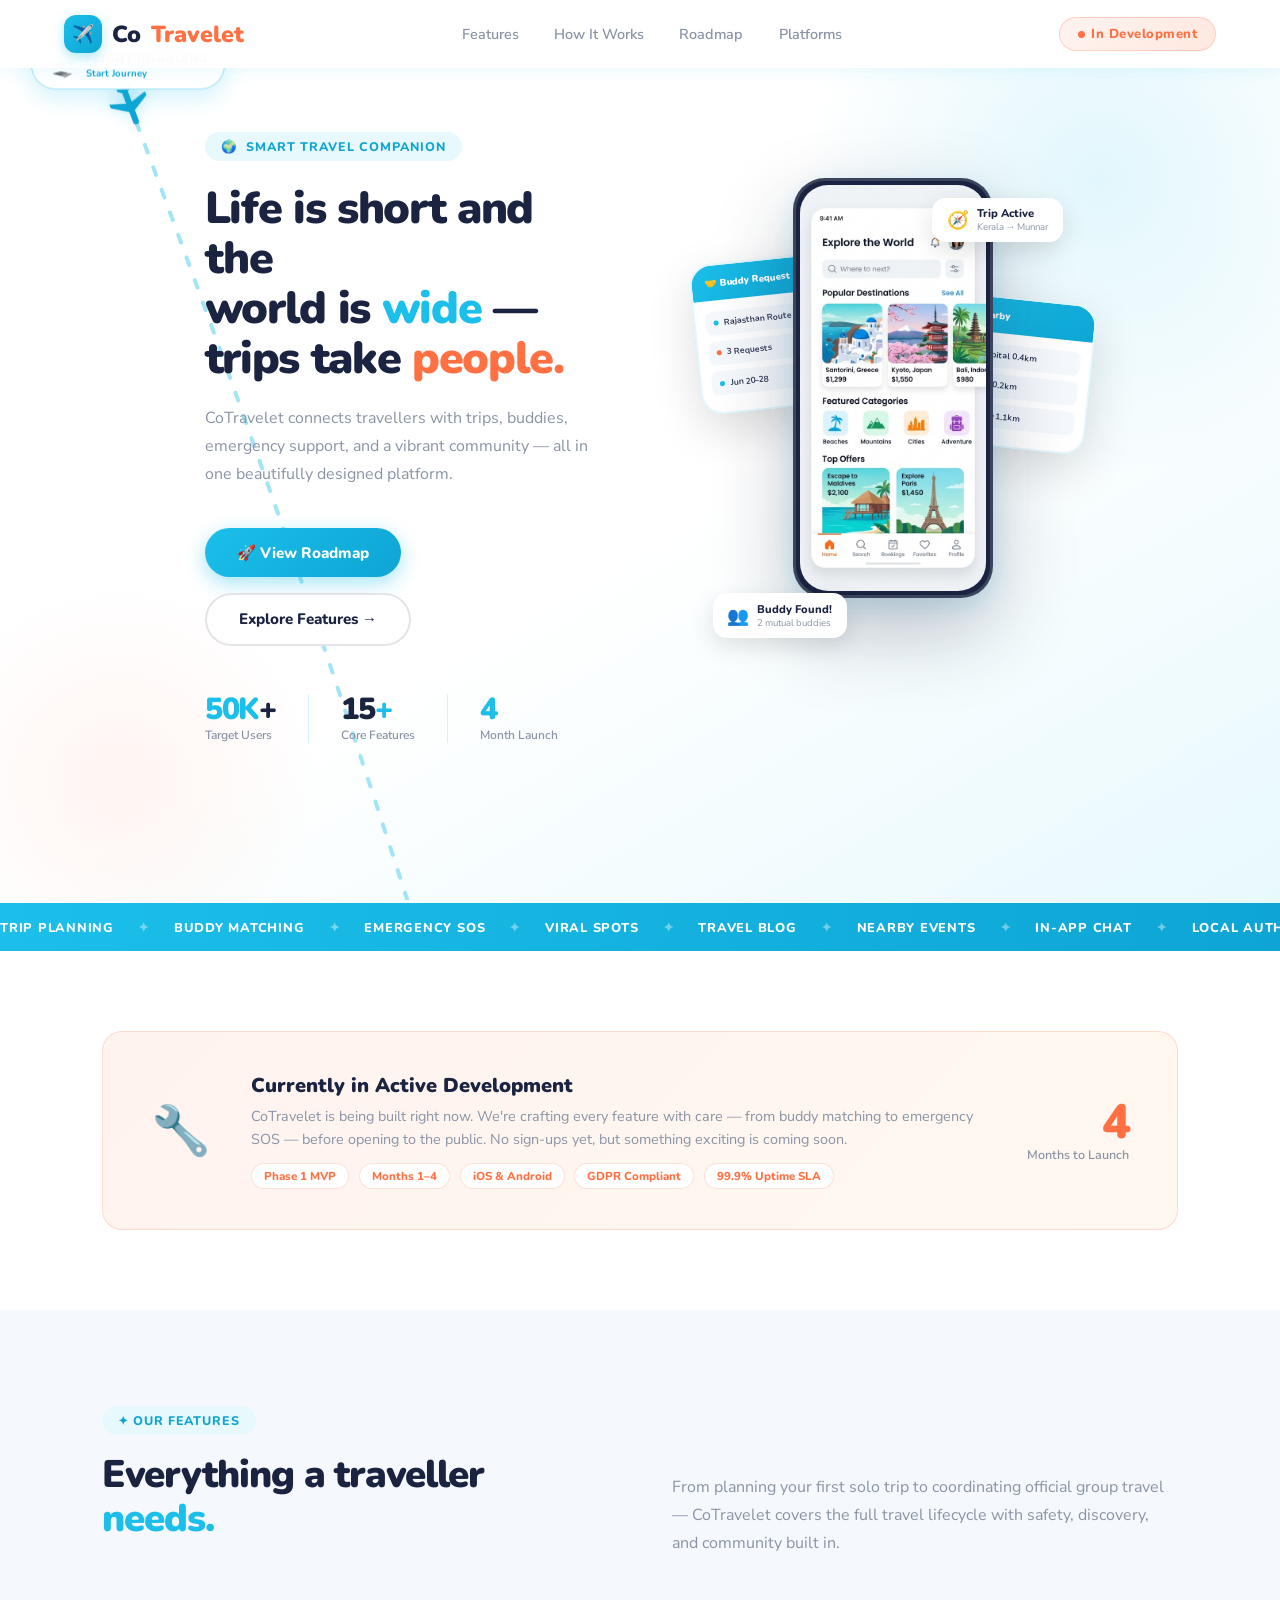
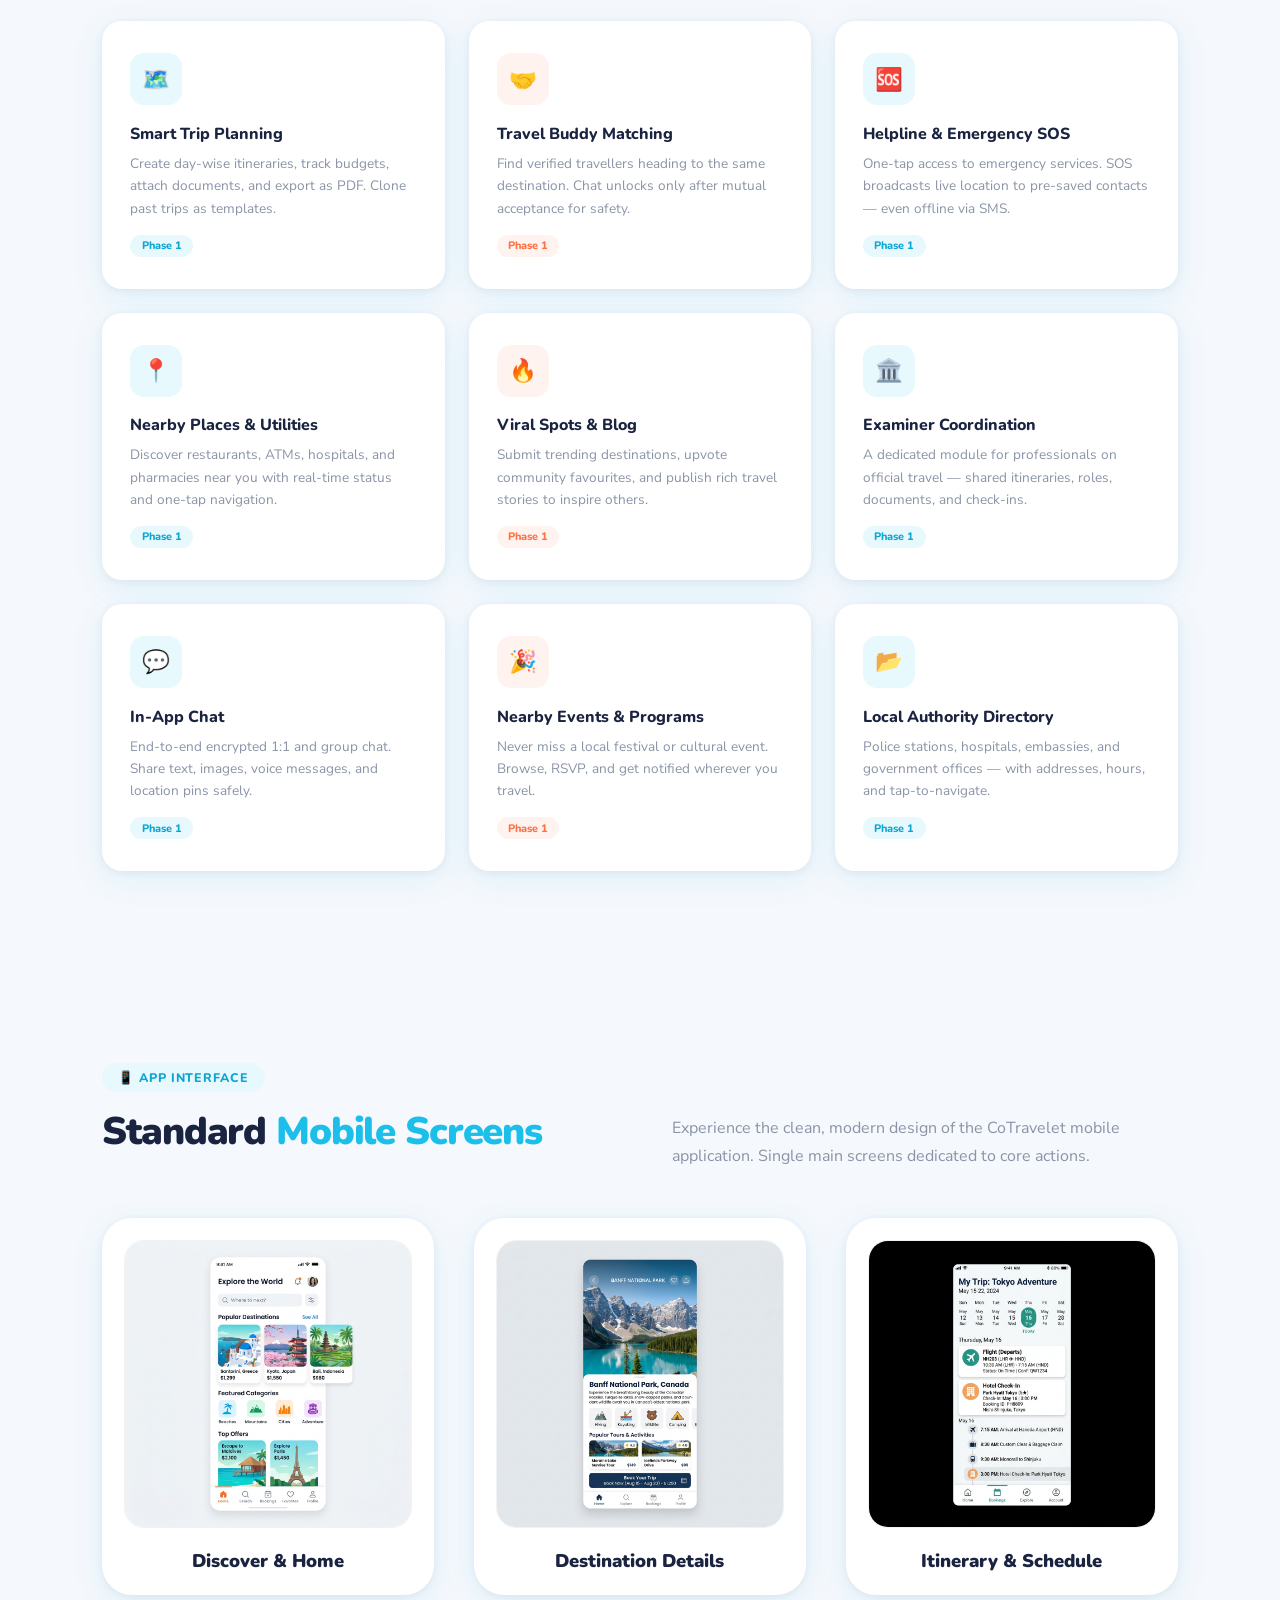
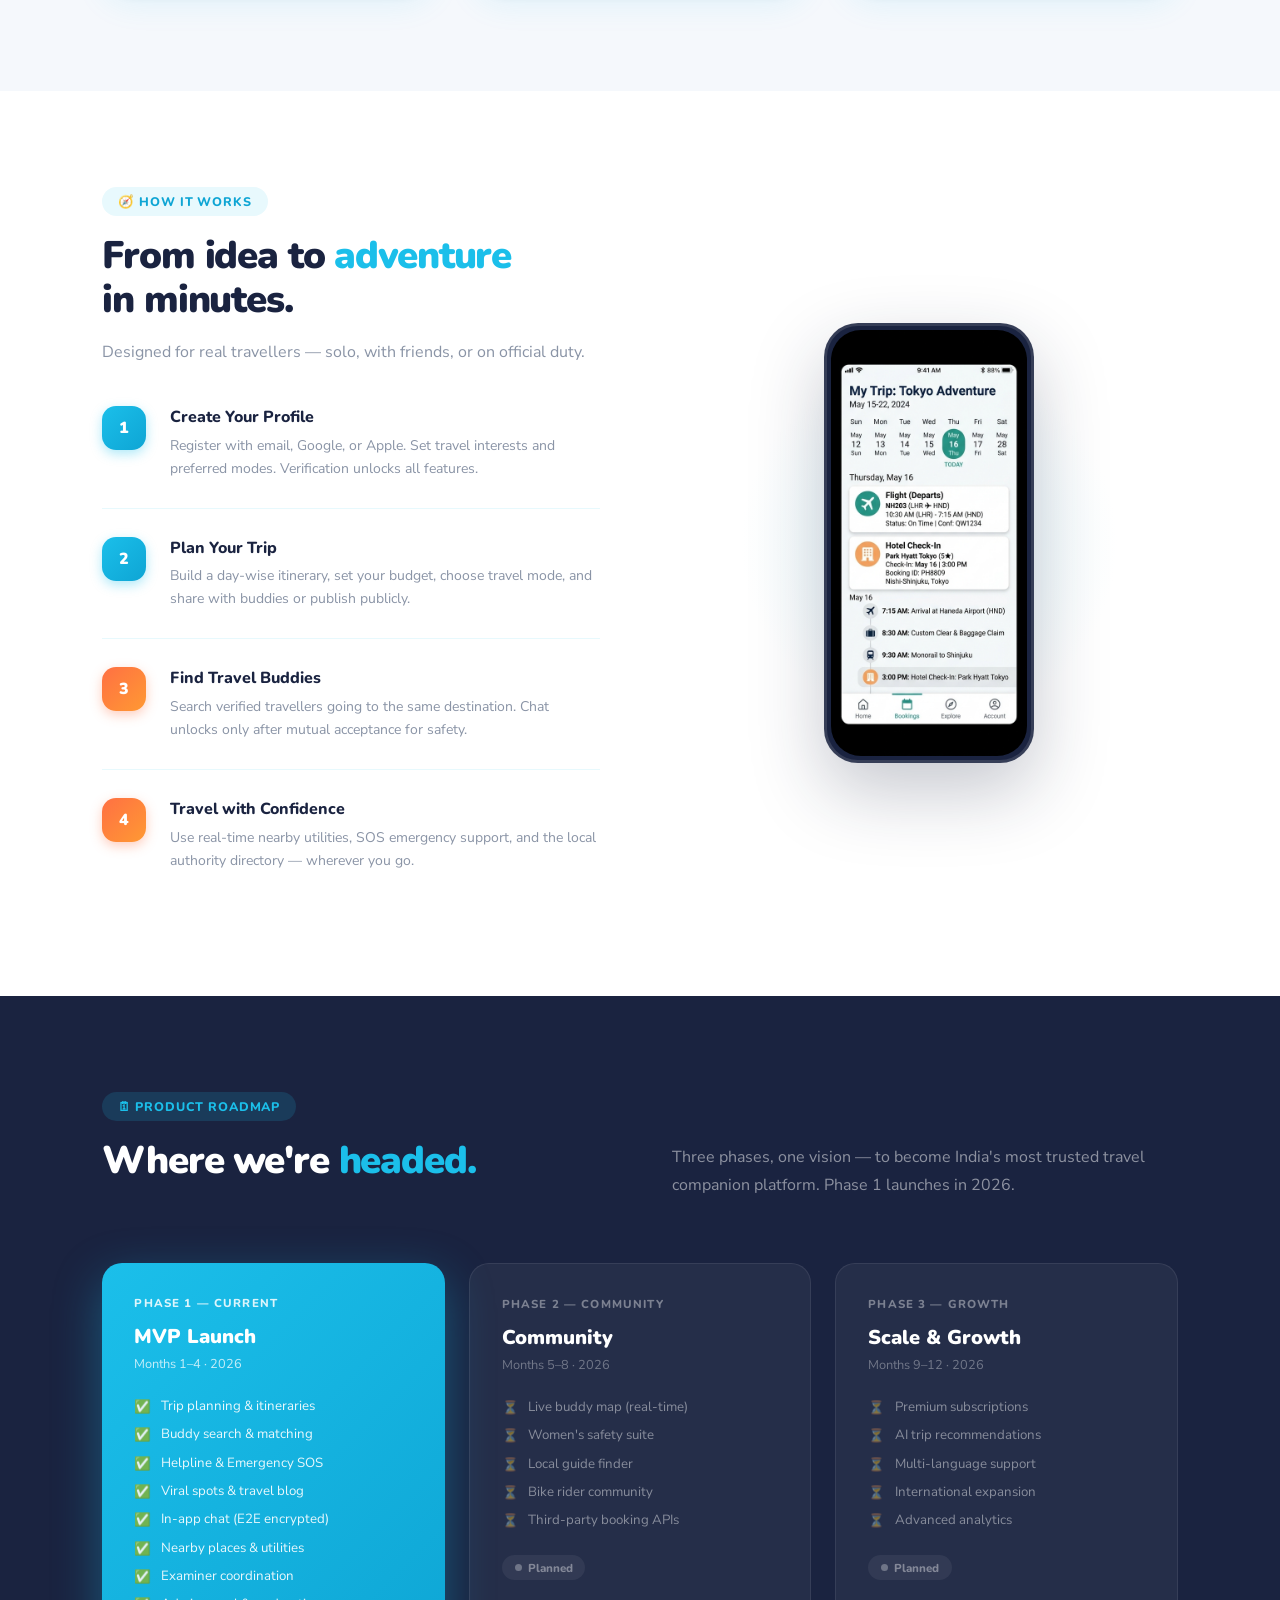
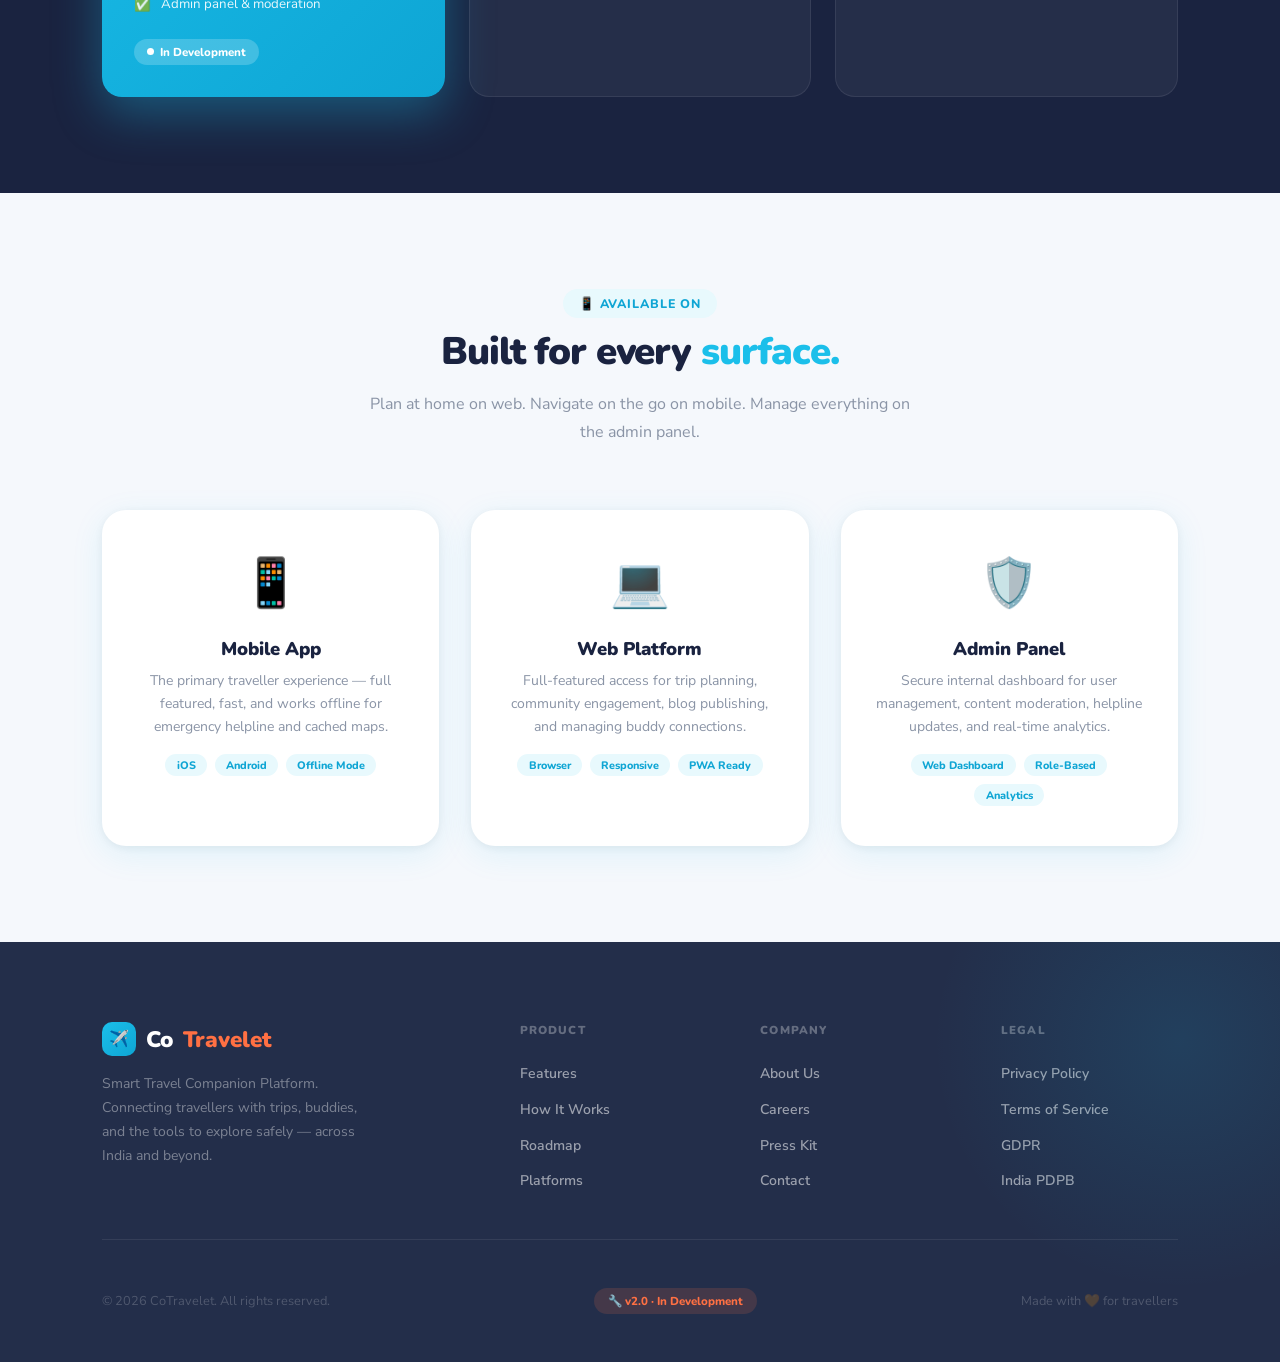
==== index.html @ 722bc33d "Enhance flight scroll animation with zigzag path, SVG plane, and destination markers" ====
<!DOCTYPE html>
<html lang="en">
<head>
<meta charset="UTF-8" />
<meta name="viewport" content="width=device-width, initial-scale=1.0" />
<title>CoTravelet — Smart Travel Companion</title>
<link href="https://fonts.googleapis.com/css2?family=Nunito:wght@400;600;700;800;900&family=Nunito+Sans:wght@300;400;600&display=swap" rel="stylesheet" />
<style>
:root {
  --sky: #1BBFEA;
  --sky-dark: #0EA5D4;
  --sky-light: #E8F9FD;
  --orange: #FF7043;
  --orange-light: #FFF3EF;
  --navy: #1A2340;
  --navy2: #232E4A;
  --white: #ffffff;
  --gray-bg: #F5F8FC;
  --gray-text: #8A94A6;
  --text: #1A2340;
  --card-shadow: 0 8px 32px rgba(27,191,234,0.10), 0 2px 8px rgba(0,0,0,0.06);
}
*, *::before, *::after { box-sizing: border-box; margin: 0; padding: 0; }
html { scroll-behavior: smooth; }
body { font-family: 'Nunito Sans', sans-serif; background: var(--white); color: var(--text); overflow-x: hidden; }

nav {
  position: fixed; top: 0; left: 0; right: 0; z-index: 200;
  display: flex; align-items: center; justify-content: space-between;
  padding: 0 5vw; height: 68px;
  background: rgba(255,255,255,0.95);
  backdrop-filter: blur(16px);
  box-shadow: 0 2px 16px rgba(27,191,234,0.10);
}
.nav-logo { display: flex; align-items: center; gap: 10px; font-family: 'Nunito', sans-serif; font-size: 1.45rem; font-weight: 900; color: var(--navy); text-decoration: none; }
.nav-logo .logo-icon { width: 38px; height: 38px; border-radius: 12px; background: linear-gradient(135deg, var(--sky) 0%, var(--sky-dark) 100%); display: flex; align-items: center; justify-content: center; font-size: 1.1rem; box-shadow: 0 4px 12px rgba(27,191,234,0.35); }
.nav-logo .accent { color: var(--orange); }
.nav-links { display: flex; align-items: center; gap: 2.2rem; list-style: none; }
.nav-links a { font-size: 0.9rem; font-weight: 600; color: var(--gray-text); text-decoration: none; transition: color 0.2s; }
.nav-links a:hover { color: var(--sky); }
.nav-badge { background: linear-gradient(135deg, #FFF3EF, #FFE8E0); color: var(--orange); border: 1.5px solid rgba(255,112,67,0.25); padding: 0.45rem 1.1rem; border-radius: 50px; font-family: 'Nunito', sans-serif; font-size: 0.82rem; font-weight: 800; letter-spacing: 0.04em; display: flex; align-items: center; gap: 6px; }
.nav-badge .dot { width: 7px; height: 7px; border-radius: 50%; background: var(--orange); animation: pulse 2s infinite; }
@keyframes pulse { 0%,100%{opacity:1;transform:scale(1);} 50%{opacity:0.5;transform:scale(0.7);} }

.hero { min-height: 100vh; padding-top: 68px; display: grid; grid-template-columns: 1fr 1fr; align-items: center; position: relative; overflow: hidden; background: linear-gradient(150deg, var(--white) 55%, var(--sky-light) 100%); }
.hero-blob { position: absolute; top: -120px; right: -120px; width: 600px; height: 600px; border-radius: 50%; background: radial-gradient(circle, rgba(27,191,234,0.13) 0%, transparent 70%); pointer-events: none; }
.hero-blob2 { position: absolute; bottom: -80px; left: -80px; width: 400px; height: 400px; border-radius: 50%; background: radial-gradient(circle, rgba(255,112,67,0.07) 0%, transparent 70%); pointer-events: none; }
.hero-left { padding: 4rem 3rem 4rem 8vw; position: relative; z-index: 2; }
.hero-tag { display: inline-flex; align-items: center; gap: 8px; background: var(--sky-light); color: var(--sky-dark); border-radius: 50px; padding: 0.38rem 1rem; font-family: 'Nunito', sans-serif; font-size: 0.78rem; font-weight: 800; letter-spacing: 0.08em; text-transform: uppercase; margin-bottom: 1.4rem; }
.hero-title { font-family: 'Nunito', sans-serif; font-size: clamp(2.2rem, 3.5vw, 3.8rem); font-weight: 900; line-height: 1.12; color: var(--navy); letter-spacing: -0.03em; margin-bottom: 1.25rem; }
.hero-title .sky { color: var(--sky); }
.hero-title .orange { color: var(--orange); }
.hero-sub { font-size: 1rem; line-height: 1.75; color: var(--gray-text); max-width: 440px; margin-bottom: 2.5rem; font-weight: 400; }
.hero-actions { display: flex; gap: 1rem; flex-wrap: wrap; margin-bottom: 3rem; }
.btn-sky { background: linear-gradient(135deg, var(--sky) 0%, var(--sky-dark) 100%); color: white; border: none; padding: 0.9rem 2rem; border-radius: 50px; font-family: 'Nunito', sans-serif; font-size: 0.95rem; font-weight: 800; cursor: pointer; box-shadow: 0 6px 20px rgba(27,191,234,0.4); text-decoration: none; display: inline-flex; align-items: center; gap: 8px; transition: transform 0.2s, box-shadow 0.2s; }
.btn-sky:hover { transform: translateY(-2px); box-shadow: 0 10px 28px rgba(27,191,234,0.5); }
.btn-ghost { background: white; color: var(--navy); border: 2px solid rgba(26,35,64,0.12); padding: 0.9rem 2rem; border-radius: 50px; font-family: 'Nunito', sans-serif; font-size: 0.95rem; font-weight: 800; cursor: pointer; text-decoration: none; display: inline-flex; align-items: center; gap: 8px; transition: border-color 0.2s, transform 0.2s; }
.btn-ghost:hover { border-color: var(--sky); color: var(--sky); transform: translateY(-2px); }
.hero-stats { display: flex; gap: 2rem; }
.stat { display: flex; flex-direction: column; padding-right: 2rem; border-right: 1px solid rgba(27,191,234,0.18); }
.stat:last-child { border-right: none; }
.stat-num { font-family: 'Nunito', sans-serif; font-size: 1.9rem; font-weight: 900; color: var(--navy); letter-spacing: -0.04em; line-height: 1; }
.stat-num .sky { color: var(--sky); }
.stat-label { font-size: 0.75rem; color: var(--gray-text); font-weight: 600; margin-top: 3px; }

.hero-right { position: relative; display: flex; align-items: center; justify-content: center; padding: 4rem 5vw 4rem 2rem; z-index: 2; }
.phones-wrap { position: relative; width: 320px; height: 520px; }
.phone-main { position: absolute; left: 50%; top: 0; transform: translateX(-50%); width: 200px; background: var(--navy); border-radius: 32px; overflow: hidden; box-shadow: 0 32px 80px rgba(26,35,64,0.28), 0 8px 24px rgba(27,191,234,0.15); border: 3px solid rgba(255,255,255,0.15); z-index: 2; }
.phone-screen-top { background: linear-gradient(160deg, var(--sky) 0%, #0EA5D4 100%); padding: 1.5rem 1rem 2rem; text-align: center; position: relative; }
.phone-app-name { font-family: 'Nunito', sans-serif; font-size: 0.65rem; font-weight: 900; color: rgba(255,255,255,0.9); letter-spacing: 0.12em; text-transform: uppercase; margin-bottom: 1rem; }
.phone-globe { width: 60px; height: 60px; margin: 0 auto 0.75rem; background: rgba(255,255,255,0.2); border-radius: 50%; display: flex; align-items: center; justify-content: center; font-size: 1.6rem; }
.phone-tagline { font-family: 'Nunito', sans-serif; font-size: 0.7rem; font-weight: 800; color: white; line-height: 1.4; }
.phone-screen-body { background: var(--gray-bg); padding: 1rem 0.75rem; }
.phone-dest-label { font-size: 0.55rem; text-transform: uppercase; letter-spacing: 0.1em; color: var(--gray-text); font-weight: 700; margin-bottom: 0.5rem; }
.phone-card { background: white; border-radius: 10px; padding: 0.6rem; margin-bottom: 0.5rem; display: flex; gap: 0.5rem; align-items: center; box-shadow: 0 2px 8px rgba(0,0,0,0.06); }
.phone-card-img { width: 36px; height: 36px; border-radius: 7px; flex-shrink: 0; display:flex;align-items:center;justify-content:center;font-size:1.1rem; }
.phone-card-sky { background: linear-gradient(135deg, #1BBFEA33, #0EA5D433); }
.phone-card-orange { background: linear-gradient(135deg, #FF704333, #FF993333); }
.phone-card-purple { background: linear-gradient(135deg, #A78BFA33, #7C3AED33); }
.phone-card-inner { flex: 1; }
.phone-card-title { font-family: 'Nunito', sans-serif; font-size: 0.6rem; font-weight: 800; color: var(--navy); }
.phone-card-sub { font-size: 0.52rem; color: var(--gray-text); margin-top: 1px; }
.phone-card-badge { background: var(--sky-light); color: var(--sky-dark); border-radius: 50px; padding: 2px 7px; font-size: 0.48rem; font-weight: 800; }
.phone-sos { background: linear-gradient(135deg, #FF7043, #FF9933); border-radius: 8px; padding: 0.5rem; text-align: center; margin-top: 0.5rem; font-family: 'Nunito', sans-serif; font-size: 0.6rem; font-weight: 900; color: white; letter-spacing: 0.08em; }
.phone-side { position: absolute; width: 148px; background: white; border-radius: 22px; overflow: hidden; box-shadow: 0 16px 48px rgba(0,0,0,0.14); border: 2px solid rgba(27,191,234,0.12); }
.phone-side-left { top: 80px; left: -38px; z-index: 1; transform: rotate(-6deg); }
.phone-side-right { top: 120px; right: -38px; z-index: 1; transform: rotate(6deg); }
.phone-side-head { background: linear-gradient(135deg, var(--sky) 0%, var(--sky-dark) 100%); padding: 0.7rem 0.8rem; }
.phone-side-head-text { font-family: 'Nunito', sans-serif; font-size: 0.6rem; font-weight: 900; color: white; }
.phone-side-inner { padding: 0.65rem; }
.phone-side-row { background: var(--gray-bg); border-radius: 7px; padding: 0.4rem 0.5rem; margin-bottom: 0.4rem; font-size: 0.52rem; color: var(--navy); font-weight: 600; display: flex; align-items: center; gap: 5px; }
.phone-side-dot { width: 5px; height: 5px; border-radius: 50%; background: var(--sky); flex-shrink: 0; }
.phone-side-dot.orange { background: var(--orange); }
.float-badge { position: absolute; background: white; border-radius: 14px; padding: 0.6rem 0.9rem; box-shadow: 0 8px 24px rgba(0,0,0,0.12); display: flex; align-items: center; gap: 8px; z-index: 3; animation: floatBadge 4s ease-in-out infinite; }
.float-badge-1 { top: 20px; right: -10px; animation-delay: 0s; }
.float-badge-2 { bottom: 60px; left: -20px; animation-delay: -2s; }
@keyframes floatBadge { 0%,100%{transform:translateY(0);} 50%{transform:translateY(-8px);} }
.fb-icon { font-size: 1.1rem; }
.fb-text { font-family: 'Nunito', sans-serif; font-size: 0.7rem; font-weight: 800; color: var(--navy); line-height: 1.2; }
.fb-sub { font-size: 0.6rem; color: var(--gray-text); font-weight: 400; }

.ticker-wrap { background: linear-gradient(90deg, var(--sky) 0%, var(--sky-dark) 100%); overflow: hidden; padding: 0.8rem 0; white-space: nowrap; }
.ticker-track { display: inline-flex; animation: ticker 28s linear infinite; }
.ticker-item { display: inline-flex; align-items: center; gap: 1.5rem; padding-right: 3rem; font-family: 'Nunito', sans-serif; font-size: 0.8rem; font-weight: 800; color: white; letter-spacing: 0.06em; text-transform: uppercase; }
.ticker-sep { opacity: 0.4; }
@keyframes ticker { from{transform:translateX(0);} to{transform:translateX(-50%);} }

section { padding: 6rem 8vw; }
.tag-pill { display: inline-flex; align-items: center; gap: 7px; background: var(--sky-light); color: var(--sky-dark); border-radius: 50px; padding: 0.38rem 1rem; font-family: 'Nunito', sans-serif; font-size: 0.78rem; font-weight: 800; letter-spacing: 0.07em; text-transform: uppercase; margin-bottom: 1.1rem; }
.tag-pill.orange-pill { background: var(--orange-light); color: var(--orange); }
.sec-title { font-family: 'Nunito', sans-serif; font-size: clamp(1.9rem, 3vw, 2.8rem); font-weight: 900; color: var(--navy); letter-spacing: -0.03em; line-height: 1.15; margin-bottom: 1rem; }
.sec-title .sky { color: var(--sky); }
.sec-title .orange { color: var(--orange); }
.sec-body { font-size: 1rem; line-height: 1.75; color: var(--gray-text); max-width: 540px; }

#services { background: var(--gray-bg); }
.services-header { display: grid; grid-template-columns: 1fr 1fr; gap: 4rem; align-items: end; margin-bottom: 4rem; }
.services-grid { display: grid; grid-template-columns: repeat(3, 1fr); gap: 1.5rem; }
.svc-card { background: white; border-radius: 20px; padding: 2rem 1.75rem; box-shadow: var(--card-shadow); transition: transform 0.25s, box-shadow 0.25s; position: relative; overflow: hidden; cursor: default; }
.svc-card::before { content: ''; position: absolute; top: 0; left: 0; right: 0; height: 4px; background: linear-gradient(90deg, var(--sky) 0%, var(--sky-dark) 100%); opacity: 0; transition: opacity 0.25s; }
.svc-card:hover { transform: translateY(-6px); box-shadow: 0 20px 50px rgba(27,191,234,0.15); }
.svc-card:hover::before { opacity: 1; }
.svc-card:nth-child(3n-1)::before { background: linear-gradient(90deg, var(--orange), #FF9933); }
.svc-icon-wrap { width: 52px; height: 52px; border-radius: 14px; background: var(--sky-light); display: flex; align-items: center; justify-content: center; font-size: 1.4rem; margin-bottom: 1.1rem; }
.svc-card:nth-child(3n-1) .svc-icon-wrap { background: var(--orange-light); }
.svc-title { font-family: 'Nunito', sans-serif; font-size: 1rem; font-weight: 800; color: var(--navy); margin-bottom: 0.5rem; }
.svc-desc { font-size: 0.85rem; line-height: 1.65; color: var(--gray-text); }
.svc-badge { display: inline-block; margin-top: 0.9rem; background: var(--sky-light); color: var(--sky-dark); border-radius: 50px; padding: 0.22rem 0.7rem; font-family: 'Nunito', sans-serif; font-size: 0.68rem; font-weight: 800; }
.svc-card:nth-child(3n-1) .svc-badge { background: var(--orange-light); color: var(--orange); }

#how { background: var(--white); }
.how-grid { display: grid; grid-template-columns: 1fr 1fr; gap: 5rem; align-items: center; }
.steps { display: flex; flex-direction: column; }
.step-item { display: flex; gap: 1.5rem; padding: 1.75rem 0; border-bottom: 1px solid rgba(27,191,234,0.1); transition: padding-left 0.25s; }
.step-item:first-child { padding-top: 0; }
.step-item:last-child { border-bottom: none; }
.step-item:hover { padding-left: 8px; }
.step-num-wrap { width: 44px; height: 44px; border-radius: 14px; flex-shrink: 0; background: linear-gradient(135deg, var(--sky) 0%, var(--sky-dark) 100%); display: flex; align-items: center; justify-content: center; font-family: 'Nunito', sans-serif; font-size: 1rem; font-weight: 900; color: white; box-shadow: 0 4px 12px rgba(27,191,234,0.35); }
.step-num-wrap.orange { background: linear-gradient(135deg, var(--orange), #FF9933); box-shadow: 0 4px 12px rgba(255,112,67,0.35); }
.step-title { font-family: 'Nunito', sans-serif; font-size: 1rem; font-weight: 800; color: var(--navy); margin-bottom: 0.35rem; }
.step-body { font-size: 0.875rem; line-height: 1.65; color: var(--gray-text); }
.how-visual { position: relative; display: flex; align-items: center; justify-content: center; }
.how-bg-circle { width: 380px; height: 380px; border-radius: 50%; background: radial-gradient(circle, var(--sky-light) 0%, transparent 70%); position: absolute; }
.how-phone { width: 210px; background: var(--navy); border-radius: 34px; overflow: hidden; box-shadow: 0 28px 72px rgba(26,35,64,0.25); border: 3px solid rgba(255,255,255,0.12); position: relative; z-index: 1; }
.how-phone-head { background: linear-gradient(160deg, var(--sky) 0%, var(--sky-dark) 100%); padding: 1.25rem 1rem 2rem; text-align: center; }
.how-scene-illus { font-size: 2.5rem; filter: drop-shadow(0 4px 12px rgba(0,0,0,0.15)); }
.how-phone-title { font-family: 'Nunito', sans-serif; font-size: 0.65rem; font-weight: 900; color: white; margin-top: 0.5rem; }
.how-phone-subtitle { font-size: 0.55rem; color: rgba(255,255,255,0.7); margin-top: 2px; }
.how-phone-body { background: var(--gray-bg); padding: 0.9rem; }
.how-row { background: white; border-radius: 10px; padding: 0.55rem 0.7rem; margin-bottom: 0.45rem; display: flex; align-items: center; gap: 0.55rem; box-shadow: 0 1px 4px rgba(0,0,0,0.04); }
.how-row-dot { width: 8px; height: 8px; border-radius: 50%; background: var(--sky); flex-shrink: 0; }
.how-row-dot.orange { background: var(--orange); }
.how-row-dot.green { background: #22C55E; }
.how-row-text { font-size: 0.58rem; font-weight: 700; color: var(--navy); flex: 1; }
.how-row-tag { background: var(--sky-light); color: var(--sky-dark); border-radius: 50px; padding: 1px 6px; font-size: 0.48rem; font-weight: 800; }
.how-sos-bar { background: linear-gradient(90deg, #FF7043, #FF9933); padding: 0.55rem; border-radius: 8px; margin-top: 0.35rem; text-align: center; font-family: 'Nunito', sans-serif; font-size: 0.58rem; font-weight: 900; color: white; letter-spacing: 0.08em; }

#roadmap { background: var(--navy); }
#roadmap .tag-pill { background: rgba(27,191,234,0.15); color: var(--sky); }
#roadmap .sec-title { color: white; }
#roadmap .sec-body { color: rgba(255,255,255,0.5); }
.roadmap-header { display: grid; grid-template-columns: 1fr 1fr; gap: 4rem; margin-bottom: 4rem; align-items: end; }
.roadmap-grid { display: grid; grid-template-columns: repeat(3, 1fr); gap: 1.5rem; }
.phase-card { border-radius: 20px; padding: 2rem; position: relative; overflow: hidden; transition: transform 0.3s ease, box-shadow 0.3s ease; }
.phase-card:hover { transform: translateY(-6px); }
.phase-card.active { background: linear-gradient(135deg, var(--sky) 0%, var(--sky-dark) 100%); box-shadow: 0 16px 48px rgba(27,191,234,0.35); }
.phase-card.upcoming { background: rgba(255,255,255,0.05); border: 1.5px solid rgba(255,255,255,0.08); }
.phase-label { font-family: 'Nunito', sans-serif; font-size: 0.72rem; font-weight: 800; letter-spacing: 0.1em; text-transform: uppercase; margin-bottom: 0.75rem; }
.phase-card.active .phase-label { color: rgba(255,255,255,0.85); }
.phase-card.upcoming .phase-label { color: rgba(255,255,255,0.4); }
.phase-name { font-family: 'Nunito', sans-serif; font-size: 1.25rem; font-weight: 900; margin-bottom: 0.3rem; color: white; }
.phase-period { font-size: 0.8rem; margin-bottom: 1.5rem; }
.phase-card.active .phase-period { color: rgba(255,255,255,0.75); }
.phase-card.upcoming .phase-period { color: rgba(255,255,255,0.35); }
.phase-features { display: flex; flex-direction: column; gap: 0.55rem; }
.phase-feat { display: flex; align-items: flex-start; gap: 0.6rem; font-size: 0.83rem; line-height: 1.4; }
.phase-card.active .phase-feat { color: rgba(255,255,255,0.9); }
.phase-card.upcoming .phase-feat { color: rgba(255,255,255,0.45); }
.phase-feat-icon { flex-shrink: 0; margin-top: 1px; }
.phase-status { margin-top: 1.5rem; display: inline-flex; align-items: center; gap: 6px; background: rgba(255,255,255,0.2); border-radius: 50px; padding: 0.3rem 0.8rem; font-family: 'Nunito', sans-serif; font-size: 0.72rem; font-weight: 800; color: white; }
.phase-status-dot { width: 7px; height: 7px; border-radius: 50%; background: white; animation: pulse 2s infinite; }
.phase-card.upcoming .phase-status { background: rgba(255,255,255,0.06); color: rgba(255,255,255,0.4); }
.phase-card.upcoming .phase-status-dot { background: rgba(255,255,255,0.3); animation: none; }

.dev-banner { background: linear-gradient(135deg, var(--orange-light) 0%, #FFF8F0 100%); border: 1.5px solid rgba(255,112,67,0.2); border-radius: 20px; padding: 2.5rem 3rem; display: flex; align-items: center; gap: 2.5rem; margin: 0 8vw 5rem; }
.dev-banner-icon { font-size: 3rem; flex-shrink: 0; }
.dev-banner-title { font-family: 'Nunito', sans-serif; font-size: 1.25rem; font-weight: 900; color: var(--navy); margin-bottom: 0.4rem; }
.dev-banner-text { font-size: 0.9rem; color: var(--gray-text); line-height: 1.6; }
.dev-banner-pills { display: flex; gap: 0.6rem; margin-top: 0.75rem; flex-wrap: wrap; }
.dev-pill { background: white; border: 1.5px solid rgba(255,112,67,0.2); color: var(--orange); border-radius: 50px; padding: 0.25rem 0.75rem; font-family: 'Nunito', sans-serif; font-size: 0.72rem; font-weight: 800; }
.dev-banner-right { margin-left: auto; text-align: right; flex-shrink: 0; }
.dev-big-num { font-family: 'Nunito', sans-serif; font-size: 3rem; font-weight: 900; color: var(--orange); line-height: 1; letter-spacing: -0.05em; }
.dev-big-label { font-size: 0.78rem; color: var(--gray-text); font-weight: 600; }

#platforms { background: var(--gray-bg); }
.platforms-header { text-align: center; margin-bottom: 4rem; }
.platforms-header .sec-body { margin: 0 auto; }
.plat-grid { display: grid; grid-template-columns: repeat(3, 1fr); gap: 2rem; }
.plat-card { background: white; border-radius: 24px; padding: 2.5rem 2rem; text-align: center; box-shadow: var(--card-shadow); transition: transform 0.25s; }
.plat-card:hover { transform: translateY(-5px); }
.plat-icon { font-size: 3rem; margin-bottom: 1.25rem; }
.plat-title { font-family: 'Nunito', sans-serif; font-size: 1.15rem; font-weight: 900; color: var(--navy); margin-bottom: 0.5rem; }
.plat-desc { font-size: 0.875rem; color: var(--gray-text); line-height: 1.65; }
.plat-tags { display: flex; gap: 0.5rem; justify-content: center; flex-wrap: wrap; margin-top: 1rem; }
.plat-tag { background: var(--sky-light); color: var(--sky-dark); border-radius: 50px; padding: 0.22rem 0.7rem; font-family: 'Nunito', sans-serif; font-size: 0.68rem; font-weight: 800; }

footer { background: var(--navy2); color: white; padding: 5rem 8vw 3rem; position: relative; overflow: hidden; }
footer::before { content: ''; position: absolute; top: -150px; right: -150px; width: 500px; height: 500px; background: radial-gradient(circle, rgba(27,191,234,0.12) 0%, transparent 70%); border-radius: 50%; pointer-events: none; }
.footer-top { display: grid; grid-template-columns: 2fr 1fr 1fr 1fr; gap: 4rem; margin-bottom: 3rem; padding-bottom: 3rem; border-bottom: 1px solid rgba(255,255,255,0.08); }
.footer-logo { font-family: 'Nunito', sans-serif; font-size: 1.4rem; font-weight: 900; color: white; margin-bottom: 0.9rem; display: flex; align-items: center; gap: 10px; transition: transform 0.3s; }
.footer-logo:hover { transform: scale(1.02); }
.footer-logo .logo-icon { width: 34px; height: 34px; border-radius: 10px; background: linear-gradient(135deg, var(--sky), var(--sky-dark)); display: flex; align-items: center; justify-content: center; font-size: 1rem; }
.footer-logo .accent { color: var(--orange); }
.footer-desc { font-size: 0.875rem; color: rgba(255,255,255,0.4); line-height: 1.7; max-width: 280px; margin-top: 1rem; }
.footer-col-title { font-family: 'Nunito', sans-serif; font-size: 0.72rem; font-weight: 900; text-transform: uppercase; letter-spacing: 0.1em; color: rgba(255,255,255,0.3); margin-bottom: 1.5rem; }
.footer-links { list-style: none; display: flex; flex-direction: column; gap: 0.85rem; }
.footer-links a { font-size: 0.875rem; color: rgba(255,255,255,0.55); text-decoration: none; transition: all 0.25s ease; font-weight: 600; display: inline-block; }
.footer-links a:hover { color: var(--sky); transform: translateX(6px); }
.footer-bottom { display: flex; justify-content: space-between; align-items: center; font-size: 0.8rem; color: rgba(255,255,255,0.2); }
.footer-dev-badge { display: inline-flex; align-items: center; gap: 6px; background: rgba(255,112,67,0.15); color: var(--orange); border-radius: 50px; padding: 0.3rem 0.9rem; font-family: 'Nunito', sans-serif; font-size: 0.72rem; font-weight: 800; }

.reveal { opacity: 0; transform: translateY(22px); transition: opacity 0.65s ease, transform 0.65s ease; }
.reveal.visible { opacity: 1; transform: none; }
.reveal-d1 { transition-delay: 0.1s; }
.reveal-d2 { transition-delay: 0.2s; }
.reveal-d3 { transition-delay: 0.3s; }

@media (max-width: 900px) {
  nav { padding: 0 1.25rem; }
  .nav-links { display: none; }
  section { padding: 4rem 1.25rem; }
  .hero { grid-template-columns: 1fr; }
  .hero-left { padding: 5rem 1.25rem 2rem; }
  .hero-right { padding: 2rem 1.25rem 3rem; }
  .phones-wrap { width: 240px; height: 400px; }
  .phone-main { width: 160px; }
  .phone-side { width: 115px; }
  .services-header, .how-grid, .roadmap-header { grid-template-columns: 1fr; gap: 2rem; }
  .services-grid, .roadmap-grid, .plat-grid { grid-template-columns: 1fr; }
  .footer-top { grid-template-columns: 1fr 1fr; gap: 2rem; }
  .dev-banner { flex-direction: column; margin: 0 1.25rem 3rem; padding: 1.5rem; }
  .dev-banner-right { margin-left: 0; text-align: left; }
}

/* Traveling Animations added */
.bg-animations {
  position: absolute;
  top: 0;
  left: 0;
  width: 100%;
  height: 100vh;
  overflow: hidden;
  z-index: 1;
  pointer-events: none;
}

/* Elevate content above flight route */
.hero-left, .hero-right, 
.services-header, .services-grid, 
.how-grid, .how-visual, .showcase-grid, 
.roadmap-header, .roadmap-grid, .dev-banner,
.platforms-header, .plat-grid, .ticker-wrap, footer {
  position: relative;
  z-index: 10;
}

/* Scroll-linked Flight Route */
.flight-route-svg {
  position: absolute;
  top: 0;
  left: 0;
  width: 100%;
  height: 100%;
  z-index: 1;
  pointer-events: none;
}
.scroll-airplane {
  position: absolute;
  top: -24px;
  left: -24px;
  z-index: 5;
  pointer-events: none;
  will-change: transform;
}
.path-label {
  position: absolute;
  z-index: 5;
  display: flex;
  align-items: center;
  gap: 10px;
  background: rgba(255,255,255,0.95);
  backdrop-filter: blur(8px);
  padding: 8px 16px;
  border-radius: 50px;
  box-shadow: 0 8px 24px rgba(27,191,234,0.2);
  border: 1px solid rgba(27,191,234,0.4);
  pointer-events: none;
  transform: translate(-50%, -50%);
  opacity: 0;
  transition: opacity 0.5s;
}
.path-label.visible { opacity: 1; }
.path-label-icon { font-size: 1.4rem; }
.path-label-text { font-family: 'Nunito', sans-serif; font-size: 0.75rem; font-weight: 800; color: var(--navy); line-height: 1.2; text-transform: uppercase; letter-spacing: 0.05em; }
.path-label-text span { font-size: 0.6rem; color: var(--sky-dark); font-weight: 700; display: block; margin-top: 2px; letter-spacing: 0; text-transform: none; }



/* Screens Showcase Section */
#showcase { background: var(--gray-bg); }
.showcase-grid { display: grid; grid-template-columns: repeat(3, 1fr); gap: 2.5rem; margin-top: 3rem; }
.screen-wrapper { background: white; padding: 1.25rem; border-radius: 30px; box-shadow: var(--card-shadow); transition: all 0.4s cubic-bezier(0.175, 0.885, 0.32, 1.275); cursor: pointer; border: 2px solid transparent; }
.screen-wrapper:hover { transform: translateY(-12px) scale(1.02); box-shadow: 0 24px 60px rgba(27,191,234,0.25); border-color: rgba(27,191,234,0.15); }
.screen-wrapper img { width: 100%; border-radius: 20px; display: block; border: 1px solid rgba(0,0,0,0.05); }
.screen-title { text-align: center; font-family: 'Nunito', sans-serif; font-size: 1.15rem; font-weight: 900; color: var(--navy); margin-top: 1.25rem; transition: color 0.3s; }
.screen-wrapper:hover .screen-title { color: var(--sky); }
</style>
</head>
<body>
<div class="bg-animations">
</div>

<!-- Scroll Flight Route -->
<svg id="flight-route-svg" class="flight-route-svg">
  <path id="flight-path" fill="none" stroke="rgba(27,191,234,0.4)" stroke-width="4" stroke-dasharray="8, 16" stroke-linecap="round" />
</svg>
<div id="scroll-airplane" class="scroll-airplane">
  <svg width="48" height="48" viewBox="0 0 24 24" fill="var(--sky-dark)" style="filter: drop-shadow(0 4px 8px rgba(27,191,234,0.4));">
    <path d="M21,16V14L13,9V3.5A1.5,1.5 0 0,0 11.5,2A1.5,1.5 0 0,0 10,3.5V9L2,14V16L10,13.5V19L8,20.5V22L11.5,21L15,22V20.5L13,19V13.5L21,16Z" />
  </svg>
</div>

<div id="label-start" class="path-label">
  <div class="path-label-icon">🛫</div>
  <div class="path-label-text">Flight Boarding<br/><span>Start Journey</span></div>
</div>
<div id="label-mid1" class="path-label">
  <div class="path-label-icon">📍</div>
  <div class="path-label-text">Transit Point 1<br/><span>Discover Features</span></div>
</div>
<div id="label-mid2" class="path-label">
  <div class="path-label-icon">📍</div>
  <div class="path-label-text">Transit Point 2<br/><span>View Roadmap</span></div>
</div>
<div id="label-end" class="path-label">
  <div class="path-label-icon">🛬</div>
  <div class="path-label-text">Destination Reached<br/><span>Ready to Launch</span></div>
</div>

<nav>
  <a href="#" class="nav-logo">
    <div class="logo-icon">✈️</div>
    Co<span class="accent">Travelet</span>
  </a>
  <ul class="nav-links">
    <li><a href="#services">Features</a></li>
    <li><a href="#how">How It Works</a></li>
    <li><a href="#roadmap">Roadmap</a></li>
    <li><a href="#platforms">Platforms</a></li>
  </ul>
  <div class="nav-badge">
    <span class="dot"></span> In Development
  </div>
</nav>

<section class="hero" id="home">
  <div class="hero-blob"></div>
  <div class="hero-blob2"></div>
  <div class="hero-left">
    <div class="hero-tag"><span>🌍</span> Smart Travel Companion</div>
    <h1 class="hero-title">
      Life is short and the<br/>
      world is <span class="sky">wide</span> —<br/>
      trips take <span class="orange">people.</span>
    </h1>
    <p class="hero-sub">CoTravelet connects travellers with trips, buddies, emergency support, and a vibrant community — all in one beautifully designed platform.</p>
    <div class="hero-actions">
      <a href="#roadmap" class="btn-sky">🚀 View Roadmap</a>
      <a href="#services" class="btn-ghost">Explore Features →</a>
    </div>
    <div class="hero-stats">
      <div class="stat">
        <div class="stat-num"><span class="sky">50K</span>+</div>
        <div class="stat-label">Target Users</div>
      </div>
      <div class="stat">
        <div class="stat-num">15<span class="sky">+</span></div>
        <div class="stat-label">Core Features</div>
      </div>
      <div class="stat">
        <div class="stat-num"><span class="sky">4</span></div>
        <div class="stat-label">Month Launch</div>
      </div>
    </div>
  </div>
  <div class="hero-right">
    <div class="phones-wrap">
      <div class="phone-side phone-side-left">
        <div class="phone-side-head"><div class="phone-side-head-text">🤝 Buddy Request</div></div>
        <div class="phone-side-inner">
          <div class="phone-side-row"><span class="phone-side-dot"></span>Rajasthan Route</div>
          <div class="phone-side-row"><span class="phone-side-dot orange"></span>3 Requests</div>
          <div class="phone-side-row"><span class="phone-side-dot"></span>Jun 20–28</div>
        </div>
      </div>
      <div class="phone-main" style="height: 420px; padding: 4px;">
        <img src="assets/app_home.png" alt="App Home Screen" style="width: 100%; height: 100%; border-radius: 28px; object-fit: cover;" />
      </div>
      <div class="phone-side phone-side-right">
        <div class="phone-side-head"><div class="phone-side-head-text">📍 Nearby</div></div>
        <div class="phone-side-inner">
          <div class="phone-side-row"><span class="phone-side-dot"></span>Hospital 0.4km</div>
          <div class="phone-side-row"><span class="phone-side-dot orange"></span>ATM 0.2km</div>
          <div class="phone-side-row"><span class="phone-side-dot"></span>Police 1.1km</div>
        </div>
      </div>
      <div class="float-badge float-badge-1">
        <div class="fb-icon">🧭</div>
        <div class="fb-text">Trip Active<div class="fb-sub">Kerala → Munnar</div></div>
      </div>
      <div class="float-badge float-badge-2">
        <div class="fb-icon">👥</div>
        <div class="fb-text">Buddy Found!<div class="fb-sub">2 mutual buddies</div></div>
      </div>
    </div>
  </div>
</section>

<div class="ticker-wrap">
  <div class="ticker-track">
    <span class="ticker-item">Trip Planning <span class="ticker-sep">✦</span> Buddy Matching <span class="ticker-sep">✦</span> Emergency SOS <span class="ticker-sep">✦</span> Viral Spots <span class="ticker-sep">✦</span> Travel Blog <span class="ticker-sep">✦</span> Nearby Events <span class="ticker-sep">✦</span> In-App Chat <span class="ticker-sep">✦</span> Local Authority <span class="ticker-sep">✦</span></span>
    <span class="ticker-item">Trip Planning <span class="ticker-sep">✦</span> Buddy Matching <span class="ticker-sep">✦</span> Emergency SOS <span class="ticker-sep">✦</span> Viral Spots <span class="ticker-sep">✦</span> Travel Blog <span class="ticker-sep">✦</span> Nearby Events <span class="ticker-sep">✦</span> In-App Chat <span class="ticker-sep">✦</span> Local Authority <span class="ticker-sep">✦</span></span>
  </div>
</div>

<div class="dev-banner reveal" style="margin-top:5rem;">
  <div class="dev-banner-icon">🔧</div>
  <div>
    <div class="dev-banner-title">Currently in Active Development</div>
    <div class="dev-banner-text">CoTravelet is being built right now. We're crafting every feature with care — from buddy matching to emergency SOS — before opening to the public. No sign-ups yet, but something exciting is coming soon.</div>
    <div class="dev-banner-pills">
      <span class="dev-pill">Phase 1 MVP</span>
      <span class="dev-pill">Months 1–4</span>
      <span class="dev-pill">iOS & Android</span>
      <span class="dev-pill">GDPR Compliant</span>
      <span class="dev-pill">99.9% Uptime SLA</span>
    </div>
  </div>
  <div class="dev-banner-right">
    <div class="dev-big-num">4</div>
    <div class="dev-big-label">Months to Launch</div>
  </div>
</div>

<section id="services">
  <div class="services-header">
    <div>
      <div class="tag-pill reveal">✦ Our Features</div>
      <h2 class="sec-title reveal reveal-d1">Everything a traveller<br/><span class="sky">needs.</span></h2>
    </div>
    <p class="sec-body reveal reveal-d2">From planning your first solo trip to coordinating official group travel — CoTravelet covers the full travel lifecycle with safety, discovery, and community built in.</p>
  </div>
  <div class="services-grid">
    <div class="svc-card reveal"><div class="svc-icon-wrap">🗺️</div><div class="svc-title">Smart Trip Planning</div><p class="svc-desc">Create day-wise itineraries, track budgets, attach documents, and export as PDF. Clone past trips as templates.</p><span class="svc-badge">Phase 1</span></div>
    <div class="svc-card reveal reveal-d1"><div class="svc-icon-wrap">🤝</div><div class="svc-title">Travel Buddy Matching</div><p class="svc-desc">Find verified travellers heading to the same destination. Chat unlocks only after mutual acceptance for safety.</p><span class="svc-badge">Phase 1</span></div>
    <div class="svc-card reveal reveal-d2"><div class="svc-icon-wrap">🆘</div><div class="svc-title">Helpline & Emergency SOS</div><p class="svc-desc">One-tap access to emergency services. SOS broadcasts live location to pre-saved contacts — even offline via SMS.</p><span class="svc-badge">Phase 1</span></div>
    <div class="svc-card reveal"><div class="svc-icon-wrap">📍</div><div class="svc-title">Nearby Places & Utilities</div><p class="svc-desc">Discover restaurants, ATMs, hospitals, and pharmacies near you with real-time status and one-tap navigation.</p><span class="svc-badge">Phase 1</span></div>
    <div class="svc-card reveal reveal-d1"><div class="svc-icon-wrap">🔥</div><div class="svc-title">Viral Spots & Blog</div><p class="svc-desc">Submit trending destinations, upvote community favourites, and publish rich travel stories to inspire others.</p><span class="svc-badge">Phase 1</span></div>
    <div class="svc-card reveal reveal-d2"><div class="svc-icon-wrap">🏛️</div><div class="svc-title">Examiner Coordination</div><p class="svc-desc">A dedicated module for professionals on official travel — shared itineraries, roles, documents, and check-ins.</p><span class="svc-badge">Phase 1</span></div>
    <div class="svc-card reveal"><div class="svc-icon-wrap">💬</div><div class="svc-title">In-App Chat</div><p class="svc-desc">End-to-end encrypted 1:1 and group chat. Share text, images, voice messages, and location pins safely.</p><span class="svc-badge">Phase 1</span></div>
    <div class="svc-card reveal reveal-d1"><div class="svc-icon-wrap">🎉</div><div class="svc-title">Nearby Events & Programs</div><p class="svc-desc">Never miss a local festival or cultural event. Browse, RSVP, and get notified wherever you travel.</p><span class="svc-badge">Phase 1</span></div>
    <div class="svc-card reveal reveal-d2"><div class="svc-icon-wrap">📂</div><div class="svc-title">Local Authority Directory</div><p class="svc-desc">Police stations, hospitals, embassies, and government offices — with addresses, hours, and tap-to-navigate.</p><span class="svc-badge">Phase 1</span></div>
  </div>
</section>

<section id="showcase">
  <div class="services-header" style="margin-bottom: 2rem;">
    <div>
      <div class="tag-pill reveal">📱 App Interface</div>
      <h2 class="sec-title reveal reveal-d1">Standard <span class="sky">Mobile Screens</span></h2>
    </div>
    <p class="sec-body reveal reveal-d2">Experience the clean, modern design of the CoTravelet mobile application. Single main screens dedicated to core actions.</p>
  </div>
  <div class="showcase-grid">
    <div class="screen-wrapper reveal">
      <img src="assets/app_home.png" alt="Home Screen" />
      <div class="screen-title">Discover & Home</div>
    </div>
    <div class="screen-wrapper reveal reveal-d1">
      <img src="assets/app_details.png" alt="Details Screen" />
      <div class="screen-title">Destination Details</div>
    </div>
    <div class="screen-wrapper reveal reveal-d2">
      <img src="assets/app_schedule.png" alt="Schedule Screen" />
      <div class="screen-title">Itinerary & Schedule</div>
    </div>
  </div>
</section>

<section id="how">
  <div class="how-grid">
    <div>
      <div class="tag-pill reveal">🧭 How It Works</div>
      <h2 class="sec-title reveal reveal-d1">From idea to <span class="sky">adventure</span><br/>in minutes.</h2>
      <p class="sec-body reveal reveal-d2" style="margin-bottom:2.5rem;">Designed for real travellers — solo, with friends, or on official duty.</p>
      <div class="steps">
        <div class="step-item reveal">
          <div class="step-num-wrap">1</div>
          <div><div class="step-title">Create Your Profile</div><p class="step-body">Register with email, Google, or Apple. Set travel interests and preferred modes. Verification unlocks all features.</p></div>
        </div>
        <div class="step-item reveal reveal-d1">
          <div class="step-num-wrap">2</div>
          <div><div class="step-title">Plan Your Trip</div><p class="step-body">Build a day-wise itinerary, set your budget, choose travel mode, and share with buddies or publish publicly.</p></div>
        </div>
        <div class="step-item reveal reveal-d2">
          <div class="step-num-wrap orange">3</div>
          <div><div class="step-title">Find Travel Buddies</div><p class="step-body">Search verified travellers going to the same destination. Chat unlocks only after mutual acceptance for safety.</p></div>
        </div>
        <div class="step-item reveal reveal-d3">
          <div class="step-num-wrap orange">4</div>
          <div><div class="step-title">Travel with Confidence</div><p class="step-body">Use real-time nearby utilities, SOS emergency support, and the local authority directory — wherever you go.</p></div>
        </div>
      </div>
    </div>
    <div class="how-visual reveal reveal-d1">
      <div class="how-bg-circle"></div>
      <div class="how-phone" style="height: 440px; padding: 4px;">
        <img src="assets/app_schedule.png" alt="App Schedule Screen" style="width: 100%; height: 100%; border-radius: 30px; object-fit: cover;" />
      </div>
    </div>
  </div>
</section>

<section id="roadmap">
  <div class="roadmap-header">
    <div>
      <div class="tag-pill reveal">🗓 Product Roadmap</div>
      <h2 class="sec-title reveal reveal-d1">Where we're <span class="sky">headed.</span></h2>
    </div>
    <p class="sec-body reveal reveal-d2">Three phases, one vision — to become India's most trusted travel companion platform. Phase 1 launches in 2026.</p>
  </div>
  <div class="roadmap-grid">
    <div class="phase-card active reveal">
      <div class="phase-label">Phase 1 — Current</div>
      <div class="phase-name">MVP Launch</div>
      <div class="phase-period">Months 1–4 · 2026</div>
      <div class="phase-features">
        <div class="phase-feat"><span class="phase-feat-icon">✅</span>Trip planning & itineraries</div>
        <div class="phase-feat"><span class="phase-feat-icon">✅</span>Buddy search & matching</div>
        <div class="phase-feat"><span class="phase-feat-icon">✅</span>Helpline & Emergency SOS</div>
        <div class="phase-feat"><span class="phase-feat-icon">✅</span>Viral spots & travel blog</div>
        <div class="phase-feat"><span class="phase-feat-icon">✅</span>In-app chat (E2E encrypted)</div>
        <div class="phase-feat"><span class="phase-feat-icon">✅</span>Nearby places & utilities</div>
        <div class="phase-feat"><span class="phase-feat-icon">✅</span>Examiner coordination</div>
        <div class="phase-feat"><span class="phase-feat-icon">✅</span>Admin panel & moderation</div>
      </div>
      <div class="phase-status"><span class="phase-status-dot"></span> In Development</div>
    </div>
    <div class="phase-card upcoming reveal reveal-d1">
      <div class="phase-label">Phase 2 — Community</div>
      <div class="phase-name">Community</div>
      <div class="phase-period">Months 5–8 · 2026</div>
      <div class="phase-features">
        <div class="phase-feat"><span class="phase-feat-icon">⏳</span>Live buddy map (real-time)</div>
        <div class="phase-feat"><span class="phase-feat-icon">⏳</span>Women's safety suite</div>
        <div class="phase-feat"><span class="phase-feat-icon">⏳</span>Local guide finder</div>
        <div class="phase-feat"><span class="phase-feat-icon">⏳</span>Bike rider community</div>
        <div class="phase-feat"><span class="phase-feat-icon">⏳</span>Third-party booking APIs</div>
      </div>
      <div class="phase-status"><span class="phase-status-dot"></span> Planned</div>
    </div>
    <div class="phase-card upcoming reveal reveal-d2">
      <div class="phase-label">Phase 3 — Growth</div>
      <div class="phase-name">Scale & Growth</div>
      <div class="phase-period">Months 9–12 · 2026</div>
      <div class="phase-features">
        <div class="phase-feat"><span class="phase-feat-icon">⏳</span>Premium subscriptions</div>
        <div class="phase-feat"><span class="phase-feat-icon">⏳</span>AI trip recommendations</div>
        <div class="phase-feat"><span class="phase-feat-icon">⏳</span>Multi-language support</div>
        <div class="phase-feat"><span class="phase-feat-icon">⏳</span>International expansion</div>
        <div class="phase-feat"><span class="phase-feat-icon">⏳</span>Advanced analytics</div>
      </div>
      <div class="phase-status"><span class="phase-status-dot"></span> Planned</div>
    </div>
  </div>
</section>

<section id="platforms">
  <div class="platforms-header">
    <div class="tag-pill reveal" style="margin:0 auto 0.75rem;">📱 Available On</div>
    <h2 class="sec-title reveal reveal-d1">Built for every <span class="sky">surface.</span></h2>
    <p class="sec-body reveal reveal-d2" style="margin:0.75rem auto 0;">Plan at home on web. Navigate on the go on mobile. Manage everything on the admin panel.</p>
  </div>
  <div class="plat-grid">
    <div class="plat-card reveal">
      <div class="plat-icon">📱</div>
      <div class="plat-title">Mobile App</div>
      <p class="plat-desc">The primary traveller experience — full featured, fast, and works offline for emergency helpline and cached maps.</p>
      <div class="plat-tags"><span class="plat-tag">iOS</span><span class="plat-tag">Android</span><span class="plat-tag">Offline Mode</span></div>
    </div>
    <div class="plat-card reveal reveal-d1">
      <div class="plat-icon">💻</div>
      <div class="plat-title">Web Platform</div>
      <p class="plat-desc">Full-featured access for trip planning, community engagement, blog publishing, and managing buddy connections.</p>
      <div class="plat-tags"><span class="plat-tag">Browser</span><span class="plat-tag">Responsive</span><span class="plat-tag">PWA Ready</span></div>
    </div>
    <div class="plat-card reveal reveal-d2">
      <div class="plat-icon">🛡️</div>
      <div class="plat-title">Admin Panel</div>
      <p class="plat-desc">Secure internal dashboard for user management, content moderation, helpline updates, and real-time analytics.</p>
      <div class="plat-tags"><span class="plat-tag">Web Dashboard</span><span class="plat-tag">Role-Based</span><span class="plat-tag">Analytics</span></div>
    </div>
  </div>
</section>

<footer>
  <div class="footer-top">
    <div>
      <div class="footer-logo"><div class="logo-icon">✈️</div>Co<span class="accent">Travelet</span></div>
      <p class="footer-desc">Smart Travel Companion Platform. Connecting travellers with trips, buddies, and the tools to explore safely — across India and beyond.</p>
    </div>
    <div>
      <div class="footer-col-title">Product</div>
      <ul class="footer-links">
        <li><a href="#services">Features</a></li>
        <li><a href="#how">How It Works</a></li>
        <li><a href="#roadmap">Roadmap</a></li>
        <li><a href="#platforms">Platforms</a></li>
      </ul>
    </div>
    <div>
      <div class="footer-col-title">Company</div>
      <ul class="footer-links">
        <li><a href="#">About Us</a></li>
        <li><a href="#">Careers</a></li>
        <li><a href="#">Press Kit</a></li>
        <li><a href="#">Contact</a></li>
      </ul>
    </div>
    <div>
      <div class="footer-col-title">Legal</div>
      <ul class="footer-links">
        <li><a href="#">Privacy Policy</a></li>
        <li><a href="#">Terms of Service</a></li>
        <li><a href="#">GDPR</a></li>
        <li><a href="#">India PDPB</a></li>
      </ul>
    </div>
  </div>
  <div class="footer-bottom">
    <span>© 2026 CoTravelet. All rights reserved.</span>
    <div class="footer-dev-badge">🔧 v2.0 · In Development</div>
    <span>Made with 🧡 for travellers</span>
  </div>
</footer>

<script>
  const reveals = document.querySelectorAll('.reveal');
  const obs = new IntersectionObserver((entries) => {
    entries.forEach(e => { if (e.isIntersecting) e.target.classList.add('visible'); });
  }, { threshold: 0.08 });
  reveals.forEach(el => obs.observe(el));

  // Scroll Flight Animation Logic
  const svgRoute = document.getElementById('flight-route-svg');
  const flightPath = document.getElementById('flight-path');
  const scrollAirplane = document.getElementById('scroll-airplane');

  function drawFlightPath() {
    const w = document.documentElement.scrollWidth;
    const h = document.documentElement.scrollHeight;
    
    // Zigzag bezier curve
    const d = `M ${w * 0.1}, 100 
               C ${w * 0.6}, ${h * 0.1}   ${w * 0.9}, ${h * 0.2}   ${w * 0.8}, ${h * 0.3}
               C ${w * 0.7}, ${h * 0.4}   ${w * 0.1}, ${h * 0.5}   ${w * 0.2}, ${h * 0.6}
               C ${w * 0.3}, ${h * 0.7}   ${w * 0.9}, ${h * 0.8}   ${w * 0.8}, ${h * 0.9}
               C ${w * 0.7}, ${h * 0.95}  ${w * 0.5}, ${h * 0.98}  ${w * 0.5}, ${h - 100}`;
    flightPath.setAttribute('d', d);

    const pathLength = flightPath.getTotalLength();
    if(pathLength > 0) {
      positionLabel('label-start', flightPath.getPointAtLength(0), -35);
      positionLabel('label-mid1', flightPath.getPointAtLength(pathLength * 0.33), -35);
      positionLabel('label-mid2', flightPath.getPointAtLength(pathLength * 0.66), -35);
      positionLabel('label-end', flightPath.getPointAtLength(pathLength), 40);
      document.querySelectorAll('.path-label').forEach(el => el.classList.add('visible'));
    }
  }

  function positionLabel(id, pt, offsetY) {
    const el = document.getElementById(id);
    if(el) {
      el.style.left = pt.x + 'px';
      el.style.top = (pt.y + offsetY) + 'px';
    }
  }

  function updateAirplanePosition() {
    const scrollY = window.scrollY;
    const maxScroll = Math.max(1, document.documentElement.scrollHeight - window.innerHeight);
    const scrollProgress = Math.min(Math.max(scrollY / maxScroll, 0), 1);
    
    const pathLength = flightPath.getTotalLength();
    if (pathLength === 0) return;
    
    const pt = flightPath.getPointAtLength(scrollProgress * pathLength);
    
    const lookAheadDist = 5; 
    const nextLength = Math.min((scrollProgress * pathLength) + lookAheadDist, pathLength);
    const ptNext = flightPath.getPointAtLength(nextLength);
    
    let angle = Math.atan2(ptNext.y - pt.y, ptNext.x - pt.x) * (180 / Math.PI);
    angle += 90; // Adjust for SVG airplane pointing UP
    
    scrollAirplane.style.transform = `translate(${pt.x}px, ${pt.y}px) rotate(${angle}deg)`;
  }

  // Init and Events
  window.addEventListener('resize', () => {
    drawFlightPath();
    updateAirplanePosition();
  });
  window.addEventListener('scroll', updateAirplanePosition, { passive: true });
  
  // Initial setup after fonts/layout load
  setTimeout(() => {
    drawFlightPath();
    updateAirplanePosition();
  }, 100);
</script>
</body>
</html>
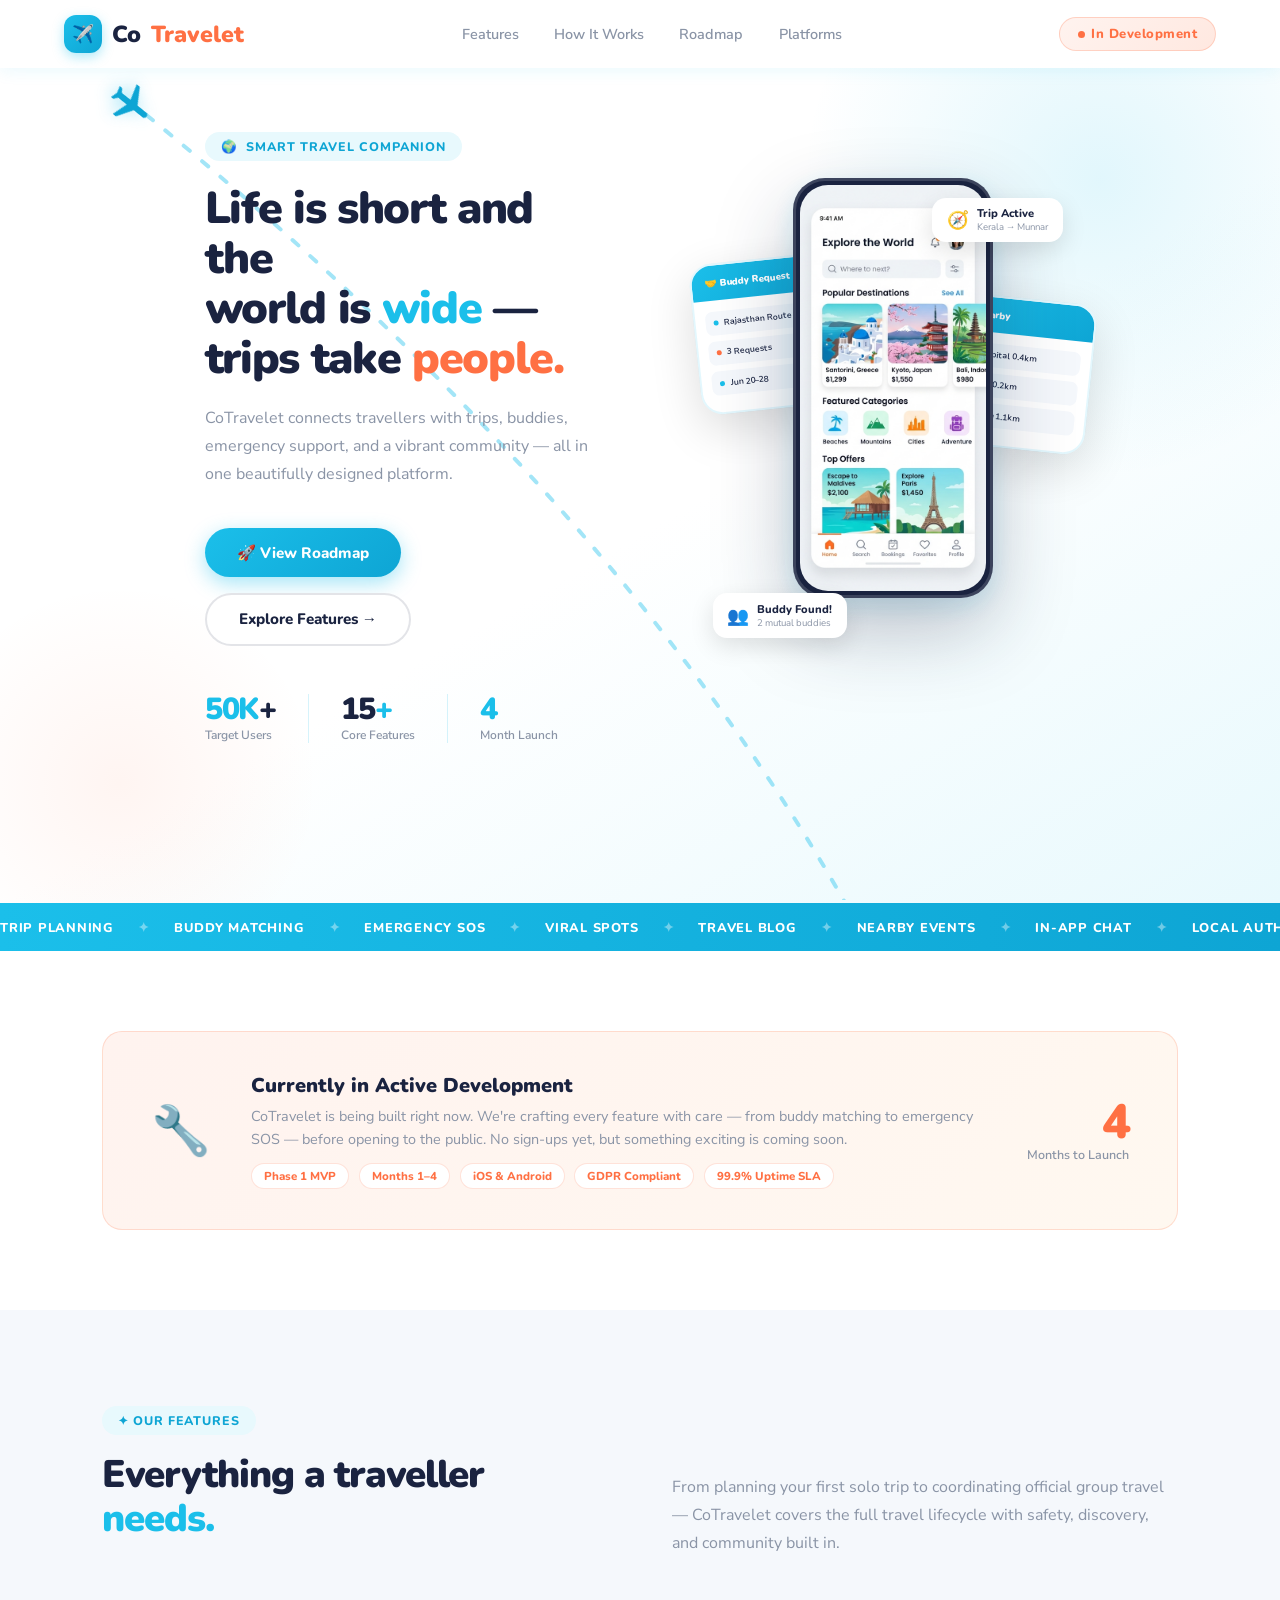
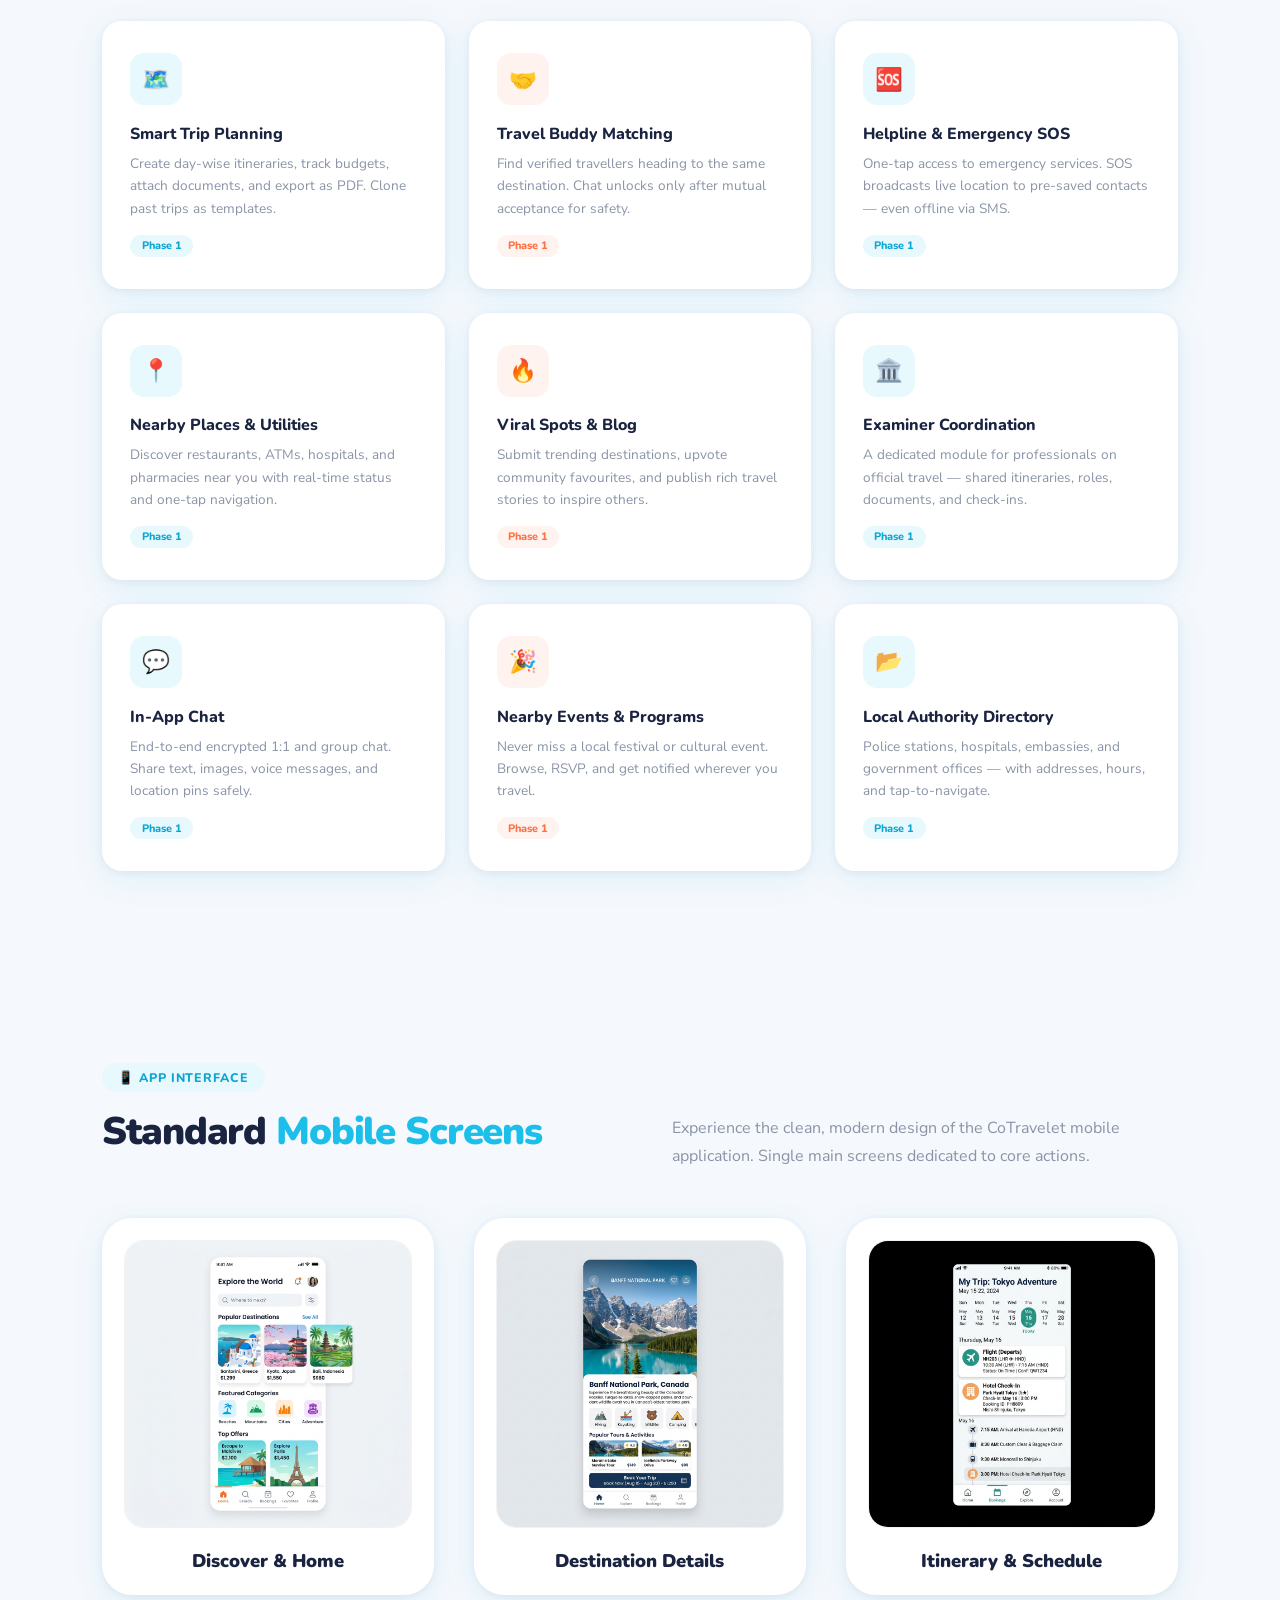
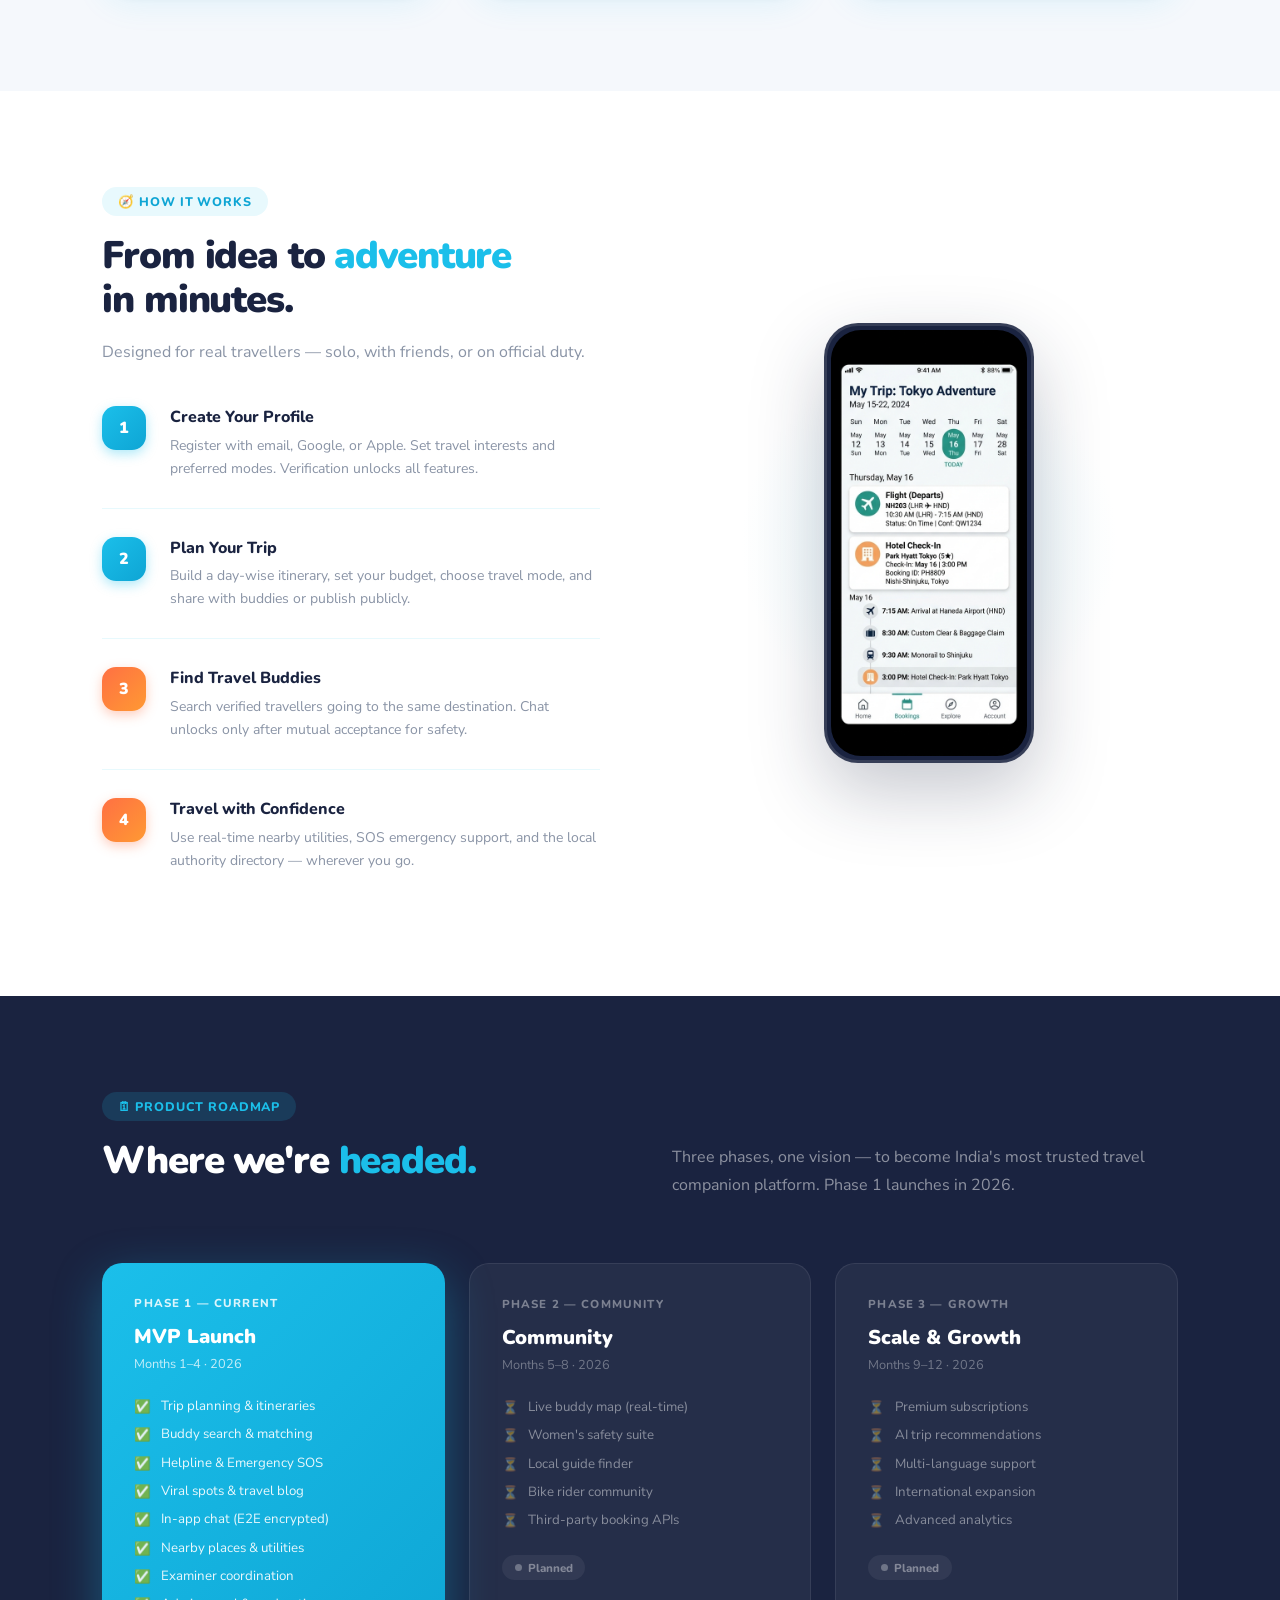
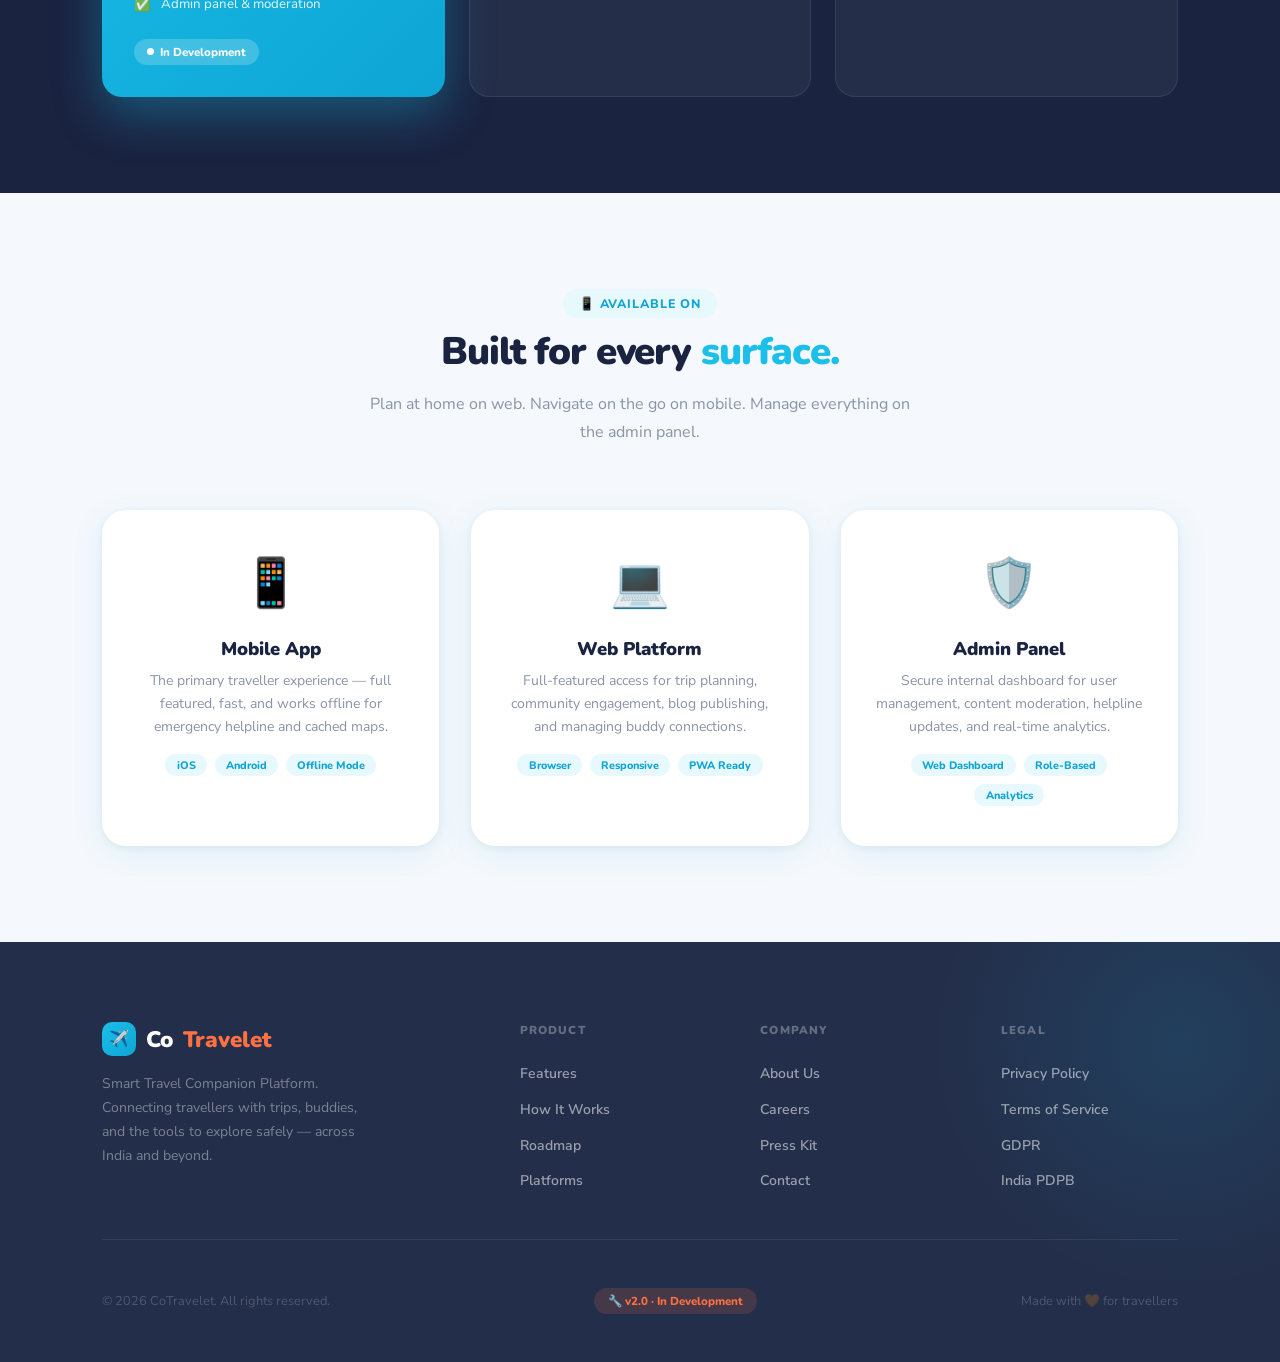
==== commit 70275c51: "Remove flight destination markers and fix footer layering" ====
--- a/index.html
+++ b/index.html
@@ -259,7 +259,7 @@
 .services-header, .services-grid, 
 .how-grid, .how-visual, .showcase-grid, 
 .roadmap-header, .roadmap-grid, .dev-banner,
-.platforms-header, .plat-grid, .ticker-wrap, footer {
+.platforms-header, .plat-grid, .ticker-wrap, .footer-top, .footer-bottom {
   position: relative;
   z-index: 10;
 }
@@ -282,27 +282,7 @@
   pointer-events: none;
   will-change: transform;
 }
-.path-label {
-  position: absolute;
-  z-index: 5;
-  display: flex;
-  align-items: center;
-  gap: 10px;
-  background: rgba(255,255,255,0.95);
-  backdrop-filter: blur(8px);
-  padding: 8px 16px;
-  border-radius: 50px;
-  box-shadow: 0 8px 24px rgba(27,191,234,0.2);
-  border: 1px solid rgba(27,191,234,0.4);
-  pointer-events: none;
-  transform: translate(-50%, -50%);
-  opacity: 0;
-  transition: opacity 0.5s;
-}
-.path-label.visible { opacity: 1; }
-.path-label-icon { font-size: 1.4rem; }
-.path-label-text { font-family: 'Nunito', sans-serif; font-size: 0.75rem; font-weight: 800; color: var(--navy); line-height: 1.2; text-transform: uppercase; letter-spacing: 0.05em; }
-.path-label-text span { font-size: 0.6rem; color: var(--sky-dark); font-weight: 700; display: block; margin-top: 2px; letter-spacing: 0; text-transform: none; }
+
 
 
 
@@ -328,23 +308,6 @@
   <svg width="48" height="48" viewBox="0 0 24 24" fill="var(--sky-dark)" style="filter: drop-shadow(0 4px 8px rgba(27,191,234,0.4));">
     <path d="M21,16V14L13,9V3.5A1.5,1.5 0 0,0 11.5,2A1.5,1.5 0 0,0 10,3.5V9L2,14V16L10,13.5V19L8,20.5V22L11.5,21L15,22V20.5L13,19V13.5L21,16Z" />
   </svg>
-</div>
-
-<div id="label-start" class="path-label">
-  <div class="path-label-icon">🛫</div>
-  <div class="path-label-text">Flight Boarding<br/><span>Start Journey</span></div>
-</div>
-<div id="label-mid1" class="path-label">
-  <div class="path-label-icon">📍</div>
-  <div class="path-label-text">Transit Point 1<br/><span>Discover Features</span></div>
-</div>
-<div id="label-mid2" class="path-label">
-  <div class="path-label-icon">📍</div>
-  <div class="path-label-text">Transit Point 2<br/><span>View Roadmap</span></div>
-</div>
-<div id="label-end" class="path-label">
-  <div class="path-label-icon">🛬</div>
-  <div class="path-label-text">Destination Reached<br/><span>Ready to Launch</span></div>
 </div>
 
 <nav>
@@ -670,30 +633,13 @@
     const w = document.documentElement.scrollWidth;
     const h = document.documentElement.scrollHeight;
     
-    // Zigzag bezier curve
+    // Zigzag bezier curve extending past the bottom
     const d = `M ${w * 0.1}, 100 
                C ${w * 0.6}, ${h * 0.1}   ${w * 0.9}, ${h * 0.2}   ${w * 0.8}, ${h * 0.3}
                C ${w * 0.7}, ${h * 0.4}   ${w * 0.1}, ${h * 0.5}   ${w * 0.2}, ${h * 0.6}
                C ${w * 0.3}, ${h * 0.7}   ${w * 0.9}, ${h * 0.8}   ${w * 0.8}, ${h * 0.9}
-               C ${w * 0.7}, ${h * 0.95}  ${w * 0.5}, ${h * 0.98}  ${w * 0.5}, ${h - 100}`;
+               C ${w * 0.7}, ${h * 0.95}  ${w * 0.5}, ${h * 0.98}  ${w * 0.5}, ${h + 100}`;
     flightPath.setAttribute('d', d);
-
-    const pathLength = flightPath.getTotalLength();
-    if(pathLength > 0) {
-      positionLabel('label-start', flightPath.getPointAtLength(0), -35);
-      positionLabel('label-mid1', flightPath.getPointAtLength(pathLength * 0.33), -35);
-      positionLabel('label-mid2', flightPath.getPointAtLength(pathLength * 0.66), -35);
-      positionLabel('label-end', flightPath.getPointAtLength(pathLength), 40);
-      document.querySelectorAll('.path-label').forEach(el => el.classList.add('visible'));
-    }
-  }
-
-  function positionLabel(id, pt, offsetY) {
-    const el = document.getElementById(id);
-    if(el) {
-      el.style.left = pt.x + 'px';
-      el.style.top = (pt.y + offsetY) + 'px';
-    }
   }
 
   function updateAirplanePosition() {
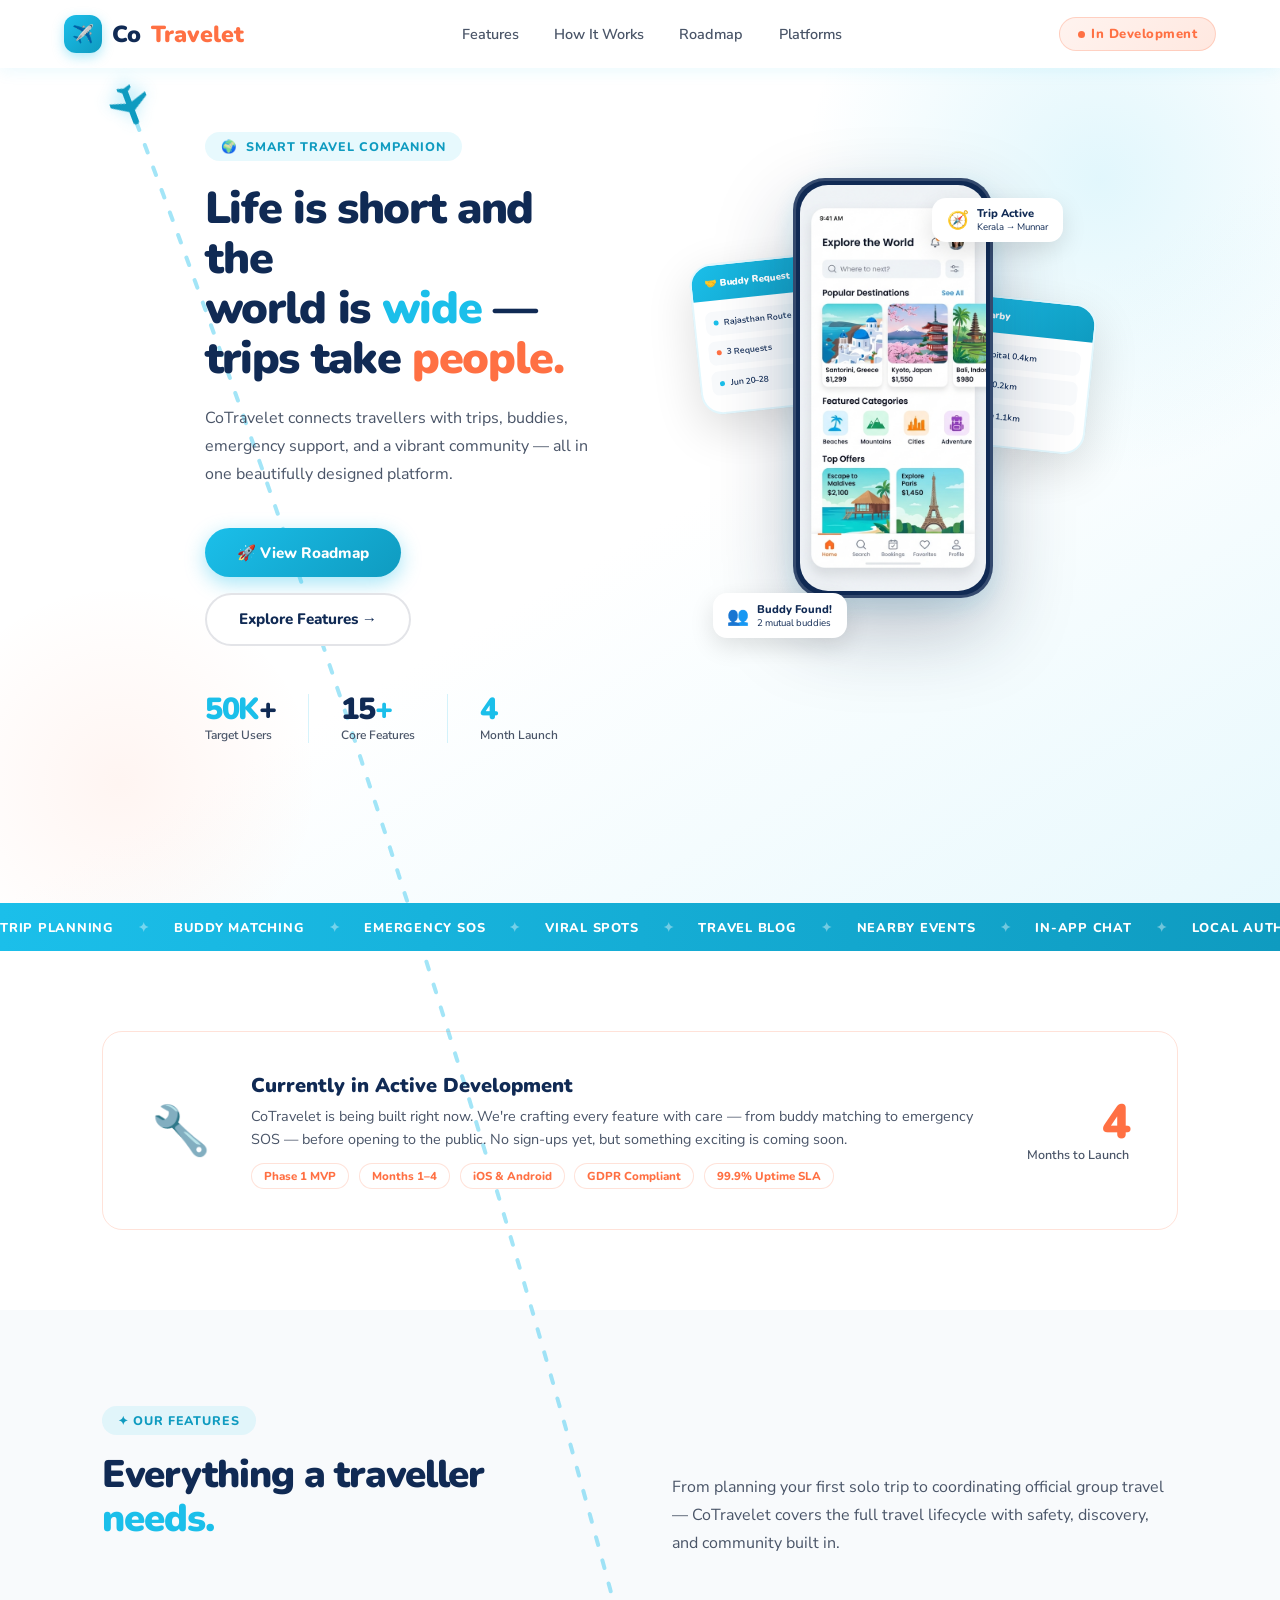
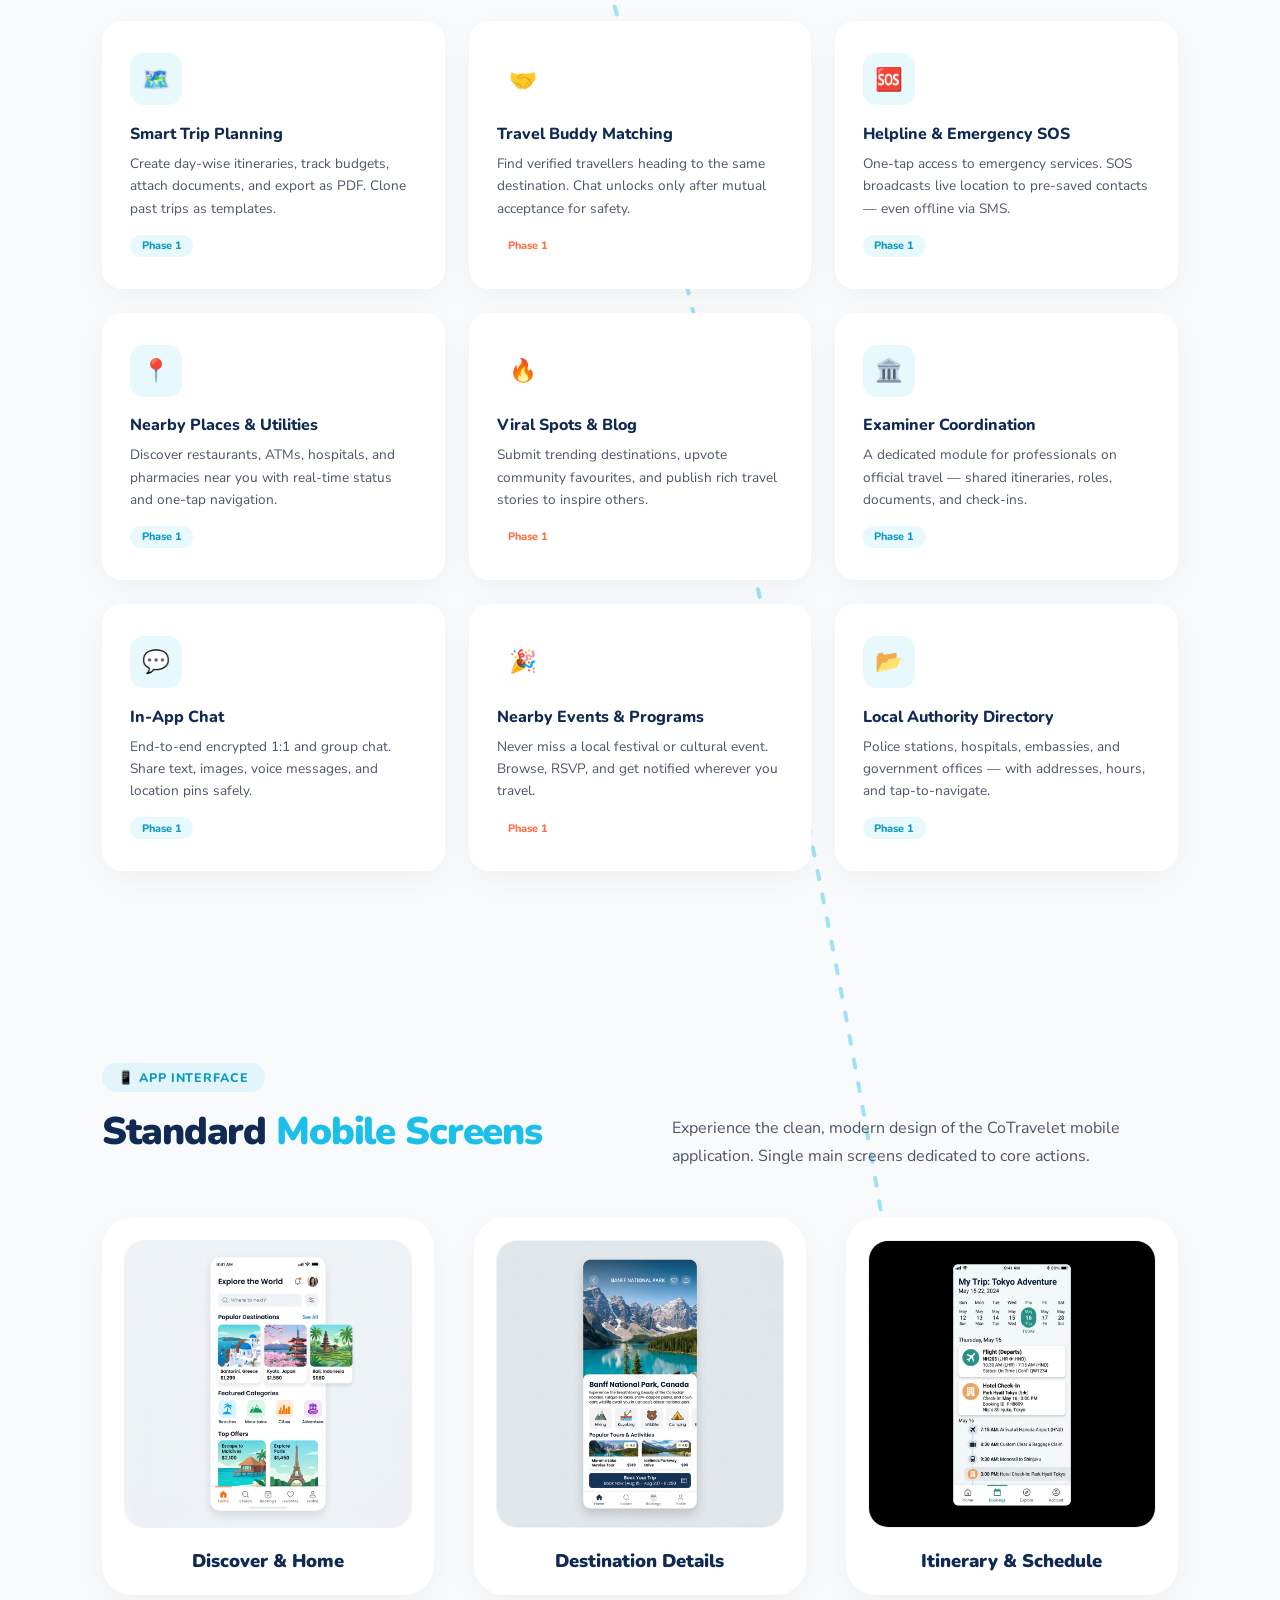
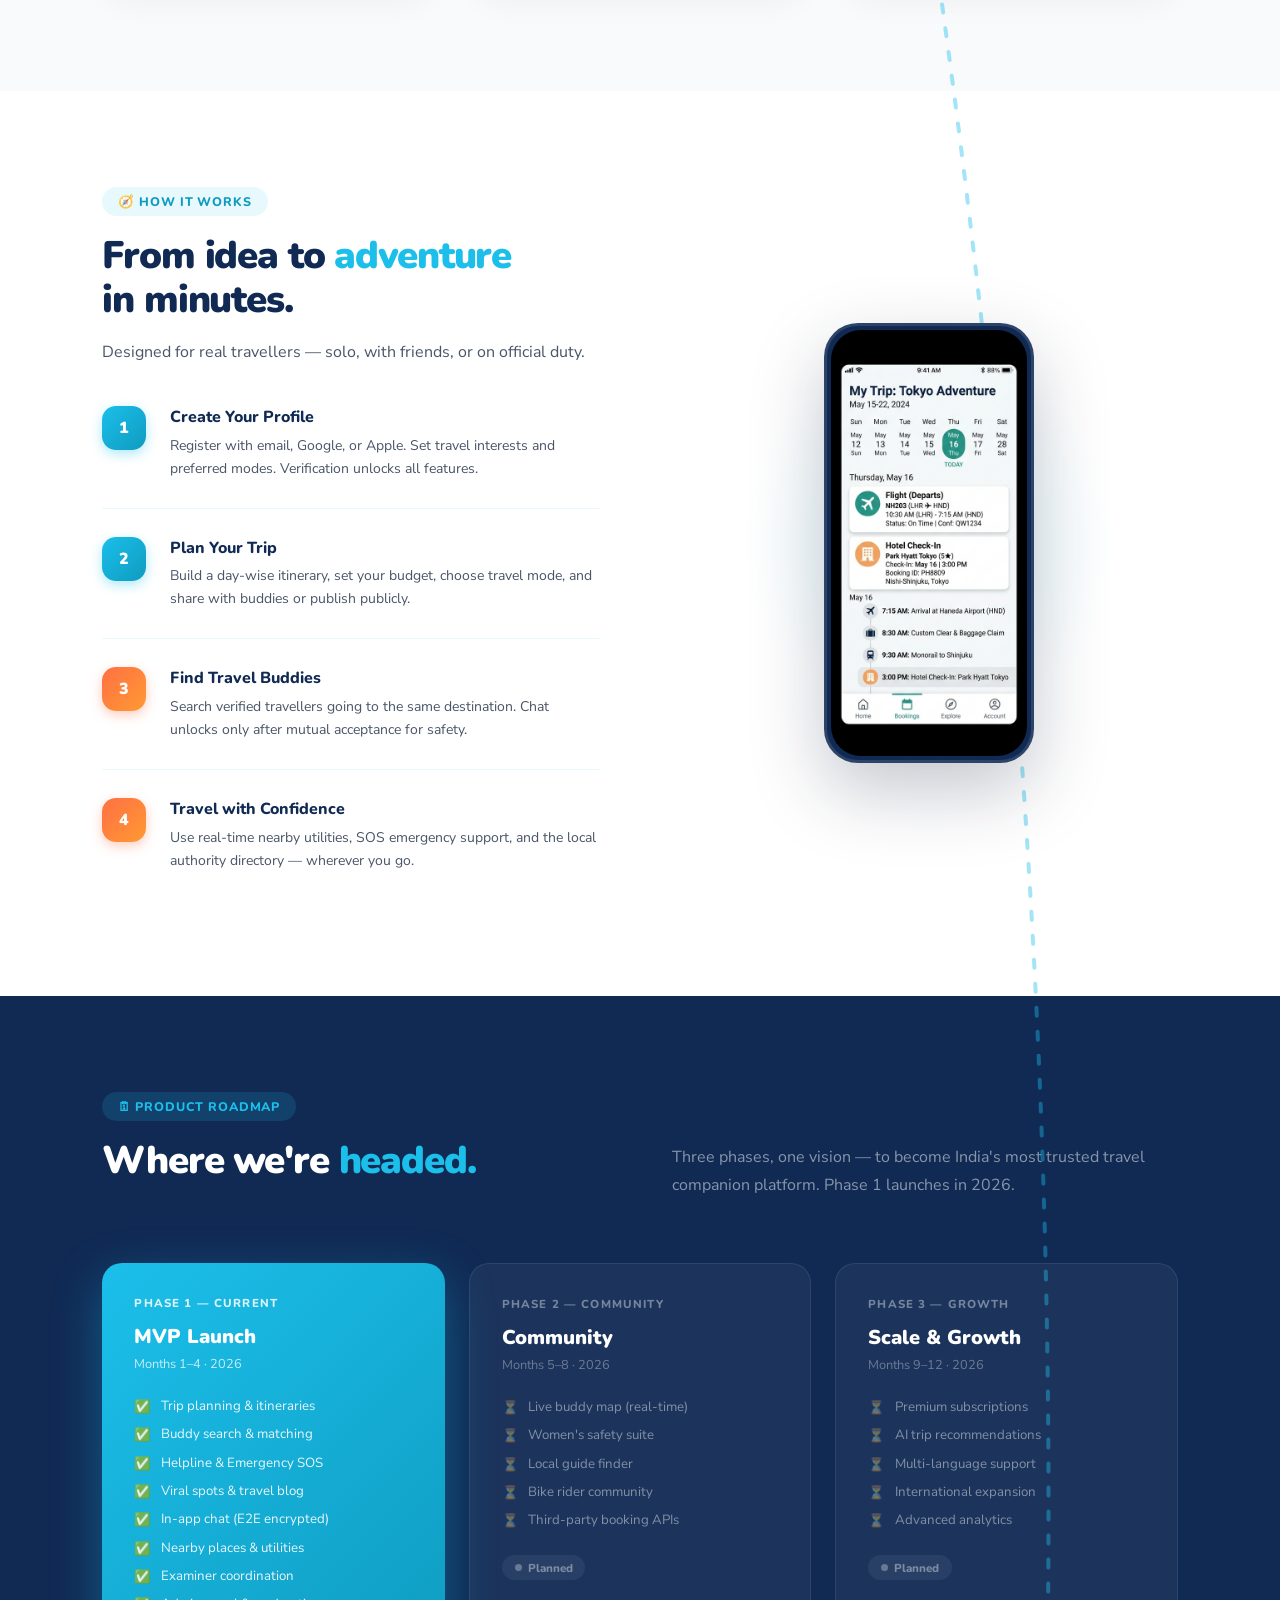
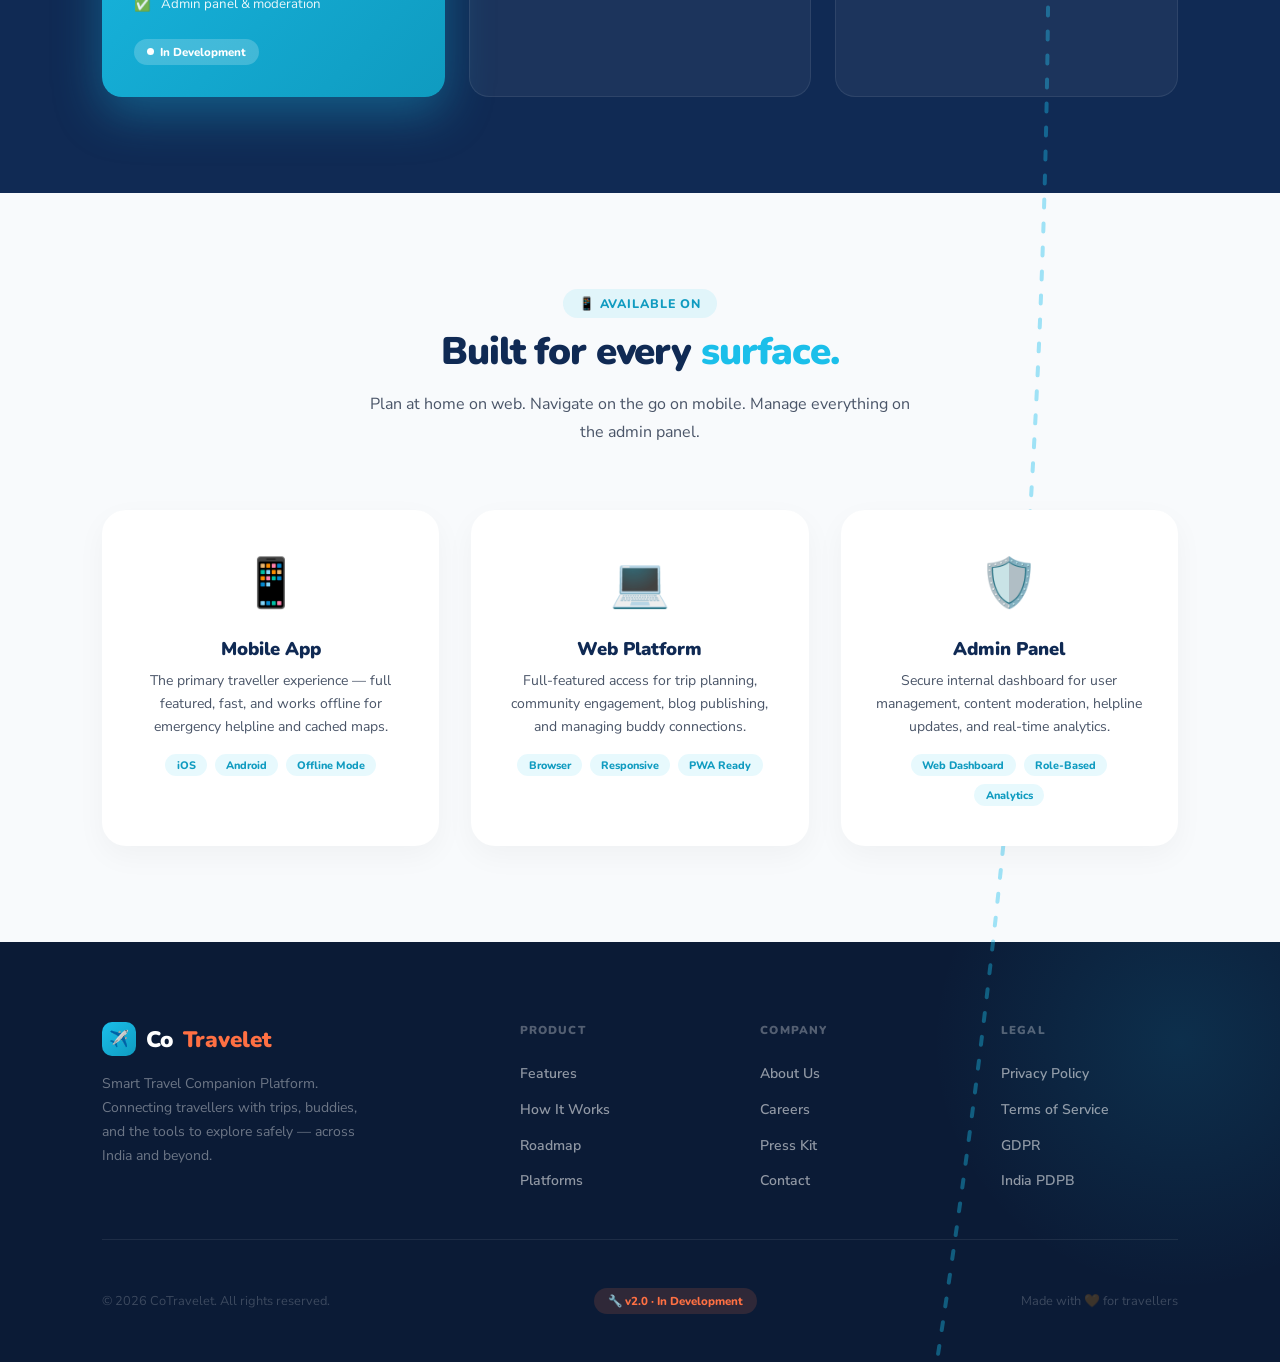
==== commit 43b67dec: "Fix SVG clipping, full height path visibility, and footer scroll overflow" ====
--- a/index.html
+++ b/index.html
@@ -7,22 +7,20 @@
 <link href="https://fonts.googleapis.com/css2?family=Nunito:wght@400;600;700;800;900&family=Nunito+Sans:wght@300;400;600&display=swap" rel="stylesheet" />
 <style>
 :root {
+  --navy: #102A54;
+  --navy2: #0B1B36;
   --sky: #1BBFEA;
-  --sky-dark: #0EA5D4;
-  --sky-light: #E8F9FD;
+  --sky-light: rgba(27, 191, 234, 0.1);
+  --sky-dark: #0F9BC0;
   --orange: #FF7043;
-  --orange-light: #FFF3EF;
-  --navy: #1A2340;
-  --navy2: #232E4A;
-  --white: #ffffff;
-  --gray-bg: #F5F8FC;
-  --gray-text: #8A94A6;
-  --text: #1A2340;
-  --card-shadow: 0 8px 32px rgba(27,191,234,0.10), 0 2px 8px rgba(0,0,0,0.06);
+  --white: #FFFFFF;
+  --gray-bg: #F8FAFC;
+  --text: #4A5568;
+  --card-shadow: 0 10px 30px rgba(0,0,0,0.04);
 }
 *, *::before, *::after { box-sizing: border-box; margin: 0; padding: 0; }
 html { scroll-behavior: smooth; }
-body { font-family: 'Nunito Sans', sans-serif; background: var(--white); color: var(--text); overflow-x: hidden; }
+body { font-family: 'Nunito Sans', sans-serif; background: var(--white); color: var(--text); overflow-x: hidden; position: relative; }
 
 nav {
   position: fixed; top: 0; left: 0; right: 0; z-index: 200;
@@ -273,6 +271,7 @@
   height: 100%;
   z-index: 1;
   pointer-events: none;
+  overflow: visible;
 }
 .scroll-airplane {
   position: absolute;
@@ -633,12 +632,19 @@
     const w = document.documentElement.scrollWidth;
     const h = document.documentElement.scrollHeight;
     
-    // Zigzag bezier curve extending past the bottom
+    // Explicitly set SVG dimensions to prevent clipping
+    const svg = document.getElementById('flight-route-svg');
+    if (svg) {
+      svg.style.width = w + 'px';
+      svg.style.height = h + 'px';
+    }
+    
+    // Zigzag bezier curve extending to the bottom (minus 50px to prevent overflow space)
     const d = `M ${w * 0.1}, 100 
                C ${w * 0.6}, ${h * 0.1}   ${w * 0.9}, ${h * 0.2}   ${w * 0.8}, ${h * 0.3}
                C ${w * 0.7}, ${h * 0.4}   ${w * 0.1}, ${h * 0.5}   ${w * 0.2}, ${h * 0.6}
                C ${w * 0.3}, ${h * 0.7}   ${w * 0.9}, ${h * 0.8}   ${w * 0.8}, ${h * 0.9}
-               C ${w * 0.7}, ${h * 0.95}  ${w * 0.5}, ${h * 0.98}  ${w * 0.5}, ${h + 100}`;
+               C ${w * 0.7}, ${h * 0.95}  ${w * 0.5}, ${h * 0.98}  ${w * 0.5}, ${h - 50}`;
     flightPath.setAttribute('d', d);
   }
 
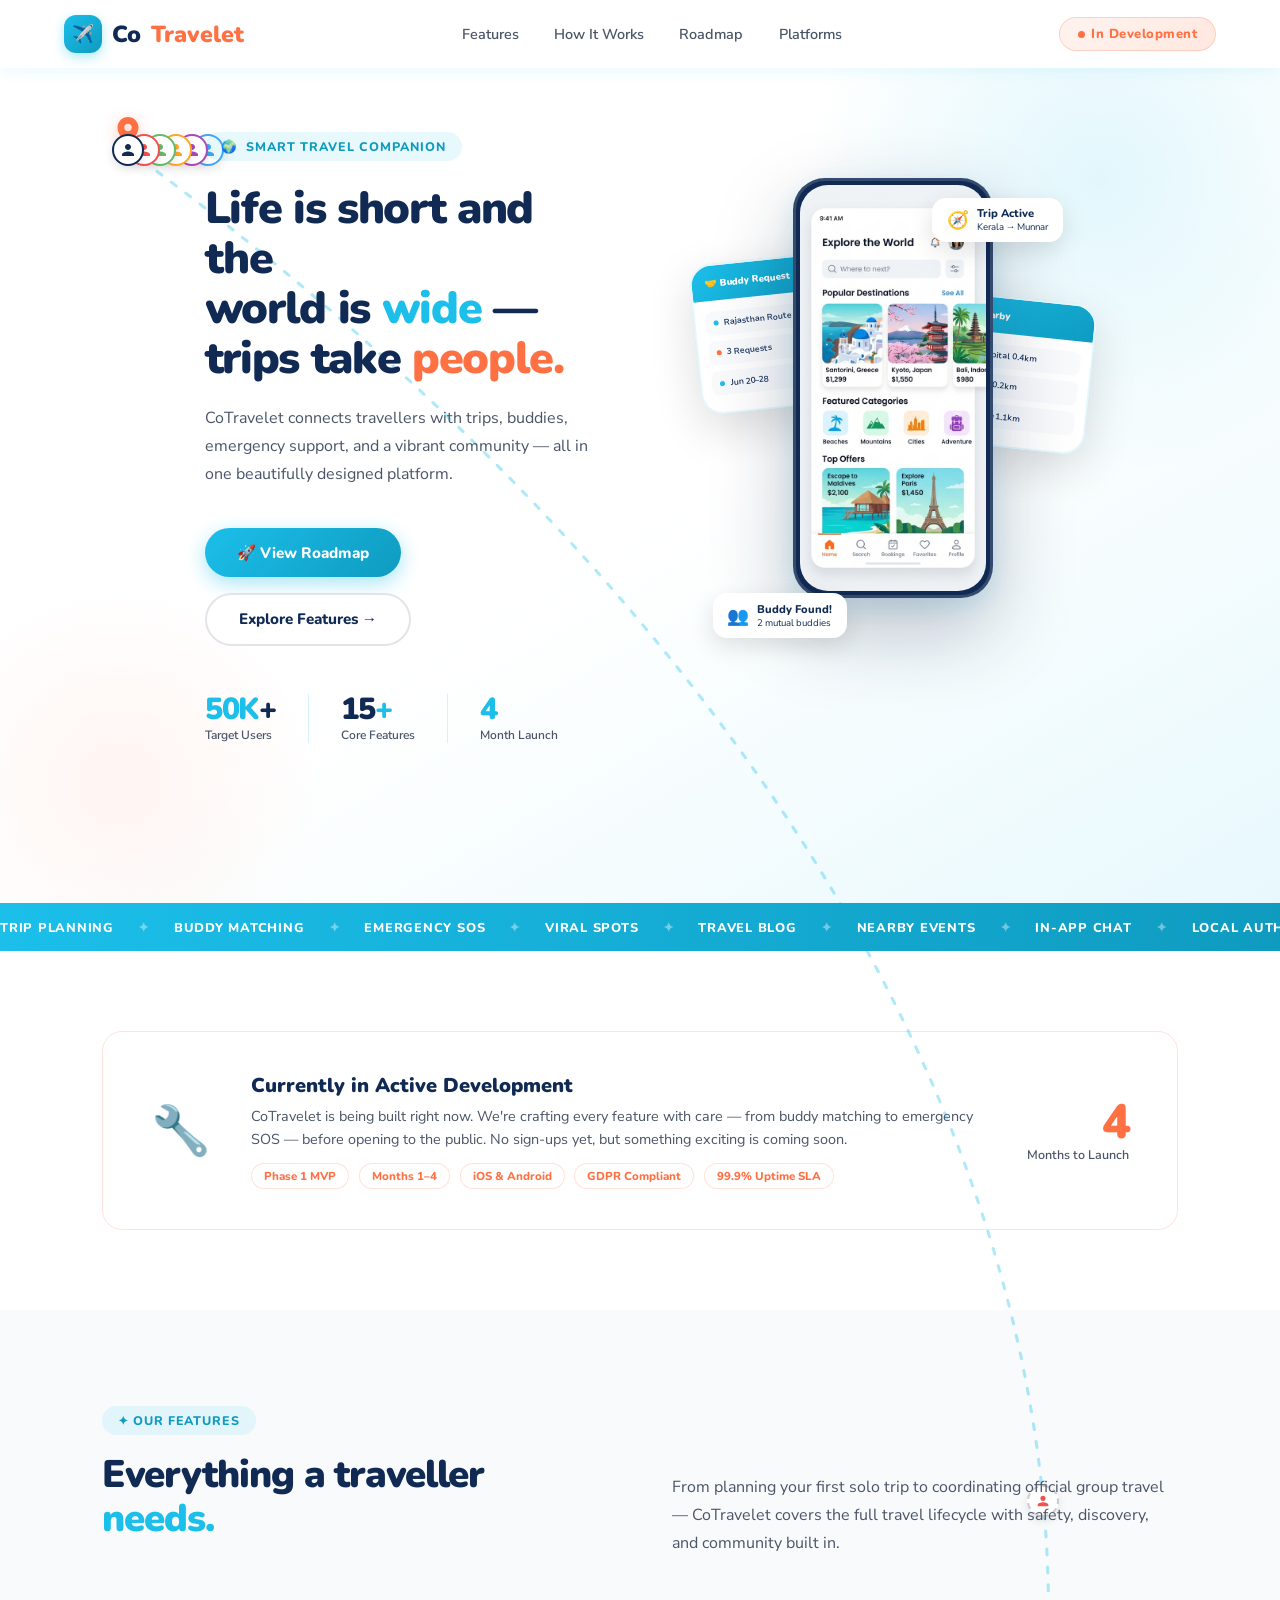
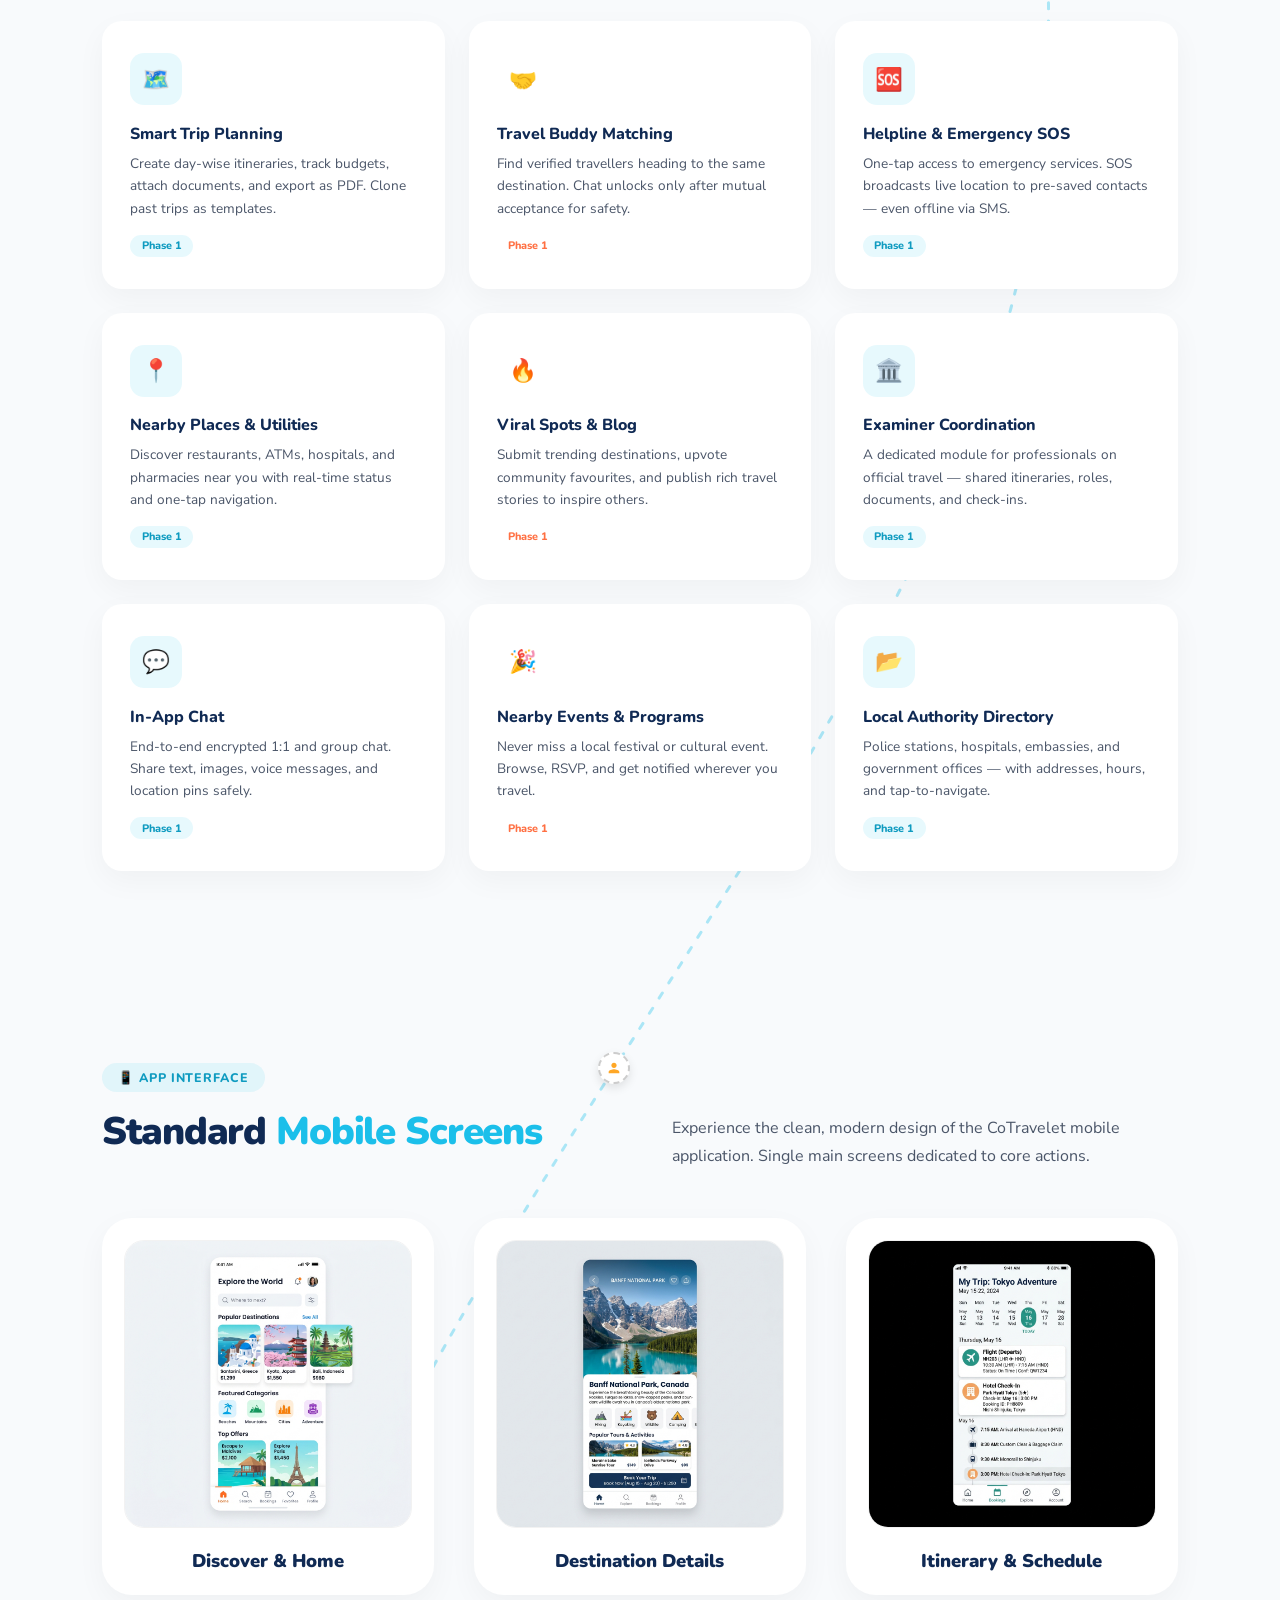
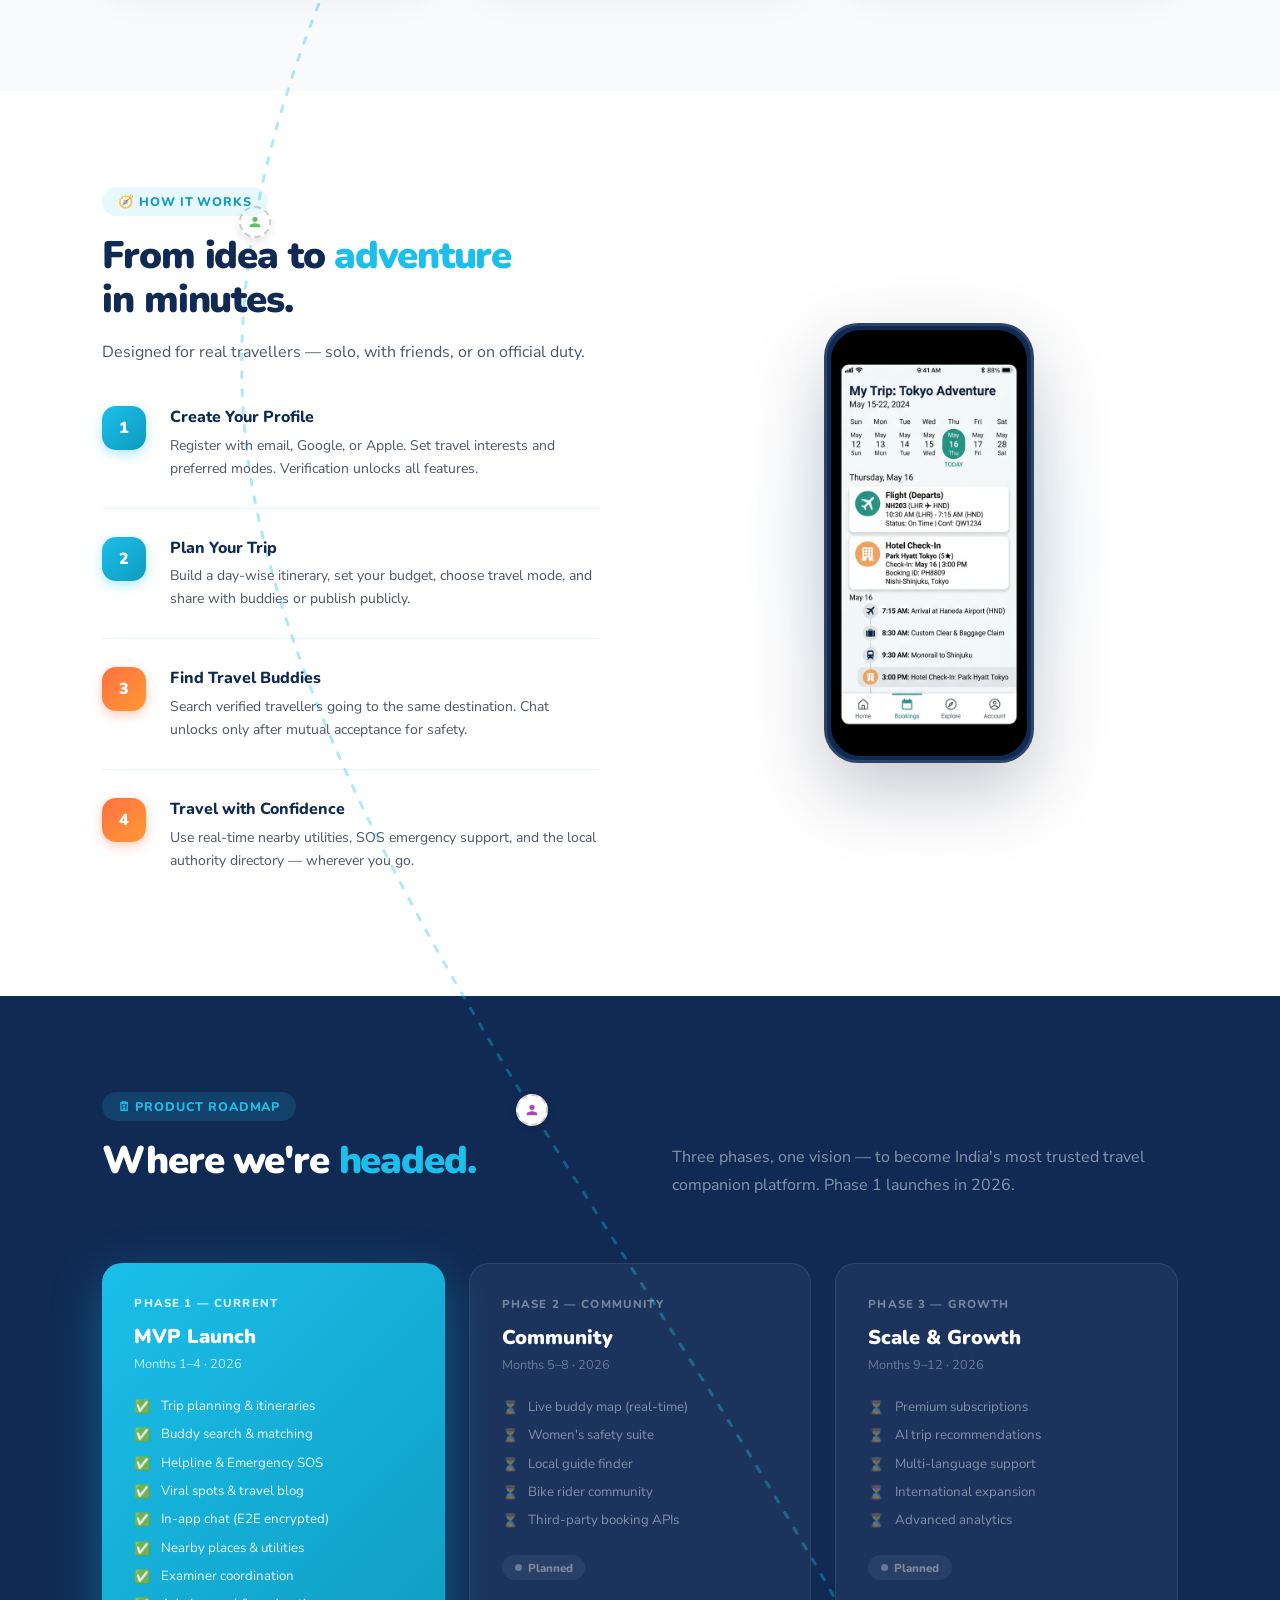
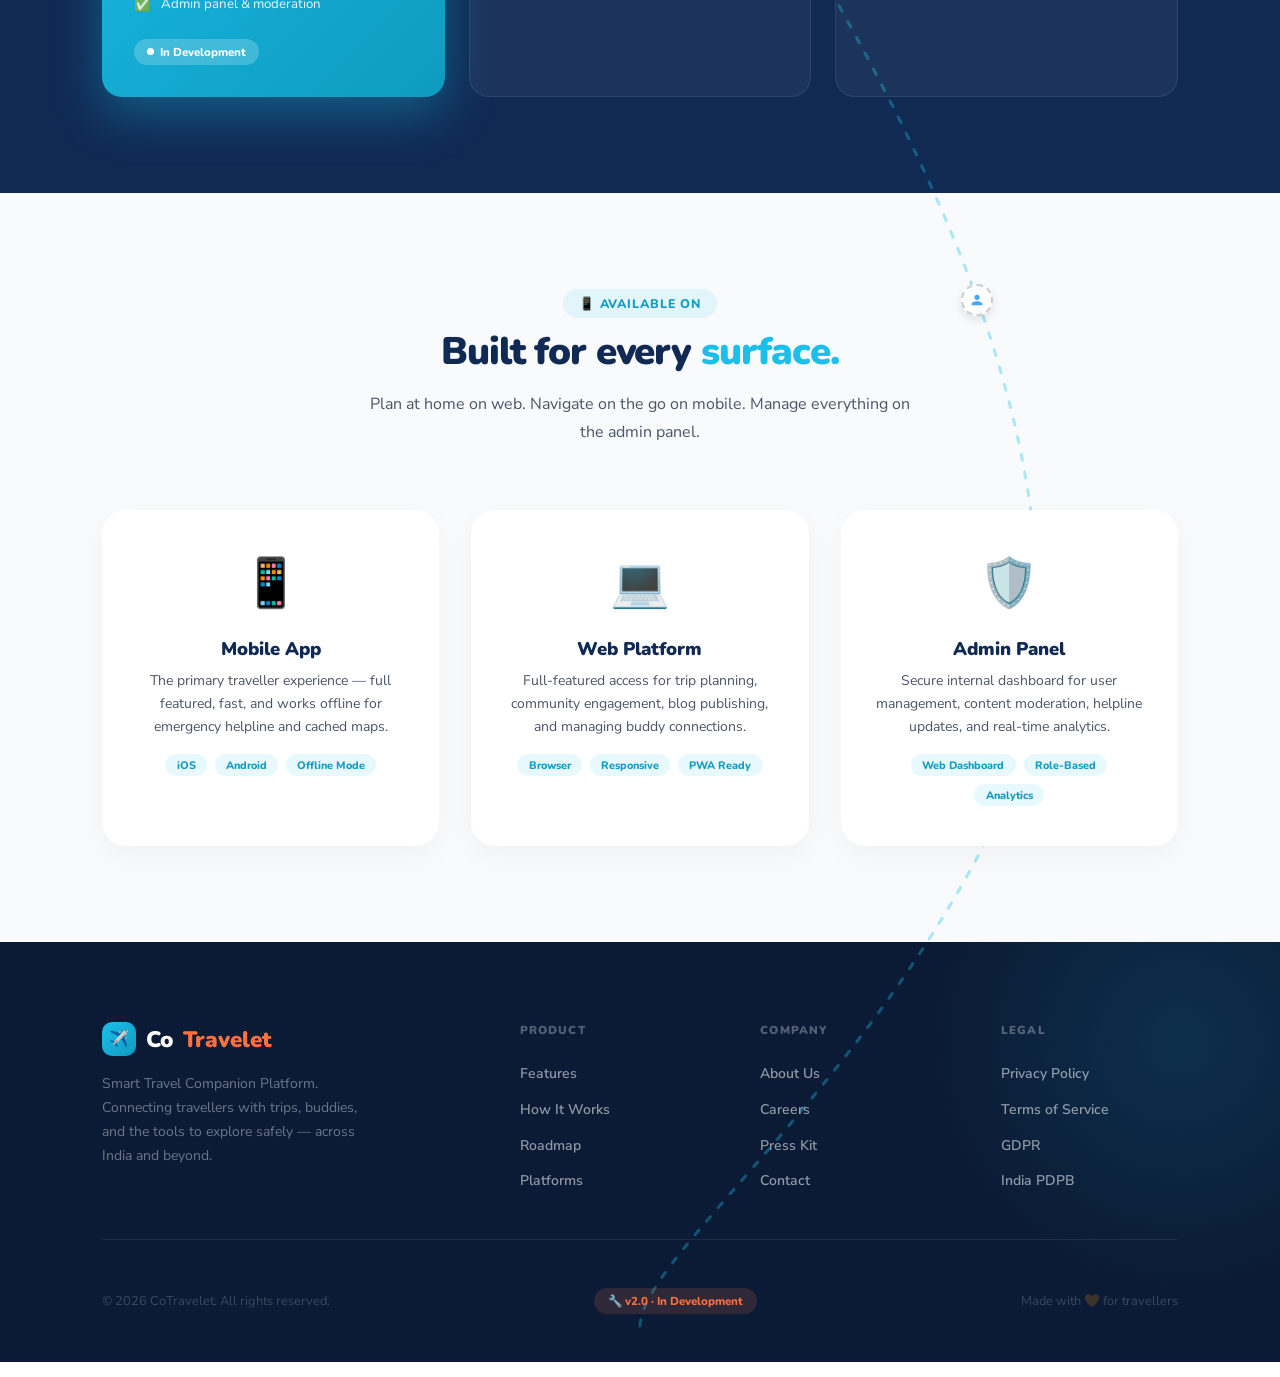
==== commit a6aaf205: "Change flight animation to traveler picking up buddies along the route" ====
--- a/index.html
+++ b/index.html
@@ -273,14 +273,61 @@
   pointer-events: none;
   overflow: visible;
 }
-.scroll-airplane {
-  position: absolute;
-  top: -24px;
-  left: -24px;
-  z-index: 5;
-  pointer-events: none;
-  will-change: transform;
-}
+/* Traveler Animation Styles */
+.route-pin {
+  position: absolute; z-index: 3; width: 36px; height: 36px;
+  transform: translate(-50%, -100%); filter: drop-shadow(0 4px 8px rgba(255,112,67,0.4));
+}
+.route-pin svg { width: 100%; height: 100%; fill: var(--orange); }
+
+.scroll-travelers {
+  position: absolute; top: -16px; left: -16px; z-index: 6; pointer-events: none;
+  display: flex; align-items: center; 
+  will-change: transform; transition: transform 0.15s ease-out;
+  transform-origin: 16px 50%;
+}
+.traveler-icon {
+  width: 32px; height: 32px; background: white; border-radius: 50%;
+  box-shadow: 0 4px 10px rgba(0,0,0,0.1); border: 2px solid var(--sky);
+  display: flex; align-items: center; justify-content: center;
+  opacity: 0; transform: scale(0); margin-left: -16px;
+  transition: all 0.4s cubic-bezier(0.175, 0.885, 0.32, 1.275);
+}
+.traveler-icon:first-child { opacity: 1; transform: scale(1); margin-left: 0; border-color: var(--navy); z-index: 10; }
+.traveler-icon.visible { opacity: 1; transform: scale(1); margin-left: -12px; }
+
+#t0 { z-index: 6; }
+#t1 { z-index: 5; border-color: #EF5350; }
+#t2 { z-index: 4; border-color: #66BB6A; }
+#t3 { z-index: 3; border-color: #FFA726; }
+#t4 { z-index: 2; border-color: #AB47BC; }
+#t5 { z-index: 1; border-color: #42A5F5; }
+.traveler-icon svg { width: 18px; height: 18px; }
+
+.waiting-person {
+  position: absolute; z-index: 4; width: 32px; height: 32px; background: white; border-radius: 50%;
+  box-shadow: 0 4px 10px rgba(0,0,0,0.1); border: 2px dashed rgba(0,0,0,0.2);
+  display: flex; align-items: center; justify-content: center;
+  transform: translate(-50%, -50%); transition: all 0.4s ease;
+}
+.waiting-person.picked-up { opacity: 0; transform: translate(-50%, -50%) scale(0); }
+.waiting-person svg { width: 16px; height: 16px; fill: var(--text); }
+#waiting-0 svg { fill: #EF5350; }
+#waiting-1 svg { fill: #66BB6A; }
+#waiting-2 svg { fill: #FFA726; }
+#waiting-3 svg { fill: #AB47BC; }
+#waiting-4 svg { fill: #42A5F5; }
+
+.end-destination {
+  position: absolute; z-index: 5; display: flex; align-items: center; gap: 8px;
+  background: white; padding: 8px 16px; border-radius: 50px;
+  box-shadow: 0 8px 24px rgba(27,191,234,0.2); border: 1px solid rgba(27,191,234,0.4);
+  transform: translate(-50%, -50%); opacity: 0; transition: opacity 0.5s;
+}
+.end-destination.visible { opacity: 1; }
+.end-icon { font-size: 1.4rem; }
+.end-text { font-family: 'Nunito', sans-serif; font-size: 0.75rem; font-weight: 800; color: var(--navy); line-height: 1.2; text-transform: uppercase; letter-spacing: 0.05em; }
+.end-text span { font-size: 0.6rem; color: var(--sky-dark); display: block; text-transform: none; margin-top: 2px; }
 
 
 
@@ -299,14 +346,37 @@
 <div class="bg-animations">
 </div>
 
-<!-- Scroll Flight Route -->
+<!-- Scroll Route SVG -->
 <svg id="flight-route-svg" class="flight-route-svg">
-  <path id="flight-path" fill="none" stroke="rgba(27,191,234,0.4)" stroke-width="4" stroke-dasharray="8, 16" stroke-linecap="round" />
+  <path id="flight-path" fill="none" stroke="rgba(27,191,234,0.35)" stroke-width="3" stroke-dasharray="6, 12" stroke-linecap="round" />
 </svg>
-<div id="scroll-airplane" class="scroll-airplane">
-  <svg width="48" height="48" viewBox="0 0 24 24" fill="var(--sky-dark)" style="filter: drop-shadow(0 4px 8px rgba(27,191,234,0.4));">
-    <path d="M21,16V14L13,9V3.5A1.5,1.5 0 0,0 11.5,2A1.5,1.5 0 0,0 10,3.5V9L2,14V16L10,13.5V19L8,20.5V22L11.5,21L15,22V20.5L13,19V13.5L21,16Z" />
-  </svg>
+
+<!-- Start Pin -->
+<div id="start-pin" class="route-pin">
+  <svg viewBox="0 0 24 24"><path d="M12 2C8.13 2 5 5.13 5 9c0 5.25 7 13 7 13s7-7.75 7-13c0-3.87-3.13-7-7-7zm0 9.5c-1.38 0-2.5-1.12-2.5-2.5s1.12-2.5 2.5-2.5 2.5 1.12 2.5 2.5-1.12 2.5-2.5 2.5z"/></svg>
+</div>
+
+<!-- Waiting Buddies at sections -->
+<div id="waiting-0" class="waiting-person"><svg viewBox="0 0 24 24"><path d="M12 12c2.21 0 4-1.79 4-4s-1.79-4-4-4-4 1.79-4 4 1.79 4 4 4zm0 2c-2.67 0-8 1.34-8 4v2h16v-2c0-2.66-5.33-4-8-4z"/></svg></div>
+<div id="waiting-1" class="waiting-person"><svg viewBox="0 0 24 24"><path d="M12 12c2.21 0 4-1.79 4-4s-1.79-4-4-4-4 1.79-4 4 1.79 4 4 4zm0 2c-2.67 0-8 1.34-8 4v2h16v-2c0-2.66-5.33-4-8-4z"/></svg></div>
+<div id="waiting-2" class="waiting-person"><svg viewBox="0 0 24 24"><path d="M12 12c2.21 0 4-1.79 4-4s-1.79-4-4-4-4 1.79-4 4 1.79 4 4 4zm0 2c-2.67 0-8 1.34-8 4v2h16v-2c0-2.66-5.33-4-8-4z"/></svg></div>
+<div id="waiting-3" class="waiting-person"><svg viewBox="0 0 24 24"><path d="M12 12c2.21 0 4-1.79 4-4s-1.79-4-4-4-4 1.79-4 4 1.79 4 4 4zm0 2c-2.67 0-8 1.34-8 4v2h16v-2c0-2.66-5.33-4-8-4z"/></svg></div>
+<div id="waiting-4" class="waiting-person"><svg viewBox="0 0 24 24"><path d="M12 12c2.21 0 4-1.79 4-4s-1.79-4-4-4-4 1.79-4 4 1.79 4 4 4zm0 2c-2.67 0-8 1.34-8 4v2h16v-2c0-2.66-5.33-4-8-4z"/></svg></div>
+
+<!-- The Moving Travelers Group -->
+<div id="scroll-travelers" class="scroll-travelers">
+  <div class="traveler-icon" id="t0"><svg viewBox="0 0 24 24" fill="var(--navy)"><path d="M12 12c2.21 0 4-1.79 4-4s-1.79-4-4-4-4 1.79-4 4 1.79 4 4 4zm0 2c-2.67 0-8 1.34-8 4v2h16v-2c0-2.66-5.33-4-8-4z"/></svg></div>
+  <div class="traveler-icon hidden" id="t1"><svg viewBox="0 0 24 24" fill="#EF5350"><path d="M12 12c2.21 0 4-1.79 4-4s-1.79-4-4-4-4 1.79-4 4 1.79 4 4 4zm0 2c-2.67 0-8 1.34-8 4v2h16v-2c0-2.66-5.33-4-8-4z"/></svg></div>
+  <div class="traveler-icon hidden" id="t2"><svg viewBox="0 0 24 24" fill="#66BB6A"><path d="M12 12c2.21 0 4-1.79 4-4s-1.79-4-4-4-4 1.79-4 4 1.79 4 4 4zm0 2c-2.67 0-8 1.34-8 4v2h16v-2c0-2.66-5.33-4-8-4z"/></svg></div>
+  <div class="traveler-icon hidden" id="t3"><svg viewBox="0 0 24 24" fill="#FFA726"><path d="M12 12c2.21 0 4-1.79 4-4s-1.79-4-4-4-4 1.79-4 4 1.79 4 4 4zm0 2c-2.67 0-8 1.34-8 4v2h16v-2c0-2.66-5.33-4-8-4z"/></svg></div>
+  <div class="traveler-icon hidden" id="t4"><svg viewBox="0 0 24 24" fill="#AB47BC"><path d="M12 12c2.21 0 4-1.79 4-4s-1.79-4-4-4-4 1.79-4 4 1.79 4 4 4zm0 2c-2.67 0-8 1.34-8 4v2h16v-2c0-2.66-5.33-4-8-4z"/></svg></div>
+  <div class="traveler-icon hidden" id="t5"><svg viewBox="0 0 24 24" fill="#42A5F5"><path d="M12 12c2.21 0 4-1.79 4-4s-1.79-4-4-4-4 1.79-4 4 1.79 4 4 4zm0 2c-2.67 0-8 1.34-8 4v2h16v-2c0-2.66-5.33-4-8-4z"/></svg></div>
+</div>
+
+<!-- End Destination -->
+<div id="end-destination" class="end-destination">
+  <div class="end-icon">🎉</div>
+  <div class="end-text">Squad Assembled<br/><span>Ready to Explore!</span></div>
 </div>
 
 <nav>
@@ -623,29 +693,66 @@
   }, { threshold: 0.08 });
   reveals.forEach(el => obs.observe(el));
 
-  // Scroll Flight Animation Logic
-  const svgRoute = document.getElementById('flight-route-svg');
   const flightPath = document.getElementById('flight-path');
-  const scrollAirplane = document.getElementById('scroll-airplane');
+  const sectionsArr = ['services', 'how', 'showcase', 'roadmap', 'platforms'];
+  let waitingPoints = [];
 
   function drawFlightPath() {
     const w = document.documentElement.scrollWidth;
     const h = document.documentElement.scrollHeight;
     
-    // Explicitly set SVG dimensions to prevent clipping
     const svg = document.getElementById('flight-route-svg');
     if (svg) {
       svg.style.width = w + 'px';
       svg.style.height = h + 'px';
     }
     
-    // Zigzag bezier curve extending to the bottom (minus 50px to prevent overflow space)
-    const d = `M ${w * 0.1}, 100 
+    const d = `M ${w * 0.1}, 150 
                C ${w * 0.6}, ${h * 0.1}   ${w * 0.9}, ${h * 0.2}   ${w * 0.8}, ${h * 0.3}
                C ${w * 0.7}, ${h * 0.4}   ${w * 0.1}, ${h * 0.5}   ${w * 0.2}, ${h * 0.6}
                C ${w * 0.3}, ${h * 0.7}   ${w * 0.9}, ${h * 0.8}   ${w * 0.8}, ${h * 0.9}
                C ${w * 0.7}, ${h * 0.95}  ${w * 0.5}, ${h * 0.98}  ${w * 0.5}, ${h - 50}`;
     flightPath.setAttribute('d', d);
+
+    positionElement('start-pin', flightPath.getPointAtLength(0), 0);
+
+    waitingPoints = sectionsArr.map((secId, i) => {
+      const sec = document.getElementById(secId);
+      if(!sec) return null;
+      const targetY = sec.offsetTop + (sec.offsetHeight * 0.15);
+      const pt = findPathPointForY(targetY);
+      positionElement(`waiting-${i}`, pt, 0);
+      return { index: i, length: pt.length, pickedUp: false };
+    }).filter(Boolean);
+
+    const totalLen = flightPath.getTotalLength();
+    positionElement('end-destination', flightPath.getPointAtLength(totalLen), 40);
+  }
+
+  function findPathPointForY(targetY) {
+    const len = flightPath.getTotalLength();
+    let bestPt = flightPath.getPointAtLength(0);
+    bestPt.length = 0;
+    let minDiff = Infinity;
+    for (let i = 0; i <= 300; i++) {
+      const l = (i / 300) * len;
+      const pt = flightPath.getPointAtLength(l);
+      const diff = Math.abs(pt.y - targetY);
+      if (diff < minDiff) {
+        minDiff = diff;
+        bestPt = pt;
+        bestPt.length = l;
+      }
+    }
+    return bestPt;
+  }
+
+  function positionElement(id, pt, offsetY) {
+    const el = document.getElementById(id);
+    if(el && pt) {
+      el.style.left = pt.x + 'px';
+      el.style.top = (pt.y + offsetY) + 'px';
+    }
   }
 
   function updateAirplanePosition() {
@@ -656,19 +763,44 @@
     const pathLength = flightPath.getTotalLength();
     if (pathLength === 0) return;
     
-    const pt = flightPath.getPointAtLength(scrollProgress * pathLength);
+    const currentLength = scrollProgress * pathLength;
+    const pt = flightPath.getPointAtLength(currentLength);
     
     const lookAheadDist = 5; 
-    const nextLength = Math.min((scrollProgress * pathLength) + lookAheadDist, pathLength);
-    const ptNext = flightPath.getPointAtLength(nextLength);
+    const ptNext = flightPath.getPointAtLength(Math.min(currentLength + lookAheadDist, pathLength));
+    const isMovingLeft = ptNext.x < pt.x;
+    const scaleX = isMovingLeft ? -1 : 1;
     
-    let angle = Math.atan2(ptNext.y - pt.y, ptNext.x - pt.x) * (180 / Math.PI);
-    angle += 90; // Adjust for SVG airplane pointing UP
-    
-    scrollAirplane.style.transform = `translate(${pt.x}px, ${pt.y}px) rotate(${angle}deg)`;
+    const travelers = document.getElementById('scroll-travelers');
+    if(travelers) {
+      travelers.style.transform = `translate(${pt.x}px, ${pt.y}px) scaleX(${scaleX})`;
+    }
+
+    waitingPoints.forEach(wp => {
+      const waitingEl = document.getElementById(`waiting-${wp.index}`);
+      const travelerEl = document.getElementById(`t${wp.index + 1}`);
+      
+      if (!wp.pickedUp && currentLength >= wp.length) {
+        wp.pickedUp = true;
+        if(waitingEl) waitingEl.classList.add('picked-up');
+        if(travelerEl) travelerEl.classList.add('visible');
+      } else if (wp.pickedUp && currentLength < wp.length) {
+        wp.pickedUp = false;
+        if(waitingEl) waitingEl.classList.remove('picked-up');
+        if(travelerEl) travelerEl.classList.remove('visible');
+      }
+    });
+
+    const endDest = document.getElementById('end-destination');
+    if(endDest) {
+      if(scrollProgress > 0.98) {
+        endDest.classList.add('visible');
+      } else {
+        endDest.classList.remove('visible');
+      }
+    }
   }
 
-  // Init and Events
   window.addEventListener('resize', () => {
     drawFlightPath();
     updateAirplanePosition();
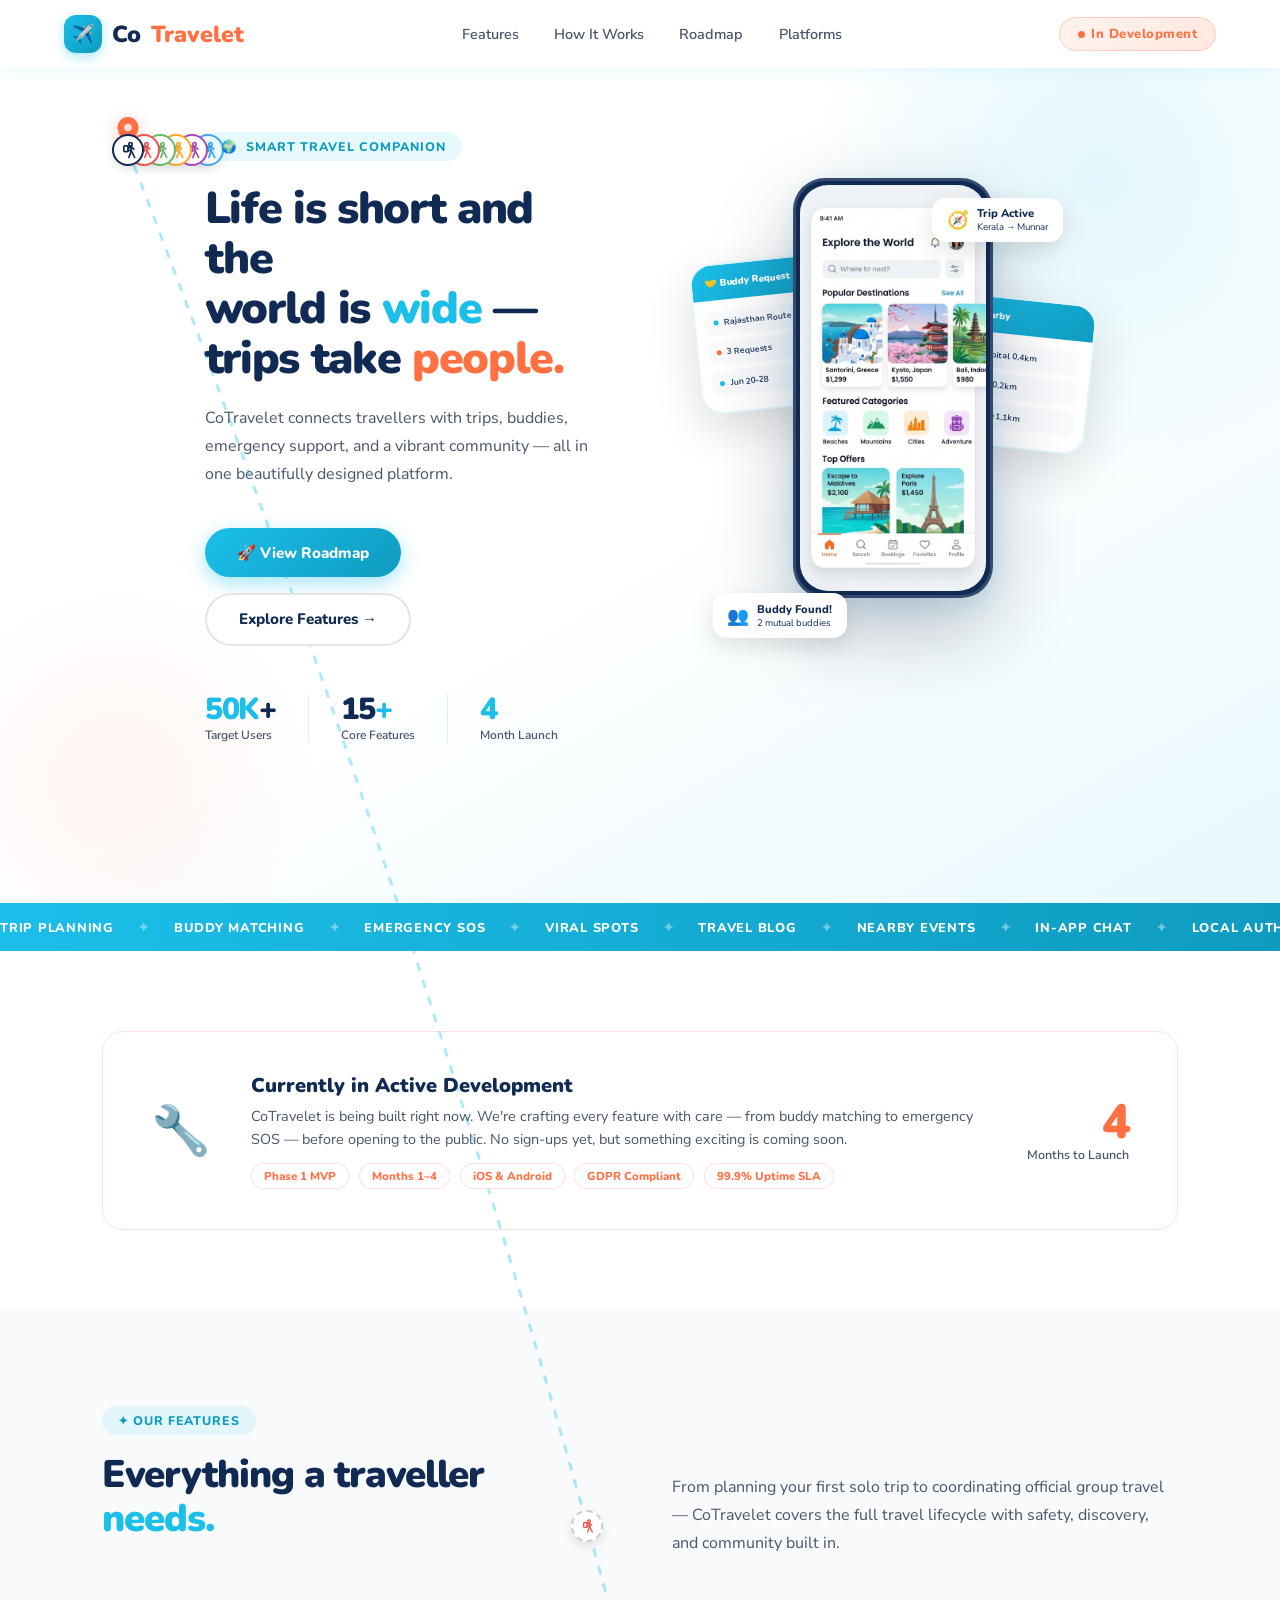
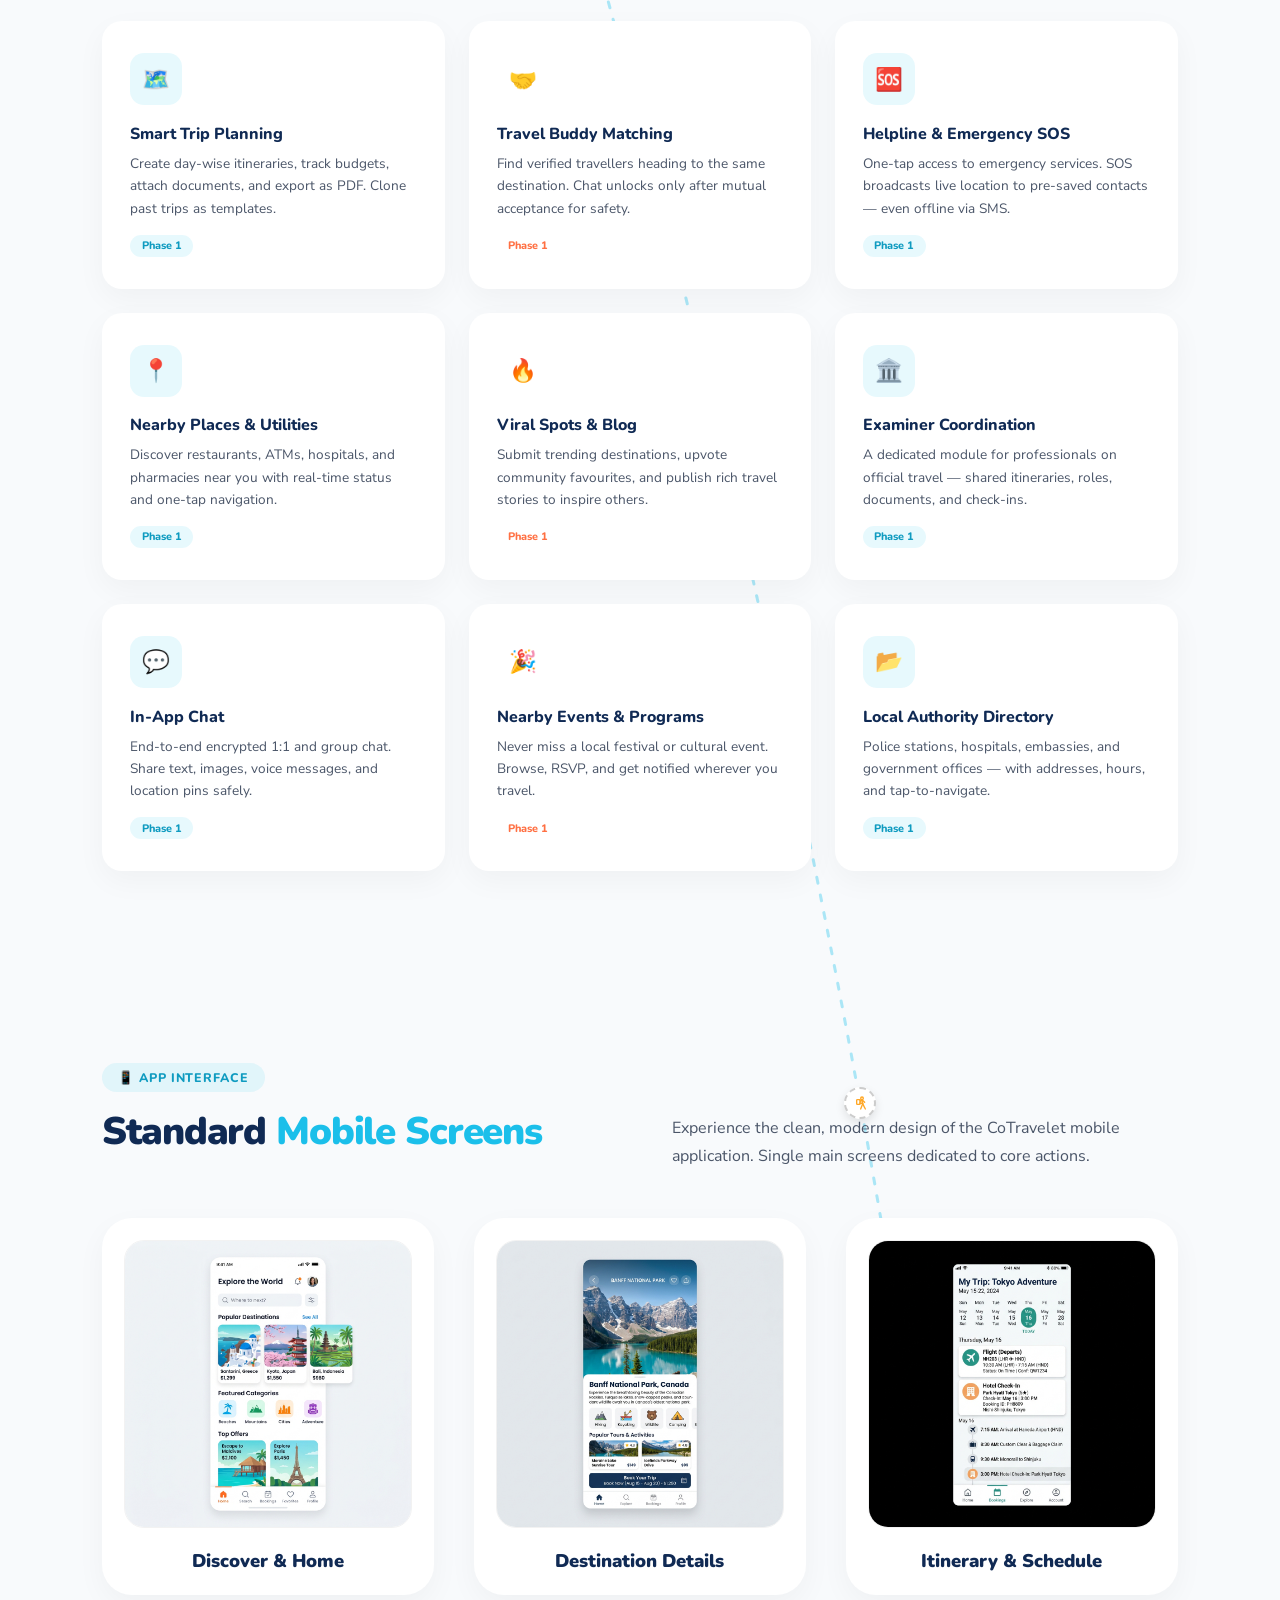
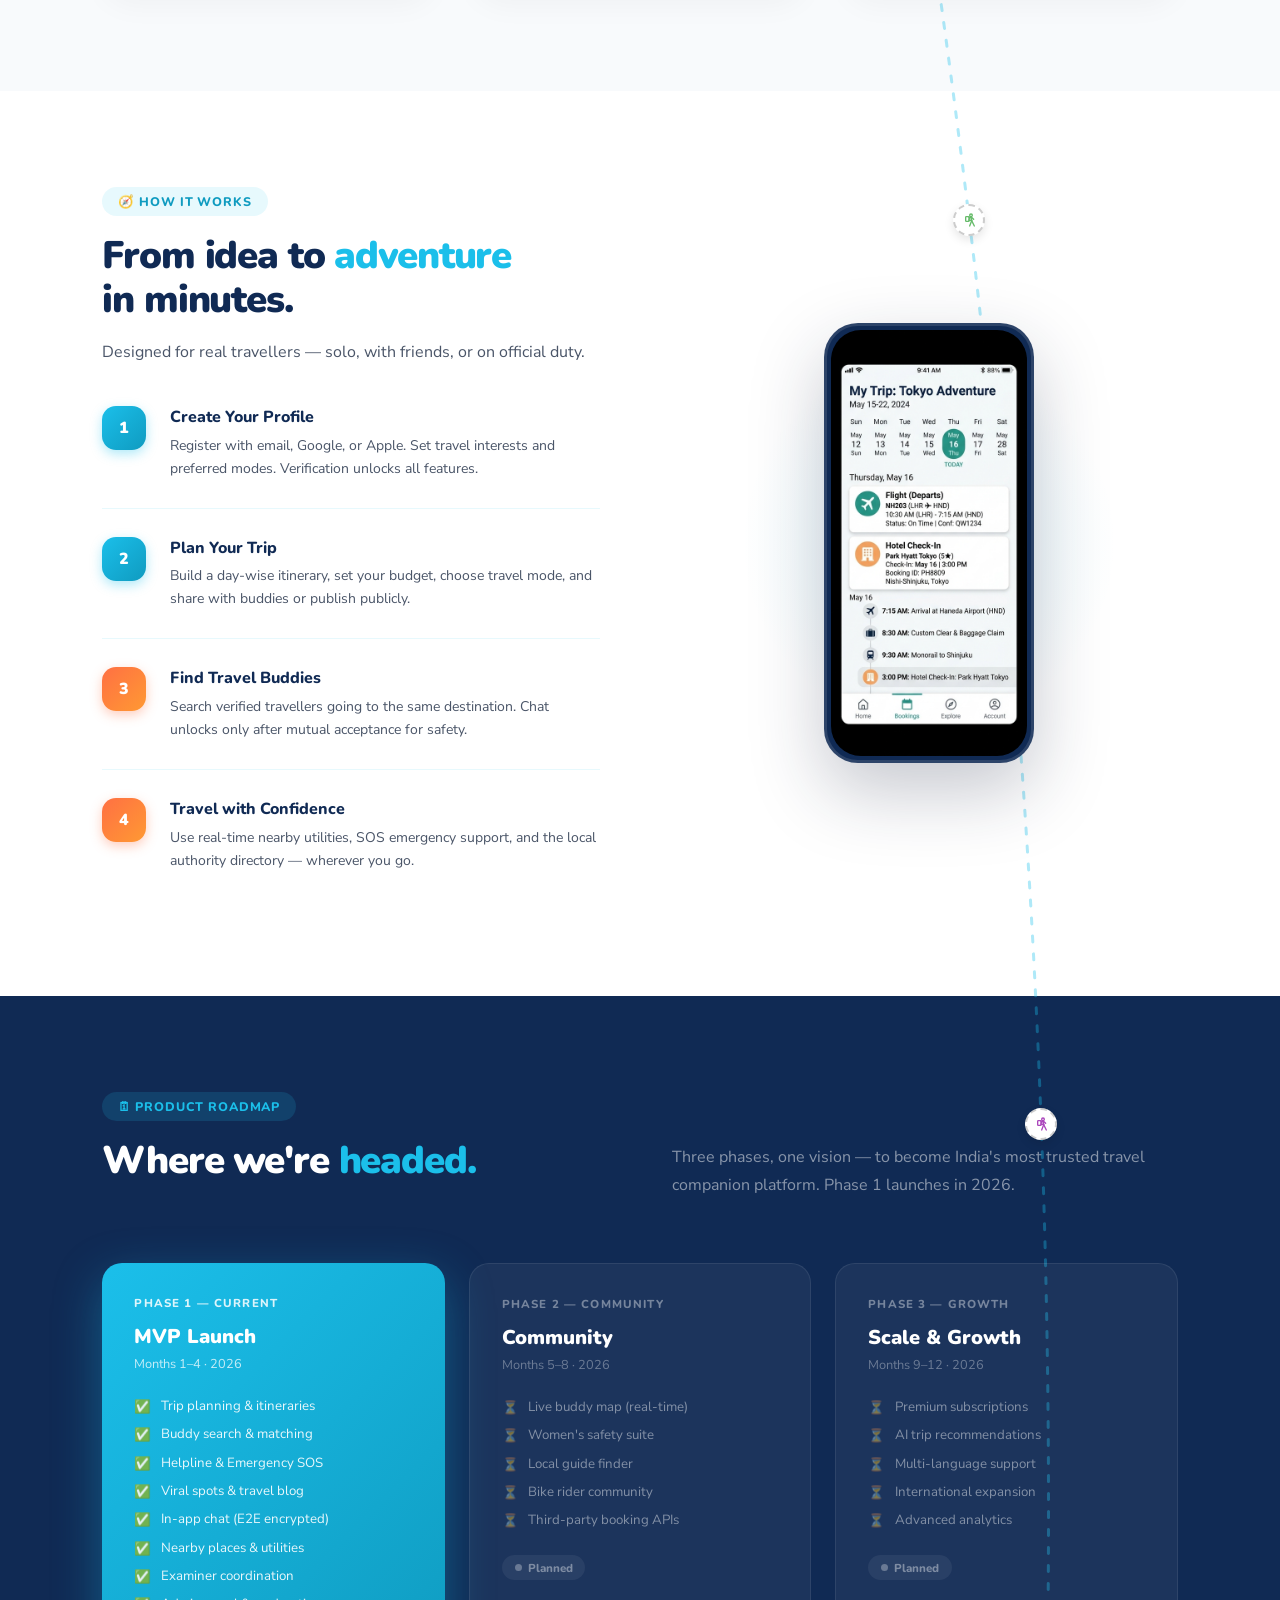
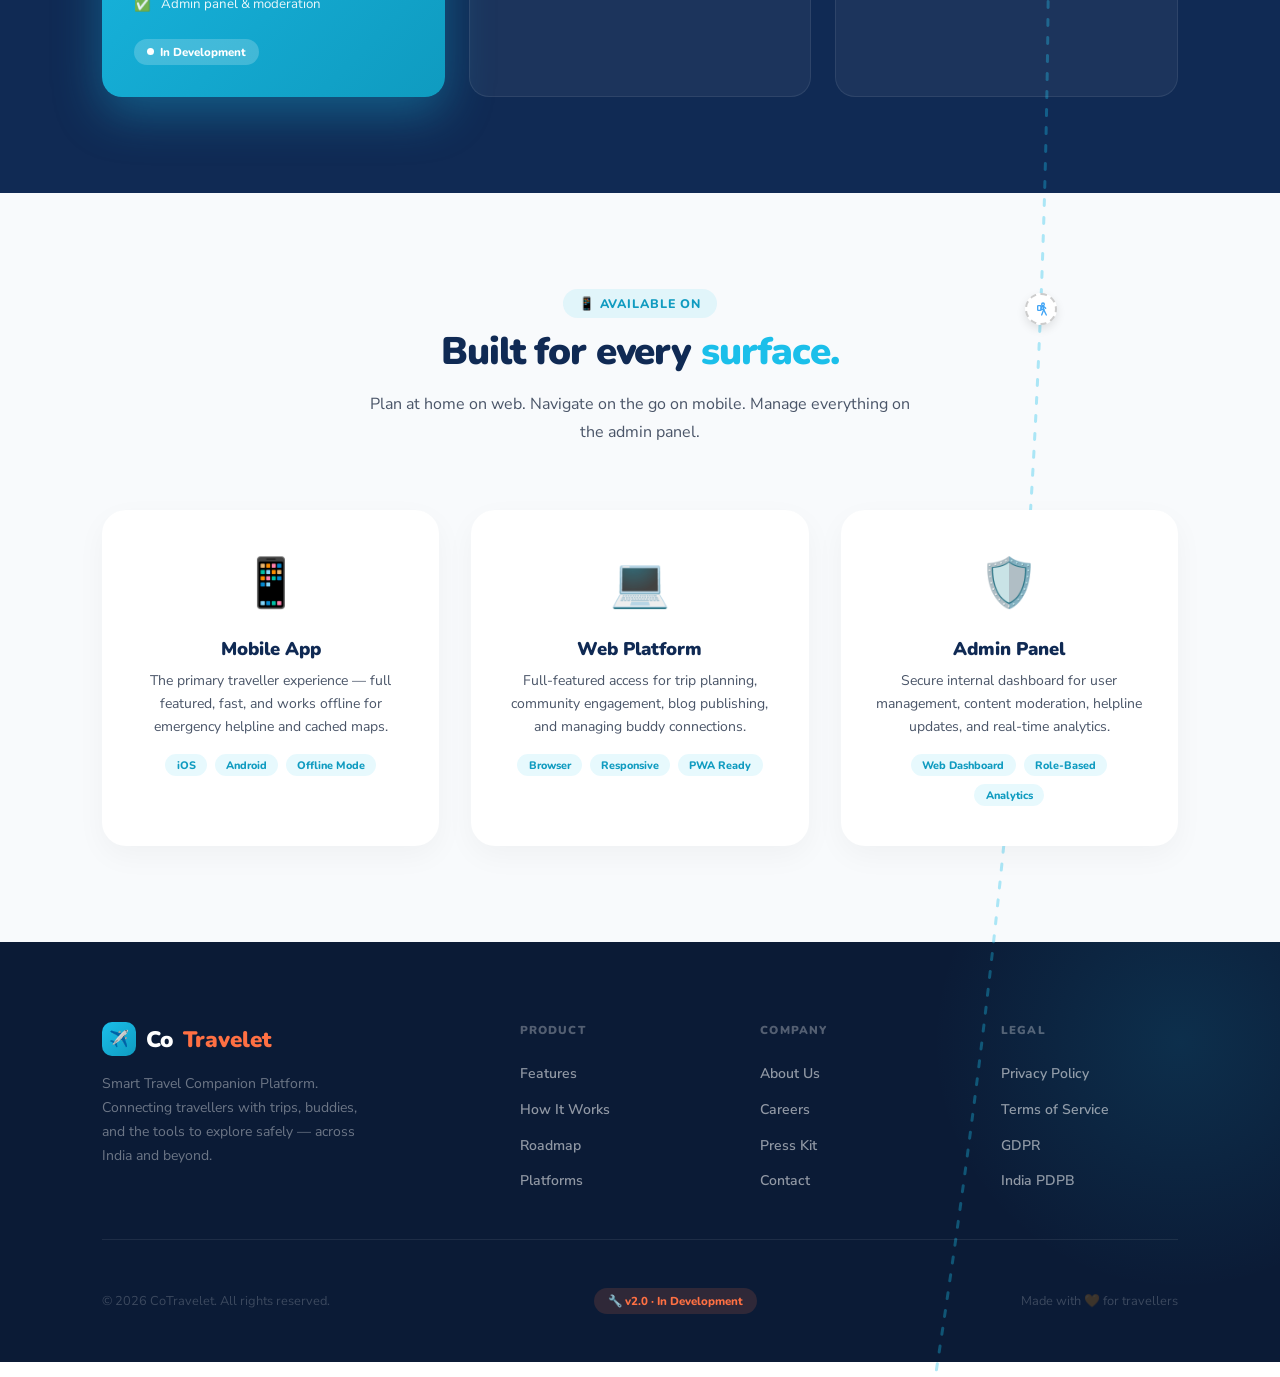
==== commit c04d1b5f: "Replace generic avatars with custom stickman hiking with backpack SVGs" ====
--- a/index.html
+++ b/index.html
@@ -302,7 +302,13 @@
 #t3 { z-index: 3; border-color: #FFA726; }
 #t4 { z-index: 2; border-color: #AB47BC; }
 #t5 { z-index: 1; border-color: #42A5F5; }
-.traveler-icon svg { width: 18px; height: 18px; }
+.traveler-icon svg { width: 20px; height: 20px; fill: none; stroke-width: 2; stroke-linecap: round; stroke-linejoin: round; }
+#t0 svg { stroke: var(--navy); }
+#t1 svg { stroke: #EF5350; }
+#t2 svg { stroke: #66BB6A; }
+#t3 svg { stroke: #FFA726; }
+#t4 svg { stroke: #AB47BC; }
+#t5 svg { stroke: #42A5F5; }
 
 .waiting-person {
   position: absolute; z-index: 4; width: 32px; height: 32px; background: white; border-radius: 50%;
@@ -311,12 +317,12 @@
   transform: translate(-50%, -50%); transition: all 0.4s ease;
 }
 .waiting-person.picked-up { opacity: 0; transform: translate(-50%, -50%) scale(0); }
-.waiting-person svg { width: 16px; height: 16px; fill: var(--text); }
-#waiting-0 svg { fill: #EF5350; }
-#waiting-1 svg { fill: #66BB6A; }
-#waiting-2 svg { fill: #FFA726; }
-#waiting-3 svg { fill: #AB47BC; }
-#waiting-4 svg { fill: #42A5F5; }
+.waiting-person svg { width: 16px; height: 16px; fill: none; stroke-width: 2; stroke-linecap: round; stroke-linejoin: round; }
+#waiting-0 svg { stroke: #EF5350; }
+#waiting-1 svg { stroke: #66BB6A; }
+#waiting-2 svg { stroke: #FFA726; }
+#waiting-3 svg { stroke: #AB47BC; }
+#waiting-4 svg { stroke: #42A5F5; }
 
 .end-destination {
   position: absolute; z-index: 5; display: flex; align-items: center; gap: 8px;
@@ -357,20 +363,20 @@
 </div>
 
 <!-- Waiting Buddies at sections -->
-<div id="waiting-0" class="waiting-person"><svg viewBox="0 0 24 24"><path d="M12 12c2.21 0 4-1.79 4-4s-1.79-4-4-4-4 1.79-4 4 1.79 4 4 4zm0 2c-2.67 0-8 1.34-8 4v2h16v-2c0-2.66-5.33-4-8-4z"/></svg></div>
-<div id="waiting-1" class="waiting-person"><svg viewBox="0 0 24 24"><path d="M12 12c2.21 0 4-1.79 4-4s-1.79-4-4-4-4 1.79-4 4 1.79 4 4 4zm0 2c-2.67 0-8 1.34-8 4v2h16v-2c0-2.66-5.33-4-8-4z"/></svg></div>
-<div id="waiting-2" class="waiting-person"><svg viewBox="0 0 24 24"><path d="M12 12c2.21 0 4-1.79 4-4s-1.79-4-4-4-4 1.79-4 4 1.79 4 4 4zm0 2c-2.67 0-8 1.34-8 4v2h16v-2c0-2.66-5.33-4-8-4z"/></svg></div>
-<div id="waiting-3" class="waiting-person"><svg viewBox="0 0 24 24"><path d="M12 12c2.21 0 4-1.79 4-4s-1.79-4-4-4-4 1.79-4 4 1.79 4 4 4zm0 2c-2.67 0-8 1.34-8 4v2h16v-2c0-2.66-5.33-4-8-4z"/></svg></div>
-<div id="waiting-4" class="waiting-person"><svg viewBox="0 0 24 24"><path d="M12 12c2.21 0 4-1.79 4-4s-1.79-4-4-4-4 1.79-4 4 1.79 4 4 4zm0 2c-2.67 0-8 1.34-8 4v2h16v-2c0-2.66-5.33-4-8-4z"/></svg></div>
+<div id="waiting-0" class="waiting-person"><svg viewBox="0 0 24 24"><circle cx="15" cy="5" r="2"/><path d="M15 7l1 6"/><path d="M16 13l-3 8"/><path d="M16 13l4 8"/><path d="M15 7l-3 4"/><path d="M15 7l4 4"/><rect x="7" y="7" width="5" height="7" rx="1"/><path d="M12 8l3-1"/><path d="M12 13l4-1"/></svg></div>
+<div id="waiting-1" class="waiting-person"><svg viewBox="0 0 24 24"><circle cx="15" cy="5" r="2"/><path d="M15 7l1 6"/><path d="M16 13l-3 8"/><path d="M16 13l4 8"/><path d="M15 7l-3 4"/><path d="M15 7l4 4"/><rect x="7" y="7" width="5" height="7" rx="1"/><path d="M12 8l3-1"/><path d="M12 13l4-1"/></svg></div>
+<div id="waiting-2" class="waiting-person"><svg viewBox="0 0 24 24"><circle cx="15" cy="5" r="2"/><path d="M15 7l1 6"/><path d="M16 13l-3 8"/><path d="M16 13l4 8"/><path d="M15 7l-3 4"/><path d="M15 7l4 4"/><rect x="7" y="7" width="5" height="7" rx="1"/><path d="M12 8l3-1"/><path d="M12 13l4-1"/></svg></div>
+<div id="waiting-3" class="waiting-person"><svg viewBox="0 0 24 24"><circle cx="15" cy="5" r="2"/><path d="M15 7l1 6"/><path d="M16 13l-3 8"/><path d="M16 13l4 8"/><path d="M15 7l-3 4"/><path d="M15 7l4 4"/><rect x="7" y="7" width="5" height="7" rx="1"/><path d="M12 8l3-1"/><path d="M12 13l4-1"/></svg></div>
+<div id="waiting-4" class="waiting-person"><svg viewBox="0 0 24 24"><circle cx="15" cy="5" r="2"/><path d="M15 7l1 6"/><path d="M16 13l-3 8"/><path d="M16 13l4 8"/><path d="M15 7l-3 4"/><path d="M15 7l4 4"/><rect x="7" y="7" width="5" height="7" rx="1"/><path d="M12 8l3-1"/><path d="M12 13l4-1"/></svg></div>
 
 <!-- The Moving Travelers Group -->
 <div id="scroll-travelers" class="scroll-travelers">
-  <div class="traveler-icon" id="t0"><svg viewBox="0 0 24 24" fill="var(--navy)"><path d="M12 12c2.21 0 4-1.79 4-4s-1.79-4-4-4-4 1.79-4 4 1.79 4 4 4zm0 2c-2.67 0-8 1.34-8 4v2h16v-2c0-2.66-5.33-4-8-4z"/></svg></div>
-  <div class="traveler-icon hidden" id="t1"><svg viewBox="0 0 24 24" fill="#EF5350"><path d="M12 12c2.21 0 4-1.79 4-4s-1.79-4-4-4-4 1.79-4 4 1.79 4 4 4zm0 2c-2.67 0-8 1.34-8 4v2h16v-2c0-2.66-5.33-4-8-4z"/></svg></div>
-  <div class="traveler-icon hidden" id="t2"><svg viewBox="0 0 24 24" fill="#66BB6A"><path d="M12 12c2.21 0 4-1.79 4-4s-1.79-4-4-4-4 1.79-4 4 1.79 4 4 4zm0 2c-2.67 0-8 1.34-8 4v2h16v-2c0-2.66-5.33-4-8-4z"/></svg></div>
-  <div class="traveler-icon hidden" id="t3"><svg viewBox="0 0 24 24" fill="#FFA726"><path d="M12 12c2.21 0 4-1.79 4-4s-1.79-4-4-4-4 1.79-4 4 1.79 4 4 4zm0 2c-2.67 0-8 1.34-8 4v2h16v-2c0-2.66-5.33-4-8-4z"/></svg></div>
-  <div class="traveler-icon hidden" id="t4"><svg viewBox="0 0 24 24" fill="#AB47BC"><path d="M12 12c2.21 0 4-1.79 4-4s-1.79-4-4-4-4 1.79-4 4 1.79 4 4 4zm0 2c-2.67 0-8 1.34-8 4v2h16v-2c0-2.66-5.33-4-8-4z"/></svg></div>
-  <div class="traveler-icon hidden" id="t5"><svg viewBox="0 0 24 24" fill="#42A5F5"><path d="M12 12c2.21 0 4-1.79 4-4s-1.79-4-4-4-4 1.79-4 4 1.79 4 4 4zm0 2c-2.67 0-8 1.34-8 4v2h16v-2c0-2.66-5.33-4-8-4z"/></svg></div>
+  <div class="traveler-icon" id="t0"><svg viewBox="0 0 24 24"><circle cx="15" cy="5" r="2"/><path d="M15 7l1 6"/><path d="M16 13l-3 8"/><path d="M16 13l4 8"/><path d="M15 7l-3 4"/><path d="M15 7l4 4"/><rect x="7" y="7" width="5" height="7" rx="1"/><path d="M12 8l3-1"/><path d="M12 13l4-1"/></svg></div>
+  <div class="traveler-icon hidden" id="t1"><svg viewBox="0 0 24 24"><circle cx="15" cy="5" r="2"/><path d="M15 7l1 6"/><path d="M16 13l-3 8"/><path d="M16 13l4 8"/><path d="M15 7l-3 4"/><path d="M15 7l4 4"/><rect x="7" y="7" width="5" height="7" rx="1"/><path d="M12 8l3-1"/><path d="M12 13l4-1"/></svg></div>
+  <div class="traveler-icon hidden" id="t2"><svg viewBox="0 0 24 24"><circle cx="15" cy="5" r="2"/><path d="M15 7l1 6"/><path d="M16 13l-3 8"/><path d="M16 13l4 8"/><path d="M15 7l-3 4"/><path d="M15 7l4 4"/><rect x="7" y="7" width="5" height="7" rx="1"/><path d="M12 8l3-1"/><path d="M12 13l4-1"/></svg></div>
+  <div class="traveler-icon hidden" id="t3"><svg viewBox="0 0 24 24"><circle cx="15" cy="5" r="2"/><path d="M15 7l1 6"/><path d="M16 13l-3 8"/><path d="M16 13l4 8"/><path d="M15 7l-3 4"/><path d="M15 7l4 4"/><rect x="7" y="7" width="5" height="7" rx="1"/><path d="M12 8l3-1"/><path d="M12 13l4-1"/></svg></div>
+  <div class="traveler-icon hidden" id="t4"><svg viewBox="0 0 24 24"><circle cx="15" cy="5" r="2"/><path d="M15 7l1 6"/><path d="M16 13l-3 8"/><path d="M16 13l4 8"/><path d="M15 7l-3 4"/><path d="M15 7l4 4"/><rect x="7" y="7" width="5" height="7" rx="1"/><path d="M12 8l3-1"/><path d="M12 13l4-1"/></svg></div>
+  <div class="traveler-icon hidden" id="t5"><svg viewBox="0 0 24 24"><circle cx="15" cy="5" r="2"/><path d="M15 7l1 6"/><path d="M16 13l-3 8"/><path d="M16 13l4 8"/><path d="M15 7l-3 4"/><path d="M15 7l4 4"/><rect x="7" y="7" width="5" height="7" rx="1"/><path d="M12 8l3-1"/><path d="M12 13l4-1"/></svg></div>
 </div>
 
 <!-- End Destination -->
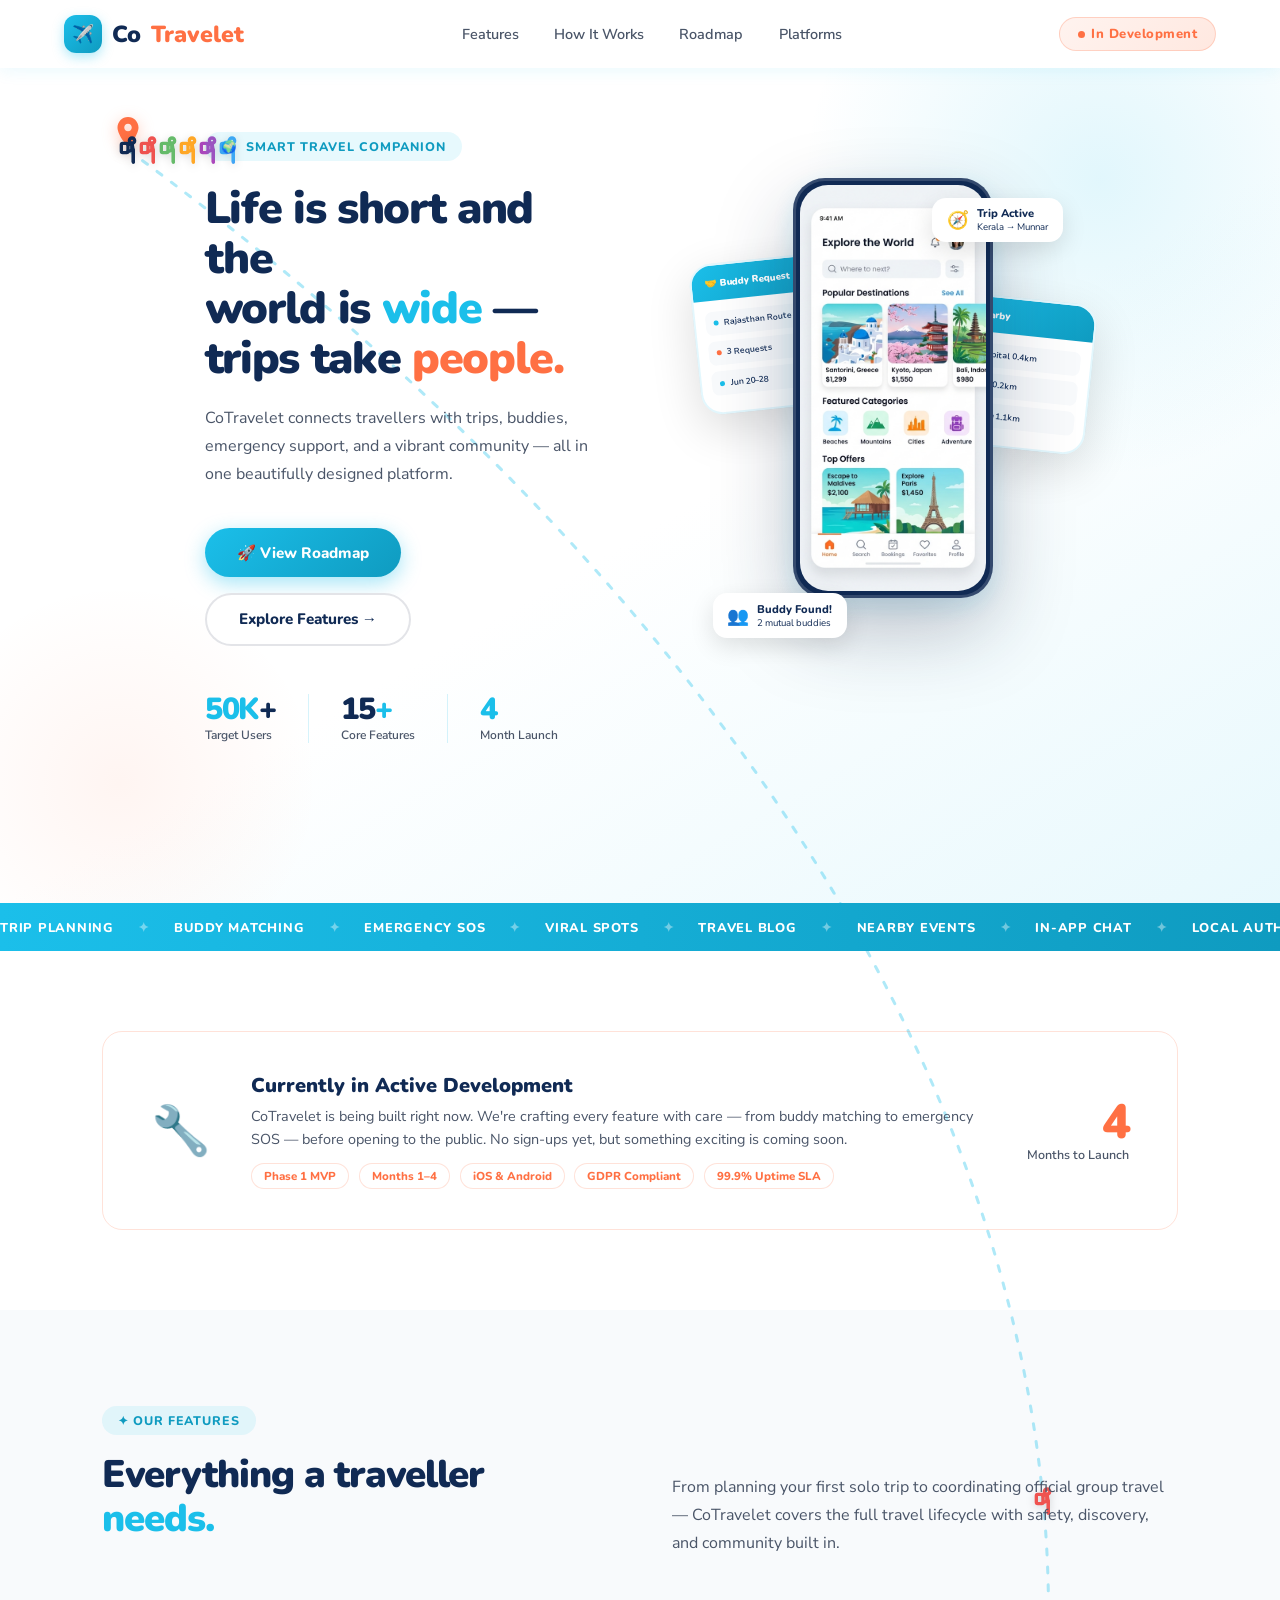
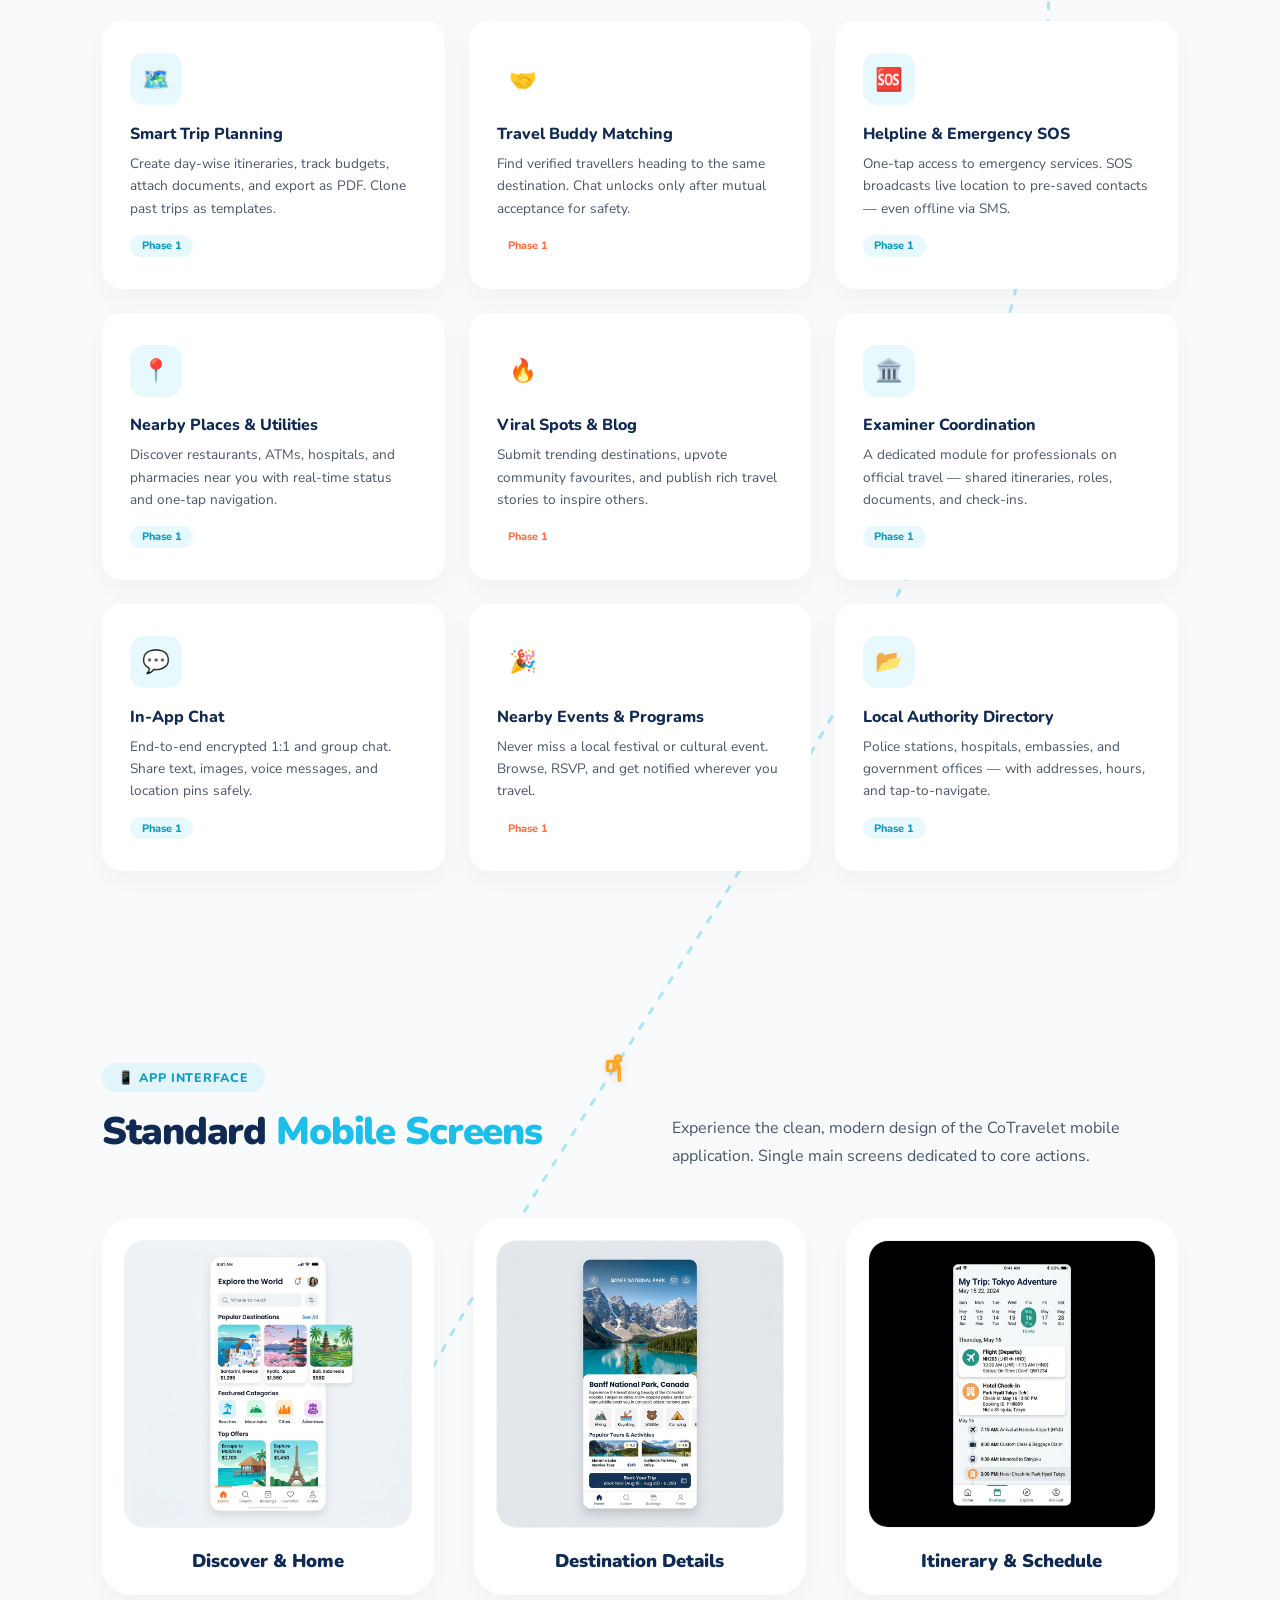
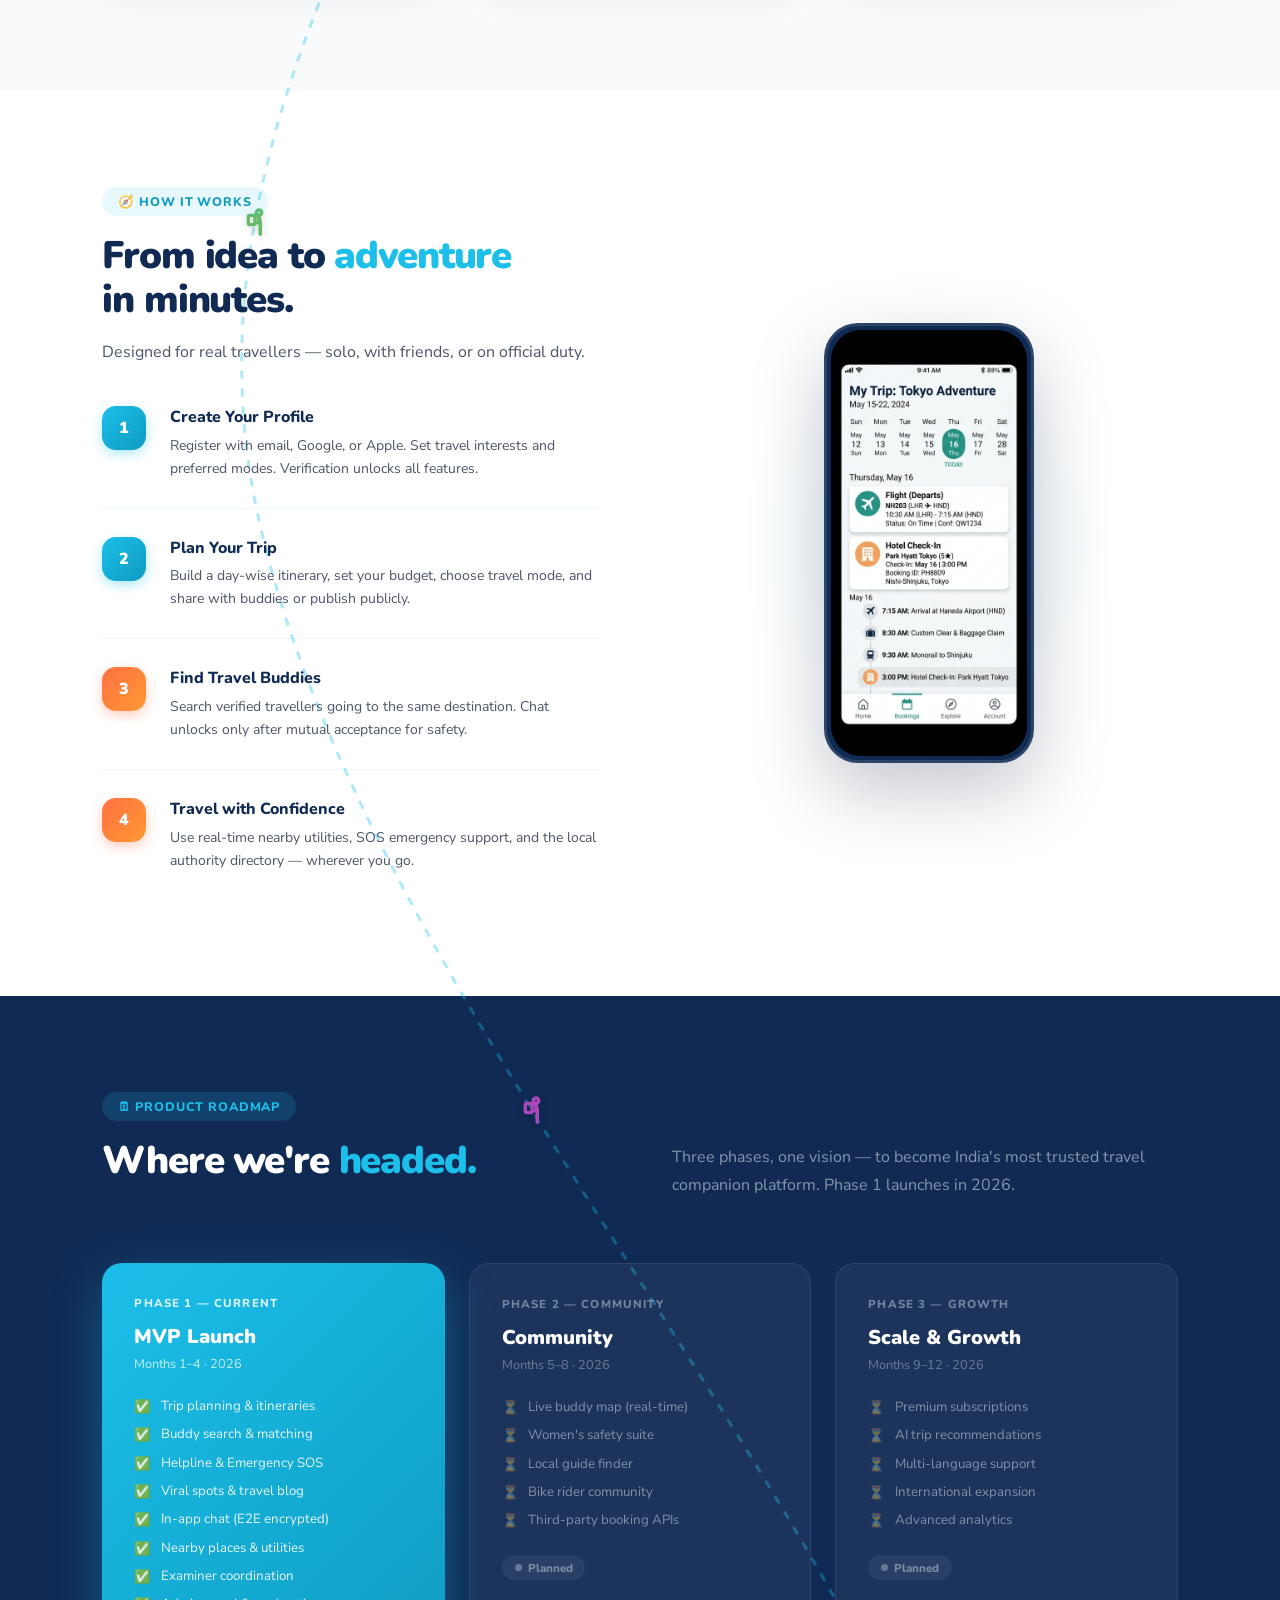
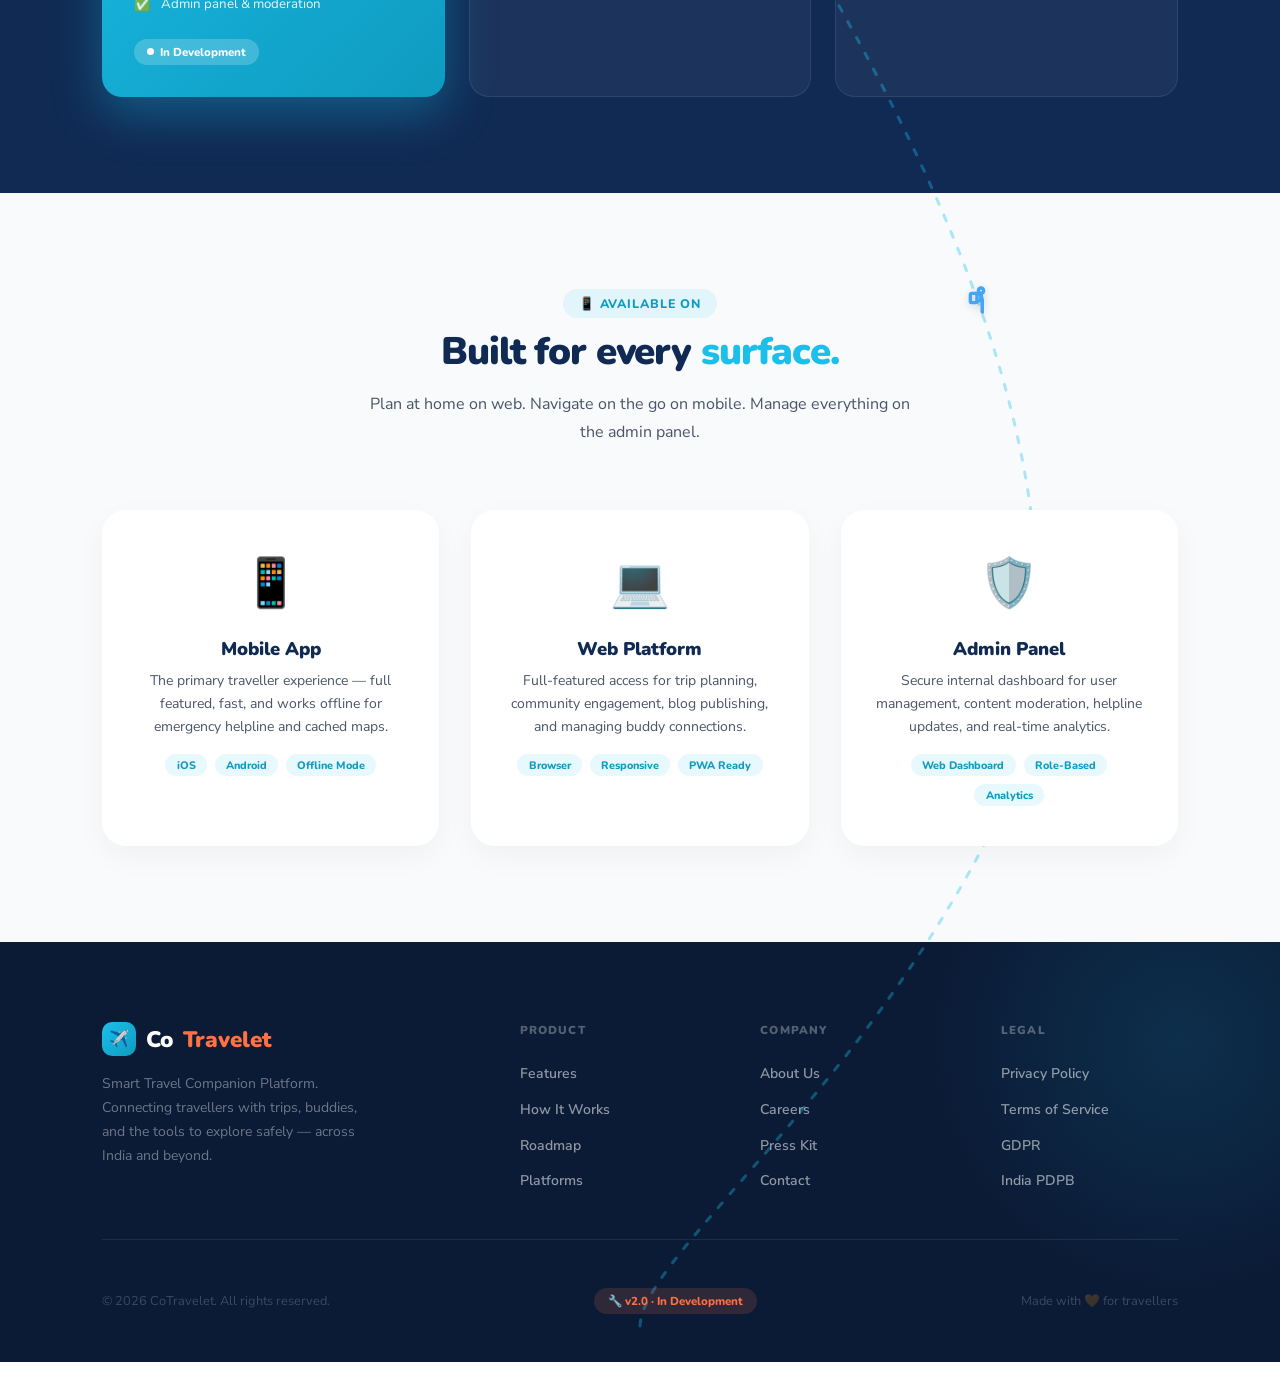
==== commit 6a5e354d: "Remove avatar backgrounds and add dynamic CSS walking animation for stickmen" ====
--- a/index.html
+++ b/index.html
@@ -281,28 +281,27 @@
 .route-pin svg { width: 100%; height: 100%; fill: var(--orange); }
 
 .scroll-travelers {
-  position: absolute; top: -16px; left: -16px; z-index: 6; pointer-events: none;
+  position: absolute; top: -20px; left: -20px; z-index: 6; pointer-events: none;
   display: flex; align-items: center; 
-  will-change: transform; transition: transform 0.15s ease-out;
-  transform-origin: 16px 50%;
+  will-change: transform; transition: transform 0.15s linear;
+  transform-origin: 20px 50%;
 }
 .traveler-icon {
-  width: 32px; height: 32px; background: white; border-radius: 50%;
-  box-shadow: 0 4px 10px rgba(0,0,0,0.1); border: 2px solid var(--sky);
+  width: 40px; height: 40px; 
   display: flex; align-items: center; justify-content: center;
-  opacity: 0; transform: scale(0); margin-left: -16px;
+  opacity: 0; transform: scale(0); margin-left: -20px;
   transition: all 0.4s cubic-bezier(0.175, 0.885, 0.32, 1.275);
 }
-.traveler-icon:first-child { opacity: 1; transform: scale(1); margin-left: 0; border-color: var(--navy); z-index: 10; }
-.traveler-icon.visible { opacity: 1; transform: scale(1); margin-left: -12px; }
+.traveler-icon:first-child { opacity: 1; transform: scale(1); margin-left: 0; z-index: 10; }
+.traveler-icon.visible { opacity: 1; transform: scale(1); margin-left: -18px; }
 
 #t0 { z-index: 6; }
-#t1 { z-index: 5; border-color: #EF5350; }
-#t2 { z-index: 4; border-color: #66BB6A; }
-#t3 { z-index: 3; border-color: #FFA726; }
-#t4 { z-index: 2; border-color: #AB47BC; }
-#t5 { z-index: 1; border-color: #42A5F5; }
-.traveler-icon svg { width: 20px; height: 20px; fill: none; stroke-width: 2; stroke-linecap: round; stroke-linejoin: round; }
+#t1 { z-index: 5; }
+#t2 { z-index: 4; }
+#t3 { z-index: 3; }
+#t4 { z-index: 2; }
+#t5 { z-index: 1; }
+.traveler-icon svg { width: 32px; height: 32px; fill: none; stroke-width: 2.5; stroke-linecap: round; stroke-linejoin: round; filter: drop-shadow(0 2px 4px rgba(0,0,0,0.15)); }
 #t0 svg { stroke: var(--navy); }
 #t1 svg { stroke: #EF5350; }
 #t2 svg { stroke: #66BB6A; }
@@ -311,18 +310,40 @@
 #t5 svg { stroke: #42A5F5; }
 
 .waiting-person {
-  position: absolute; z-index: 4; width: 32px; height: 32px; background: white; border-radius: 50%;
-  box-shadow: 0 4px 10px rgba(0,0,0,0.1); border: 2px dashed rgba(0,0,0,0.2);
+  position: absolute; z-index: 4; width: 40px; height: 40px;
   display: flex; align-items: center; justify-content: center;
   transform: translate(-50%, -50%); transition: all 0.4s ease;
 }
 .waiting-person.picked-up { opacity: 0; transform: translate(-50%, -50%) scale(0); }
-.waiting-person svg { width: 16px; height: 16px; fill: none; stroke-width: 2; stroke-linecap: round; stroke-linejoin: round; }
+.waiting-person svg { width: 32px; height: 32px; fill: none; stroke-width: 2.5; stroke-linecap: round; stroke-linejoin: round; filter: drop-shadow(0 2px 4px rgba(0,0,0,0.15)); }
 #waiting-0 svg { stroke: #EF5350; }
 #waiting-1 svg { stroke: #66BB6A; }
 #waiting-2 svg { stroke: #FFA726; }
 #waiting-3 svg { stroke: #AB47BC; }
 #waiting-4 svg { stroke: #42A5F5; }
+
+/* Walking Animations */
+.leg1, .leg2 { transform-origin: 16px 13px; }
+.arm1, .arm2 { transform-origin: 15px 7px; }
+
+.walking .leg1 { animation: swing1 0.4s infinite alternate ease-in-out; }
+.walking .leg2 { animation: swing2 0.4s infinite alternate ease-in-out; }
+.walking .arm1 { animation: swing2 0.4s infinite alternate ease-in-out; }
+.walking .arm2 { animation: swing1 0.4s infinite alternate ease-in-out; }
+.walking .character { animation: bob 0.2s infinite alternate ease-in-out; }
+
+@keyframes swing1 {
+  0% { transform: rotate(-30deg); }
+  100% { transform: rotate(30deg); }
+}
+@keyframes swing2 {
+  0% { transform: rotate(30deg); }
+  100% { transform: rotate(-30deg); }
+}
+@keyframes bob {
+  0% { transform: translateY(0); }
+  100% { transform: translateY(-1.5px); }
+}
 
 .end-destination {
   position: absolute; z-index: 5; display: flex; align-items: center; gap: 8px;
@@ -363,20 +384,20 @@
 </div>
 
 <!-- Waiting Buddies at sections -->
-<div id="waiting-0" class="waiting-person"><svg viewBox="0 0 24 24"><circle cx="15" cy="5" r="2"/><path d="M15 7l1 6"/><path d="M16 13l-3 8"/><path d="M16 13l4 8"/><path d="M15 7l-3 4"/><path d="M15 7l4 4"/><rect x="7" y="7" width="5" height="7" rx="1"/><path d="M12 8l3-1"/><path d="M12 13l4-1"/></svg></div>
-<div id="waiting-1" class="waiting-person"><svg viewBox="0 0 24 24"><circle cx="15" cy="5" r="2"/><path d="M15 7l1 6"/><path d="M16 13l-3 8"/><path d="M16 13l4 8"/><path d="M15 7l-3 4"/><path d="M15 7l4 4"/><rect x="7" y="7" width="5" height="7" rx="1"/><path d="M12 8l3-1"/><path d="M12 13l4-1"/></svg></div>
-<div id="waiting-2" class="waiting-person"><svg viewBox="0 0 24 24"><circle cx="15" cy="5" r="2"/><path d="M15 7l1 6"/><path d="M16 13l-3 8"/><path d="M16 13l4 8"/><path d="M15 7l-3 4"/><path d="M15 7l4 4"/><rect x="7" y="7" width="5" height="7" rx="1"/><path d="M12 8l3-1"/><path d="M12 13l4-1"/></svg></div>
-<div id="waiting-3" class="waiting-person"><svg viewBox="0 0 24 24"><circle cx="15" cy="5" r="2"/><path d="M15 7l1 6"/><path d="M16 13l-3 8"/><path d="M16 13l4 8"/><path d="M15 7l-3 4"/><path d="M15 7l4 4"/><rect x="7" y="7" width="5" height="7" rx="1"/><path d="M12 8l3-1"/><path d="M12 13l4-1"/></svg></div>
-<div id="waiting-4" class="waiting-person"><svg viewBox="0 0 24 24"><circle cx="15" cy="5" r="2"/><path d="M15 7l1 6"/><path d="M16 13l-3 8"/><path d="M16 13l4 8"/><path d="M15 7l-3 4"/><path d="M15 7l4 4"/><rect x="7" y="7" width="5" height="7" rx="1"/><path d="M12 8l3-1"/><path d="M12 13l4-1"/></svg></div>
+<div id="waiting-0" class="waiting-person"><svg viewBox="0 0 24 24"><g class="character"><circle cx="15" cy="5" r="2"/><path d="M15 7l1 6"/><path class="leg1" d="M16 13v8"/><path class="leg2" d="M16 13v8"/><path class="arm1" d="M15 7v5"/><path class="arm2" d="M15 7v5"/><rect x="7" y="7" width="5" height="7" rx="1"/><path d="M12 8l3-1"/><path d="M12 13l4-1"/></g></svg></div>
+<div id="waiting-1" class="waiting-person"><svg viewBox="0 0 24 24"><g class="character"><circle cx="15" cy="5" r="2"/><path d="M15 7l1 6"/><path class="leg1" d="M16 13v8"/><path class="leg2" d="M16 13v8"/><path class="arm1" d="M15 7v5"/><path class="arm2" d="M15 7v5"/><rect x="7" y="7" width="5" height="7" rx="1"/><path d="M12 8l3-1"/><path d="M12 13l4-1"/></g></svg></div>
+<div id="waiting-2" class="waiting-person"><svg viewBox="0 0 24 24"><g class="character"><circle cx="15" cy="5" r="2"/><path d="M15 7l1 6"/><path class="leg1" d="M16 13v8"/><path class="leg2" d="M16 13v8"/><path class="arm1" d="M15 7v5"/><path class="arm2" d="M15 7v5"/><rect x="7" y="7" width="5" height="7" rx="1"/><path d="M12 8l3-1"/><path d="M12 13l4-1"/></g></svg></div>
+<div id="waiting-3" class="waiting-person"><svg viewBox="0 0 24 24"><g class="character"><circle cx="15" cy="5" r="2"/><path d="M15 7l1 6"/><path class="leg1" d="M16 13v8"/><path class="leg2" d="M16 13v8"/><path class="arm1" d="M15 7v5"/><path class="arm2" d="M15 7v5"/><rect x="7" y="7" width="5" height="7" rx="1"/><path d="M12 8l3-1"/><path d="M12 13l4-1"/></g></svg></div>
+<div id="waiting-4" class="waiting-person"><svg viewBox="0 0 24 24"><g class="character"><circle cx="15" cy="5" r="2"/><path d="M15 7l1 6"/><path class="leg1" d="M16 13v8"/><path class="leg2" d="M16 13v8"/><path class="arm1" d="M15 7v5"/><path class="arm2" d="M15 7v5"/><rect x="7" y="7" width="5" height="7" rx="1"/><path d="M12 8l3-1"/><path d="M12 13l4-1"/></g></svg></div>
 
 <!-- The Moving Travelers Group -->
 <div id="scroll-travelers" class="scroll-travelers">
-  <div class="traveler-icon" id="t0"><svg viewBox="0 0 24 24"><circle cx="15" cy="5" r="2"/><path d="M15 7l1 6"/><path d="M16 13l-3 8"/><path d="M16 13l4 8"/><path d="M15 7l-3 4"/><path d="M15 7l4 4"/><rect x="7" y="7" width="5" height="7" rx="1"/><path d="M12 8l3-1"/><path d="M12 13l4-1"/></svg></div>
-  <div class="traveler-icon hidden" id="t1"><svg viewBox="0 0 24 24"><circle cx="15" cy="5" r="2"/><path d="M15 7l1 6"/><path d="M16 13l-3 8"/><path d="M16 13l4 8"/><path d="M15 7l-3 4"/><path d="M15 7l4 4"/><rect x="7" y="7" width="5" height="7" rx="1"/><path d="M12 8l3-1"/><path d="M12 13l4-1"/></svg></div>
-  <div class="traveler-icon hidden" id="t2"><svg viewBox="0 0 24 24"><circle cx="15" cy="5" r="2"/><path d="M15 7l1 6"/><path d="M16 13l-3 8"/><path d="M16 13l4 8"/><path d="M15 7l-3 4"/><path d="M15 7l4 4"/><rect x="7" y="7" width="5" height="7" rx="1"/><path d="M12 8l3-1"/><path d="M12 13l4-1"/></svg></div>
-  <div class="traveler-icon hidden" id="t3"><svg viewBox="0 0 24 24"><circle cx="15" cy="5" r="2"/><path d="M15 7l1 6"/><path d="M16 13l-3 8"/><path d="M16 13l4 8"/><path d="M15 7l-3 4"/><path d="M15 7l4 4"/><rect x="7" y="7" width="5" height="7" rx="1"/><path d="M12 8l3-1"/><path d="M12 13l4-1"/></svg></div>
-  <div class="traveler-icon hidden" id="t4"><svg viewBox="0 0 24 24"><circle cx="15" cy="5" r="2"/><path d="M15 7l1 6"/><path d="M16 13l-3 8"/><path d="M16 13l4 8"/><path d="M15 7l-3 4"/><path d="M15 7l4 4"/><rect x="7" y="7" width="5" height="7" rx="1"/><path d="M12 8l3-1"/><path d="M12 13l4-1"/></svg></div>
-  <div class="traveler-icon hidden" id="t5"><svg viewBox="0 0 24 24"><circle cx="15" cy="5" r="2"/><path d="M15 7l1 6"/><path d="M16 13l-3 8"/><path d="M16 13l4 8"/><path d="M15 7l-3 4"/><path d="M15 7l4 4"/><rect x="7" y="7" width="5" height="7" rx="1"/><path d="M12 8l3-1"/><path d="M12 13l4-1"/></svg></div>
+  <div class="traveler-icon" id="t0"><svg viewBox="0 0 24 24"><g class="character"><circle cx="15" cy="5" r="2"/><path d="M15 7l1 6"/><path class="leg1" d="M16 13v8"/><path class="leg2" d="M16 13v8"/><path class="arm1" d="M15 7v5"/><path class="arm2" d="M15 7v5"/><rect x="7" y="7" width="5" height="7" rx="1"/><path d="M12 8l3-1"/><path d="M12 13l4-1"/></g></svg></div>
+  <div class="traveler-icon hidden" id="t1"><svg viewBox="0 0 24 24"><g class="character"><circle cx="15" cy="5" r="2"/><path d="M15 7l1 6"/><path class="leg1" d="M16 13v8"/><path class="leg2" d="M16 13v8"/><path class="arm1" d="M15 7v5"/><path class="arm2" d="M15 7v5"/><rect x="7" y="7" width="5" height="7" rx="1"/><path d="M12 8l3-1"/><path d="M12 13l4-1"/></g></svg></div>
+  <div class="traveler-icon hidden" id="t2"><svg viewBox="0 0 24 24"><g class="character"><circle cx="15" cy="5" r="2"/><path d="M15 7l1 6"/><path class="leg1" d="M16 13v8"/><path class="leg2" d="M16 13v8"/><path class="arm1" d="M15 7v5"/><path class="arm2" d="M15 7v5"/><rect x="7" y="7" width="5" height="7" rx="1"/><path d="M12 8l3-1"/><path d="M12 13l4-1"/></g></svg></div>
+  <div class="traveler-icon hidden" id="t3"><svg viewBox="0 0 24 24"><g class="character"><circle cx="15" cy="5" r="2"/><path d="M15 7l1 6"/><path class="leg1" d="M16 13v8"/><path class="leg2" d="M16 13v8"/><path class="arm1" d="M15 7v5"/><path class="arm2" d="M15 7v5"/><rect x="7" y="7" width="5" height="7" rx="1"/><path d="M12 8l3-1"/><path d="M12 13l4-1"/></g></svg></div>
+  <div class="traveler-icon hidden" id="t4"><svg viewBox="0 0 24 24"><g class="character"><circle cx="15" cy="5" r="2"/><path d="M15 7l1 6"/><path class="leg1" d="M16 13v8"/><path class="leg2" d="M16 13v8"/><path class="arm1" d="M15 7v5"/><path class="arm2" d="M15 7v5"/><rect x="7" y="7" width="5" height="7" rx="1"/><path d="M12 8l3-1"/><path d="M12 13l4-1"/></g></svg></div>
+  <div class="traveler-icon hidden" id="t5"><svg viewBox="0 0 24 24"><g class="character"><circle cx="15" cy="5" r="2"/><path d="M15 7l1 6"/><path class="leg1" d="M16 13v8"/><path class="leg2" d="M16 13v8"/><path class="arm1" d="M15 7v5"/><path class="arm2" d="M15 7v5"/><rect x="7" y="7" width="5" height="7" rx="1"/><path d="M12 8l3-1"/><path d="M12 13l4-1"/></g></svg></div>
 </div>
 
 <!-- End Destination -->
@@ -780,6 +801,11 @@
     const travelers = document.getElementById('scroll-travelers');
     if(travelers) {
       travelers.style.transform = `translate(${pt.x}px, ${pt.y}px) scaleX(${scaleX})`;
+      travelers.classList.add('walking');
+      clearTimeout(window.walkTimeout);
+      window.walkTimeout = setTimeout(() => {
+        travelers.classList.remove('walking');
+      }, 150);
     }
 
     waitingPoints.forEach(wp => {
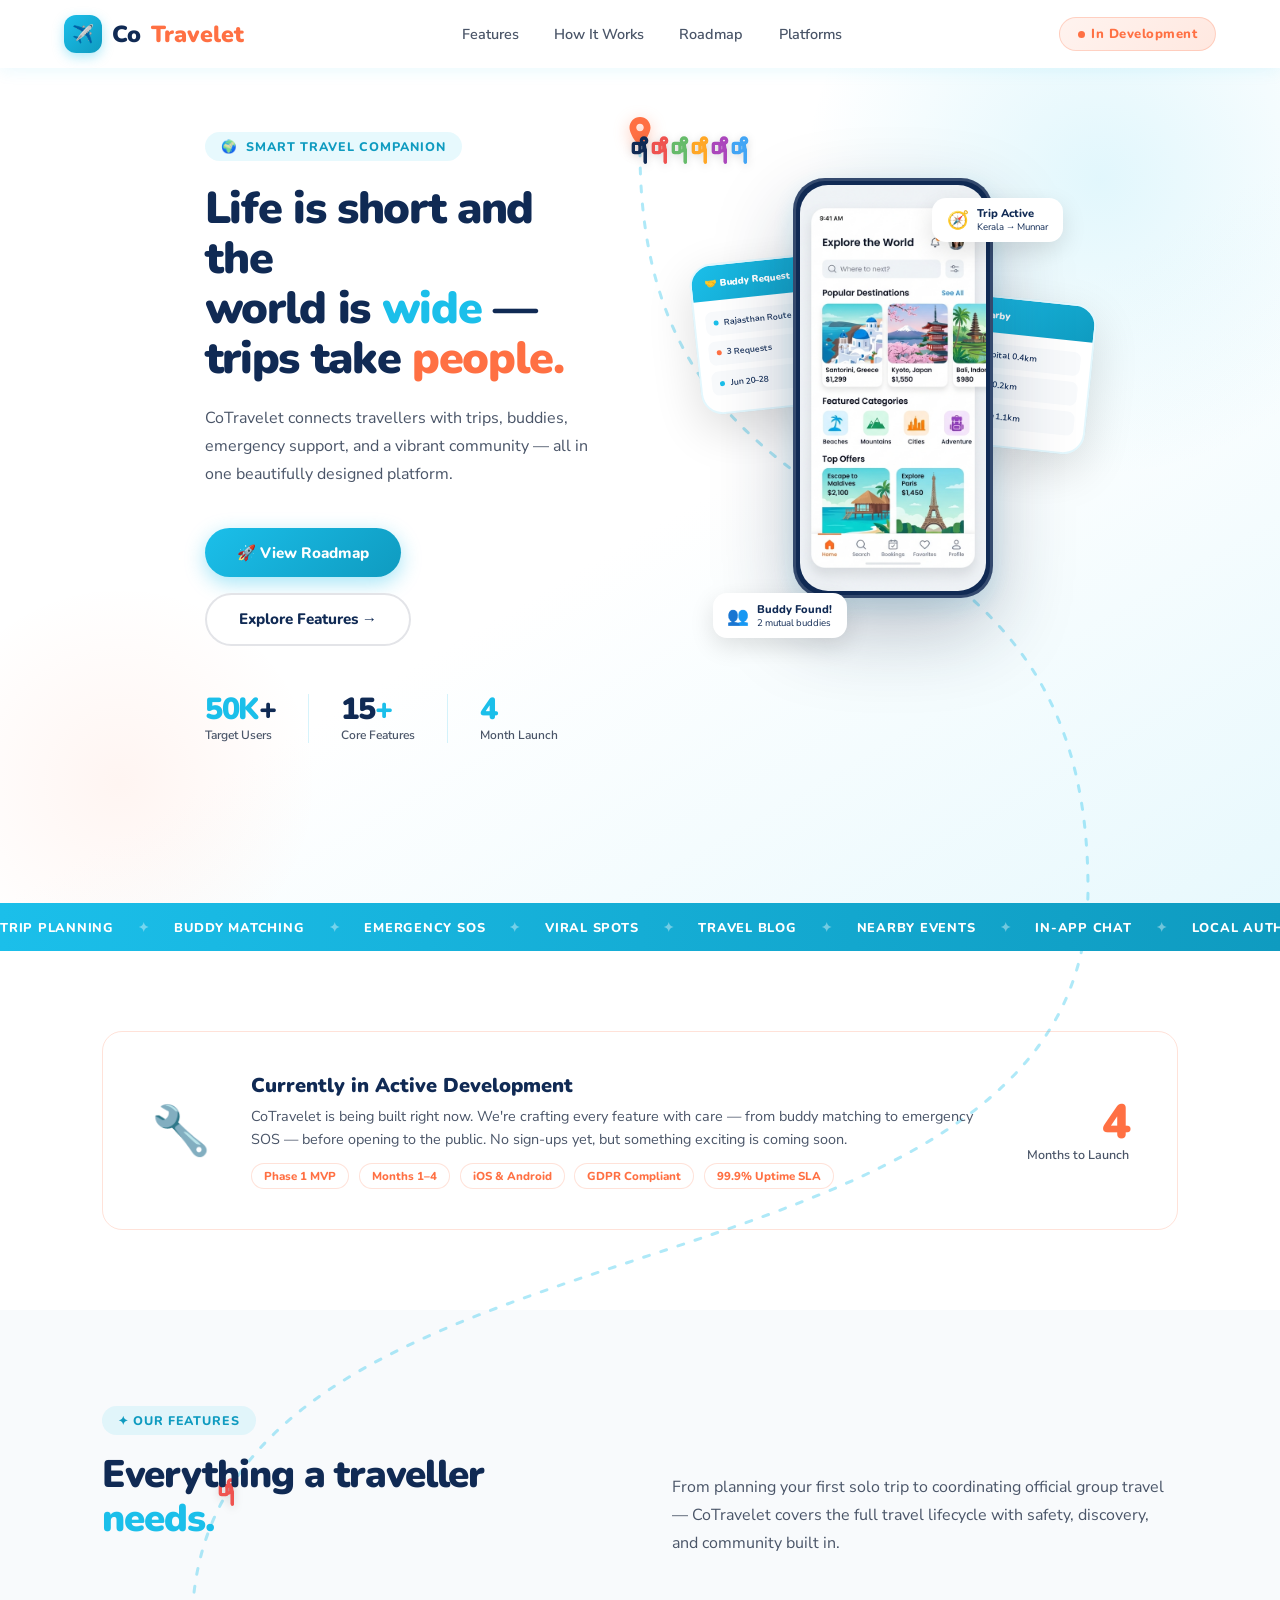
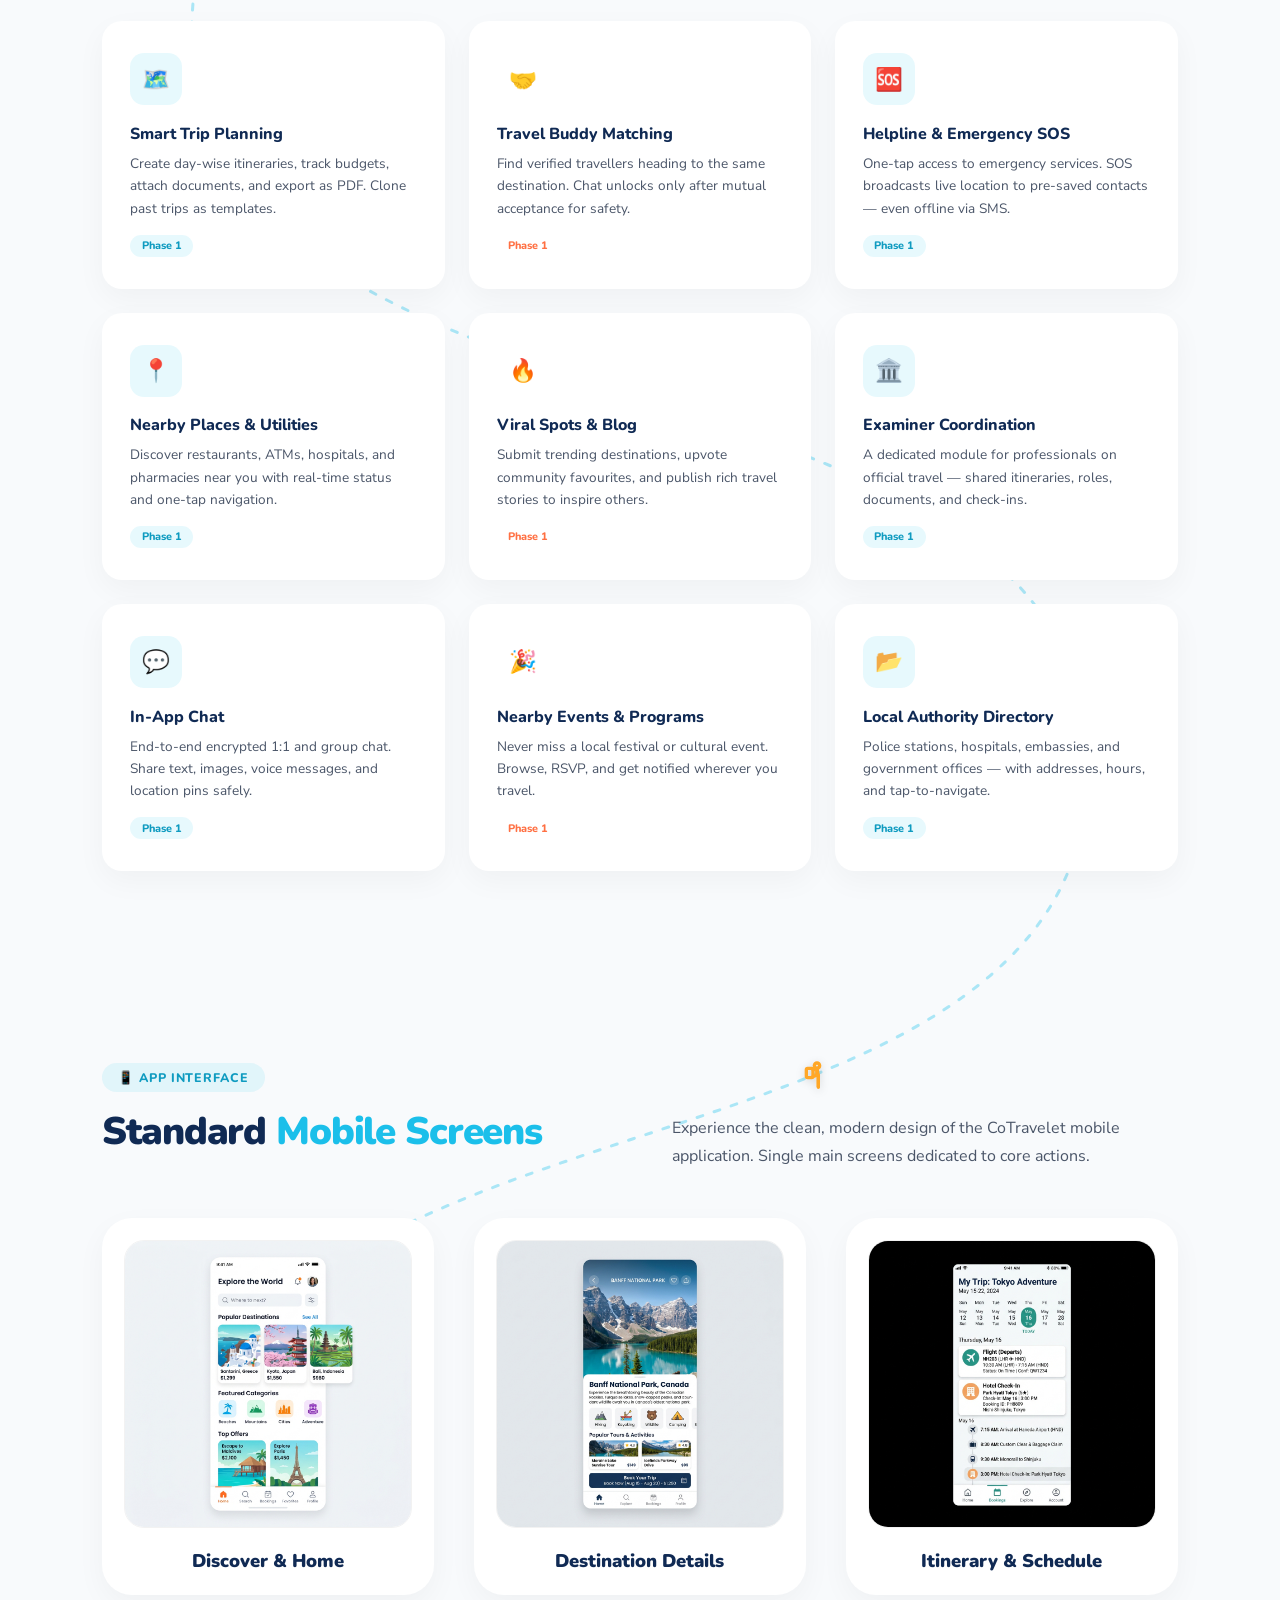
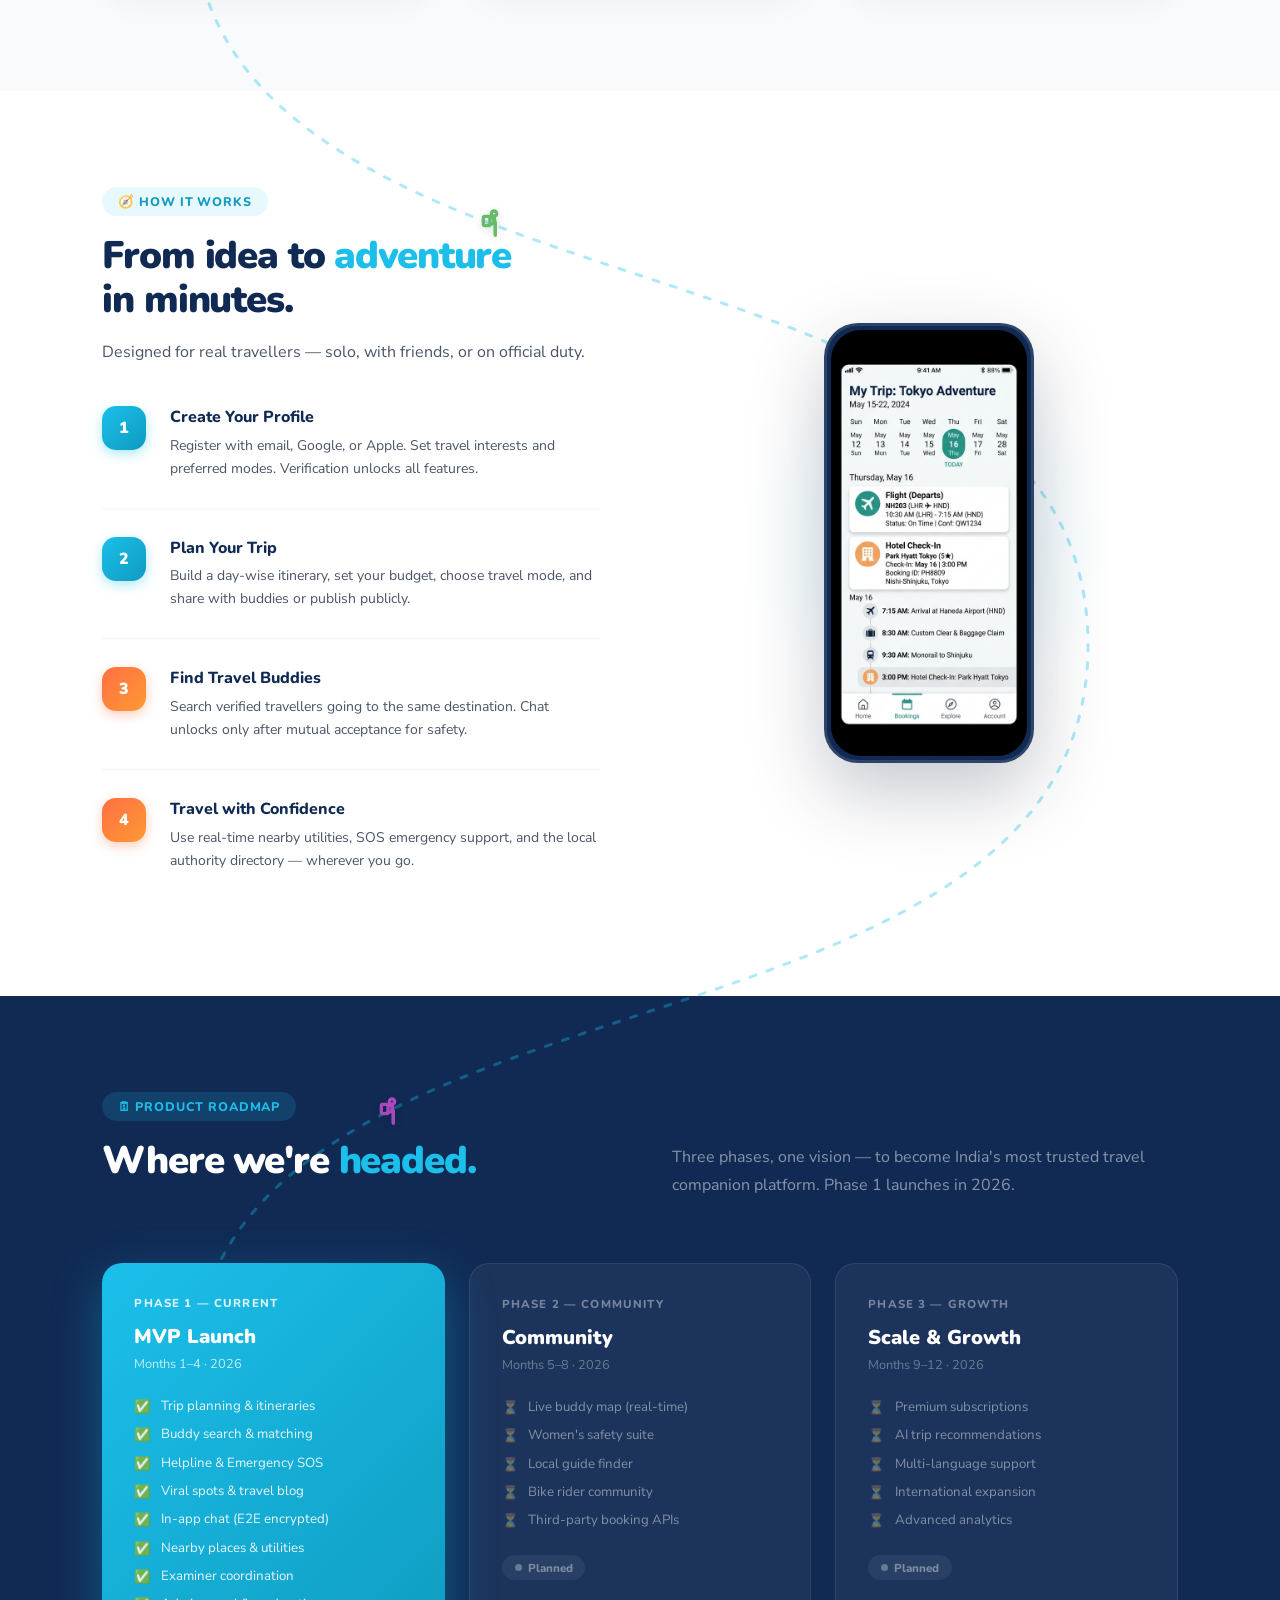
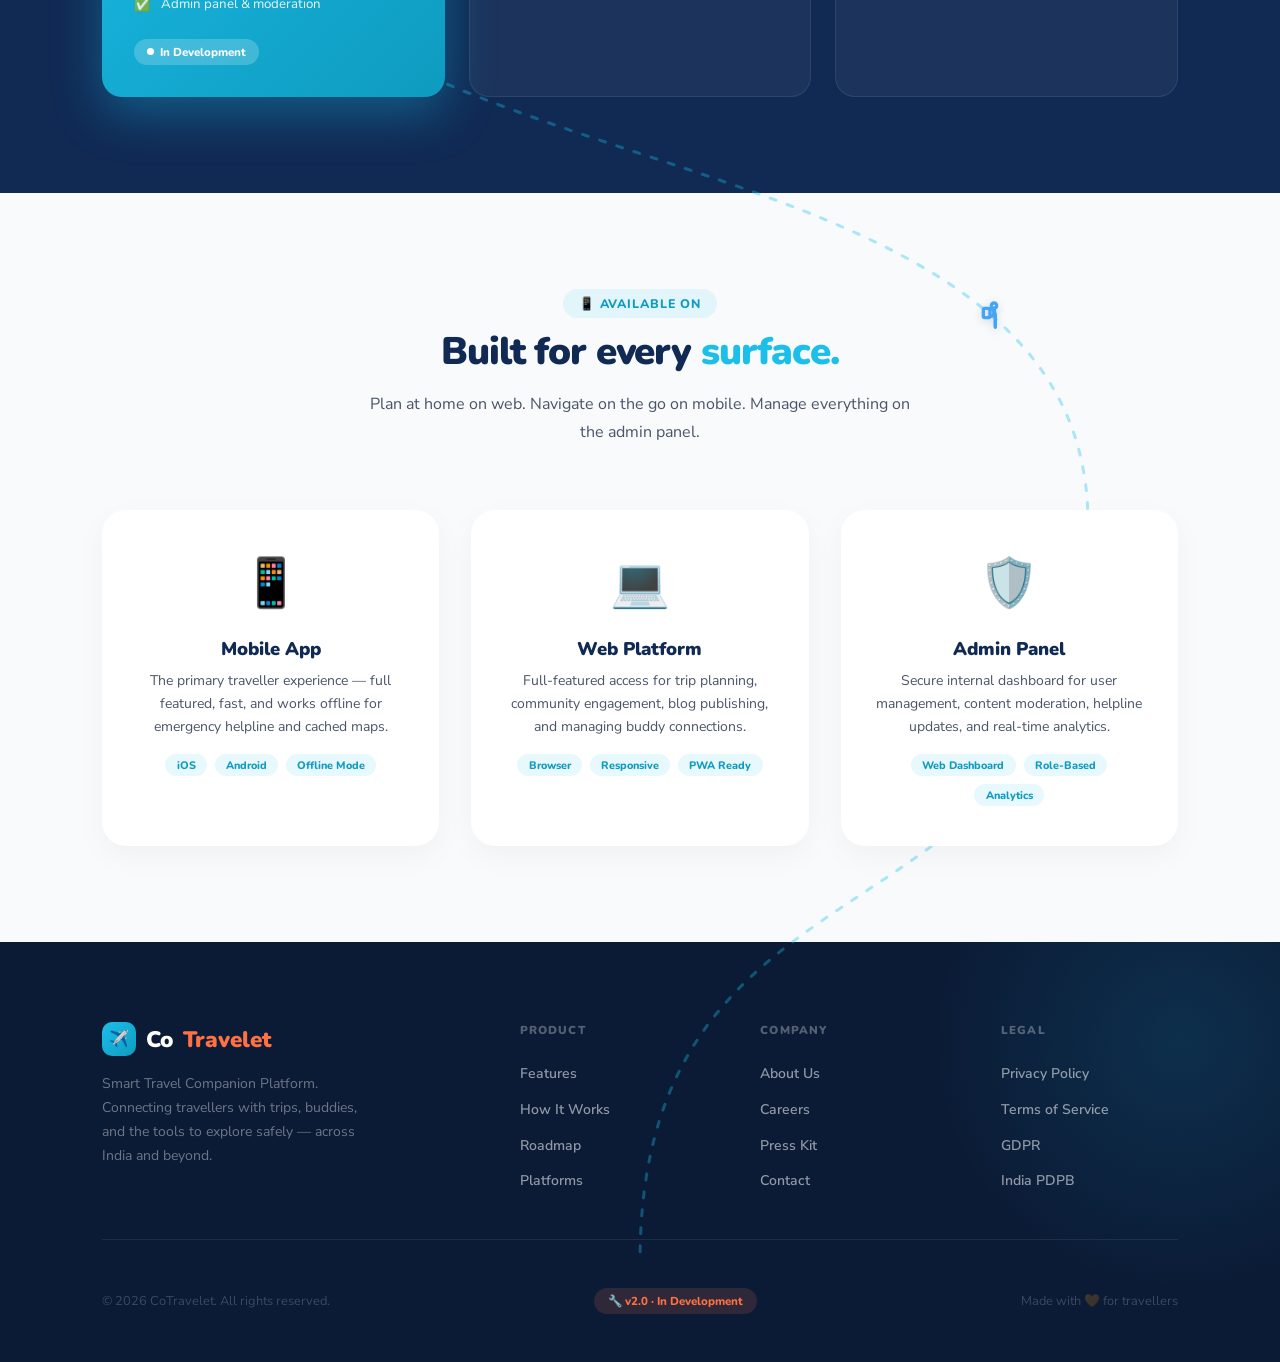
==== commit c6280ea7: "Update path generator to draw deep, snaking edge-to-edge curves" ====
--- a/index.html
+++ b/index.html
@@ -734,12 +734,32 @@
       svg.style.height = h + 'px';
     }
     
-    const d = `M ${w * 0.1}, 150 
-               C ${w * 0.6}, ${h * 0.1}   ${w * 0.9}, ${h * 0.2}   ${w * 0.8}, ${h * 0.3}
-               C ${w * 0.7}, ${h * 0.4}   ${w * 0.1}, ${h * 0.5}   ${w * 0.2}, ${h * 0.6}
-               C ${w * 0.3}, ${h * 0.7}   ${w * 0.9}, ${h * 0.8}   ${w * 0.8}, ${h * 0.9}
-               C ${w * 0.7}, ${h * 0.95}  ${w * 0.5}, ${h * 0.98}  ${w * 0.5}, ${h - 50}`;
-    flightPath.setAttribute('d', d);
+    let currentX = w / 2;
+    let currentY = 150;
+    let path = `M ${currentX} ${currentY} `;
+    
+    const steps = 8; // More sweeps for extra distance
+    const stepY = (h - 250) / steps;
+    
+    for(let i = 0; i < steps; i++) {
+      const isRight = i % 2 === 0;
+      // Sweep wide left and right. End at center for the final step.
+      const targetX = (i === steps - 1) ? w / 2 : (isRight ? w * 0.85 : w * 0.15);
+      const targetY = currentY + stepY;
+      
+      // Control points pull vertically to make a smooth 'S' wave
+      const cp1X = currentX;
+      const cp1Y = currentY + stepY * 0.6;
+      const cp2X = targetX;
+      const cp2Y = targetY - stepY * 0.6;
+      
+      path += `C ${cp1X} ${cp1Y}, ${cp2X} ${cp2Y}, ${targetX} ${targetY} `;
+      
+      currentX = targetX;
+      currentY = targetY;
+    }
+    
+    flightPath.setAttribute('d', path);
 
     positionElement('start-pin', flightPath.getPointAtLength(0), 0);
 
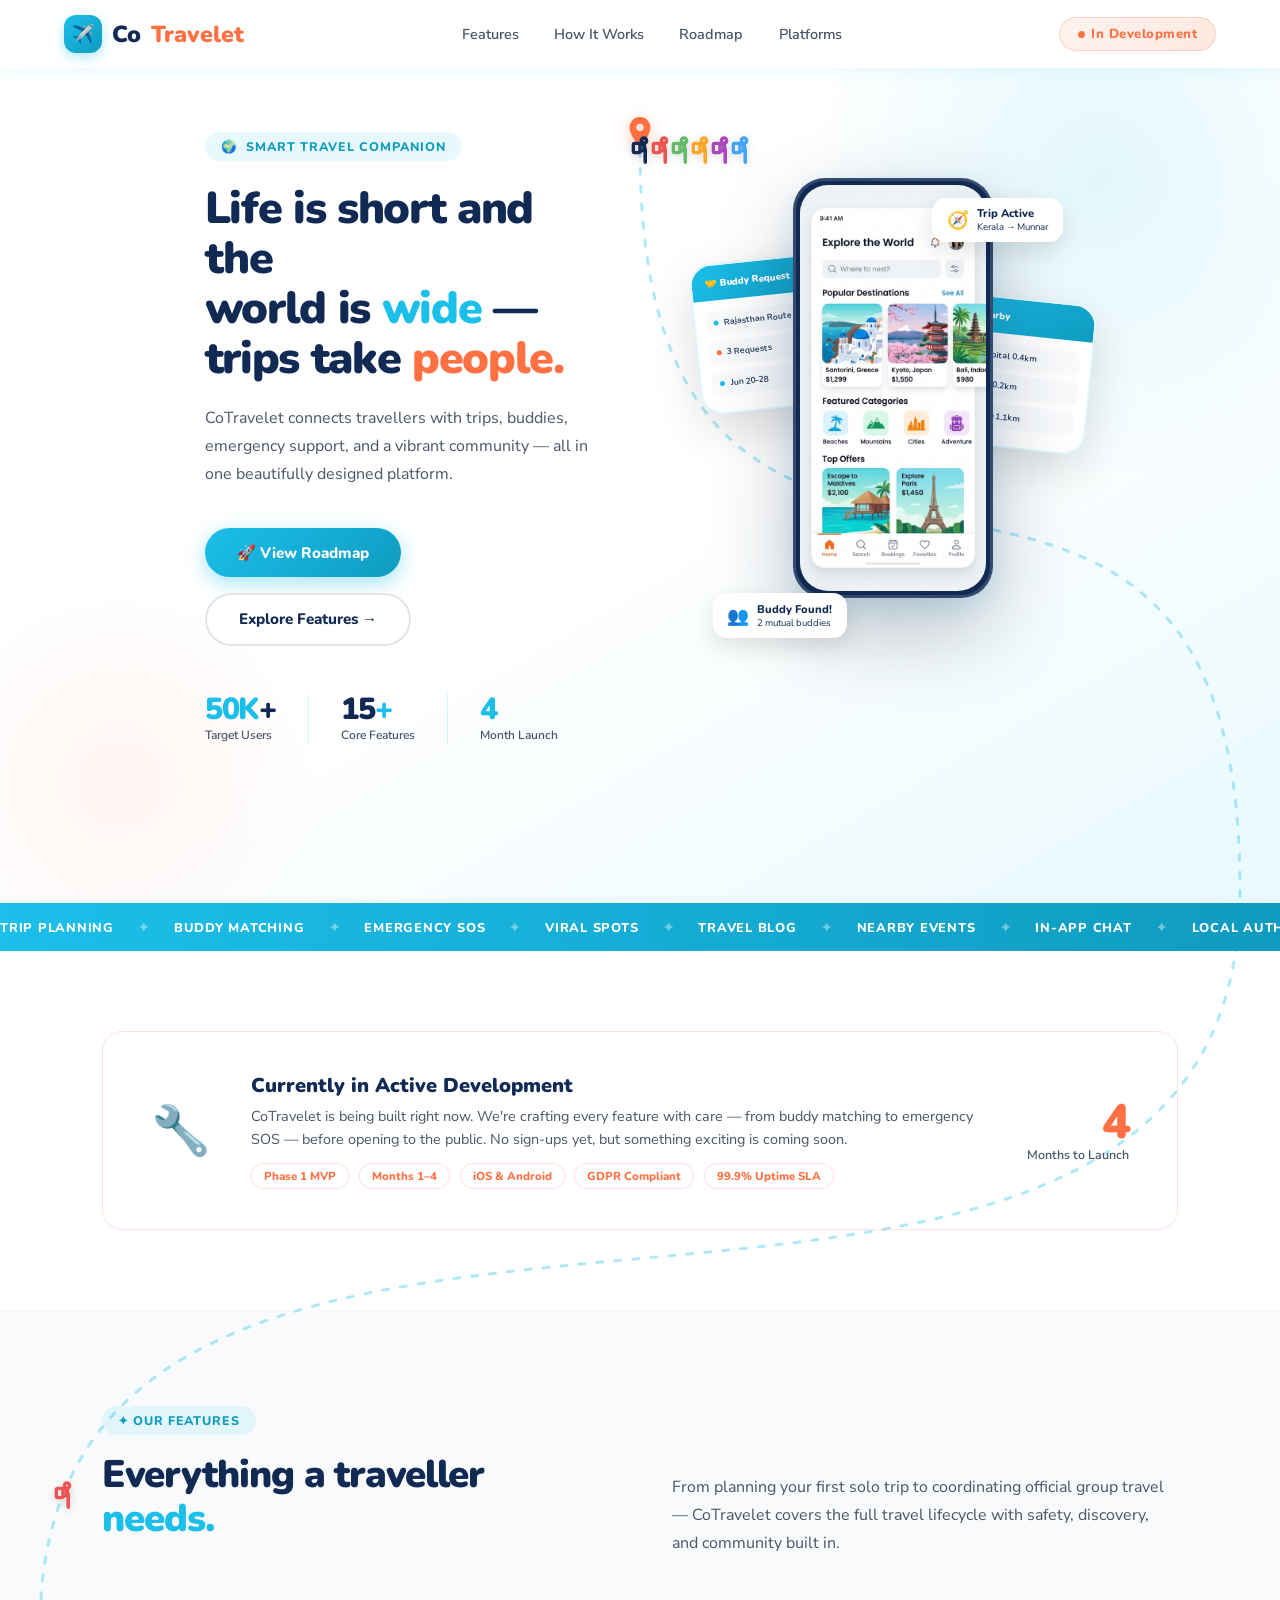
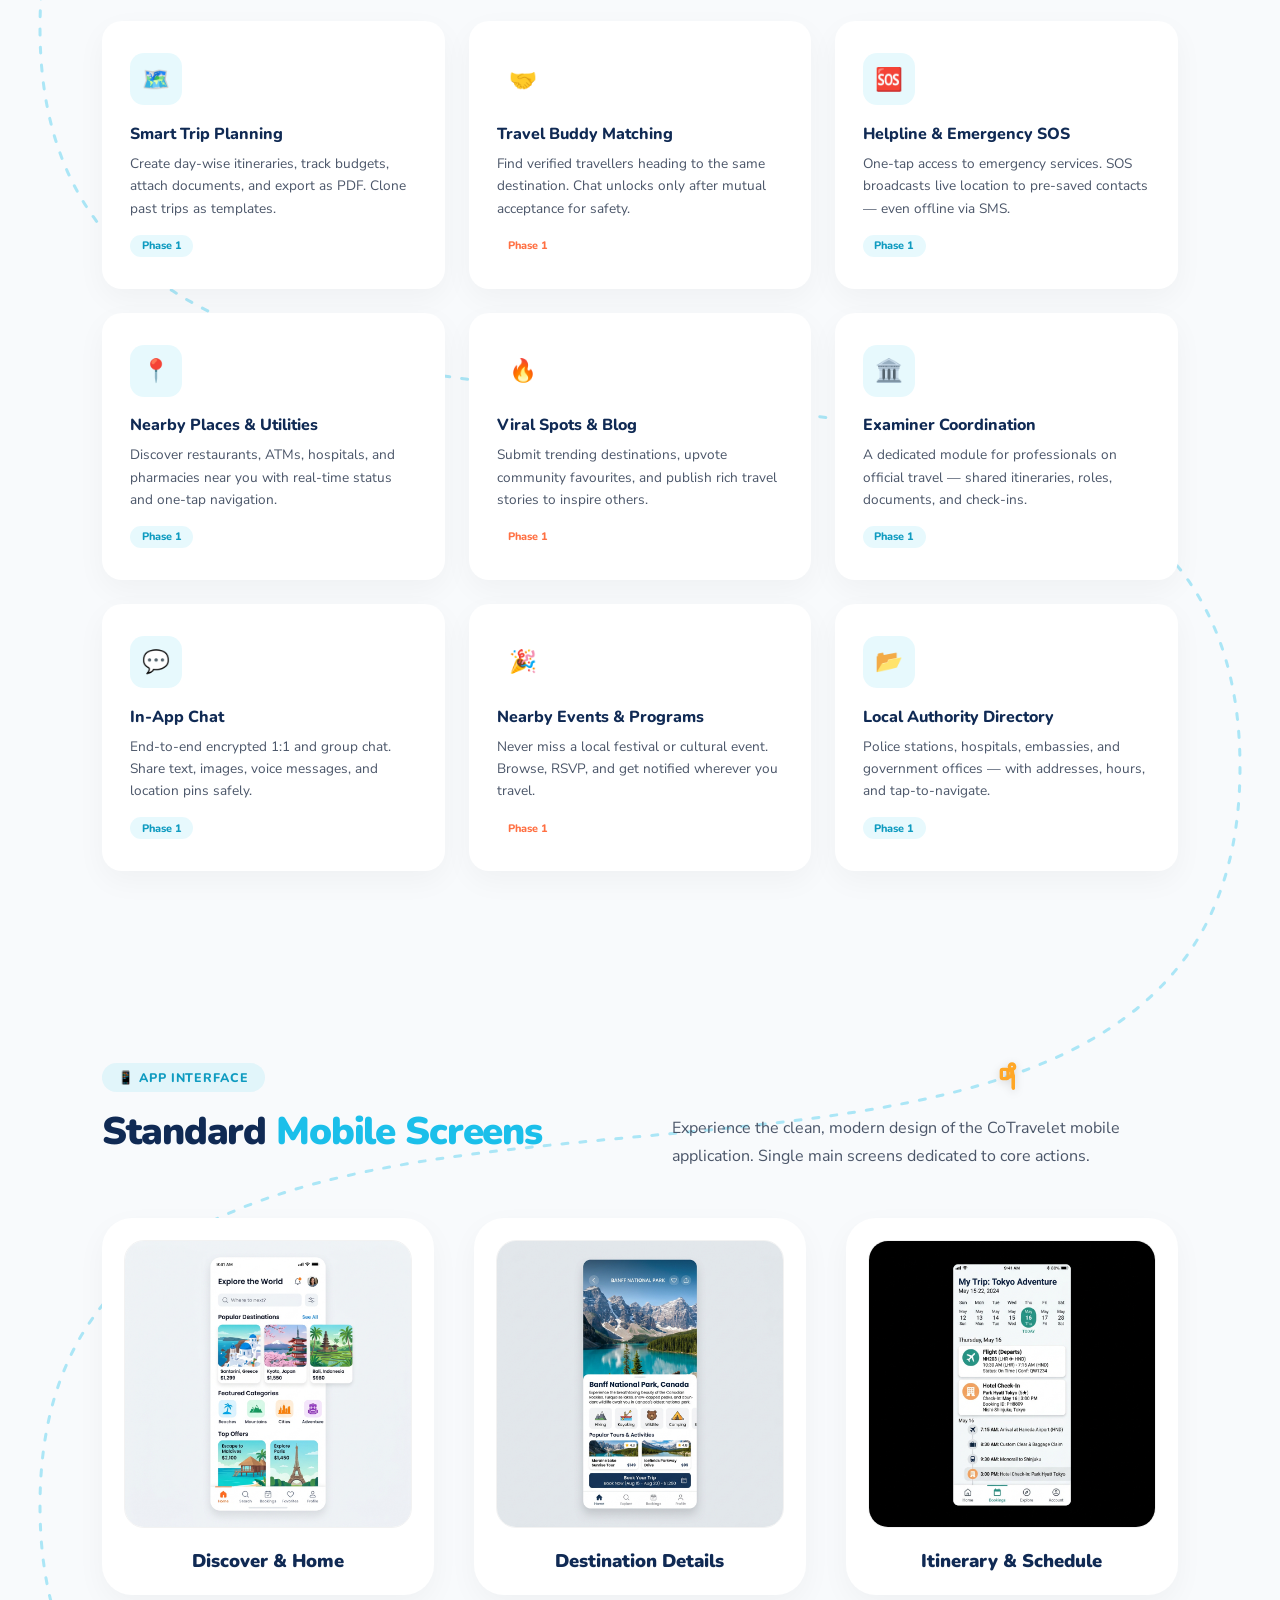
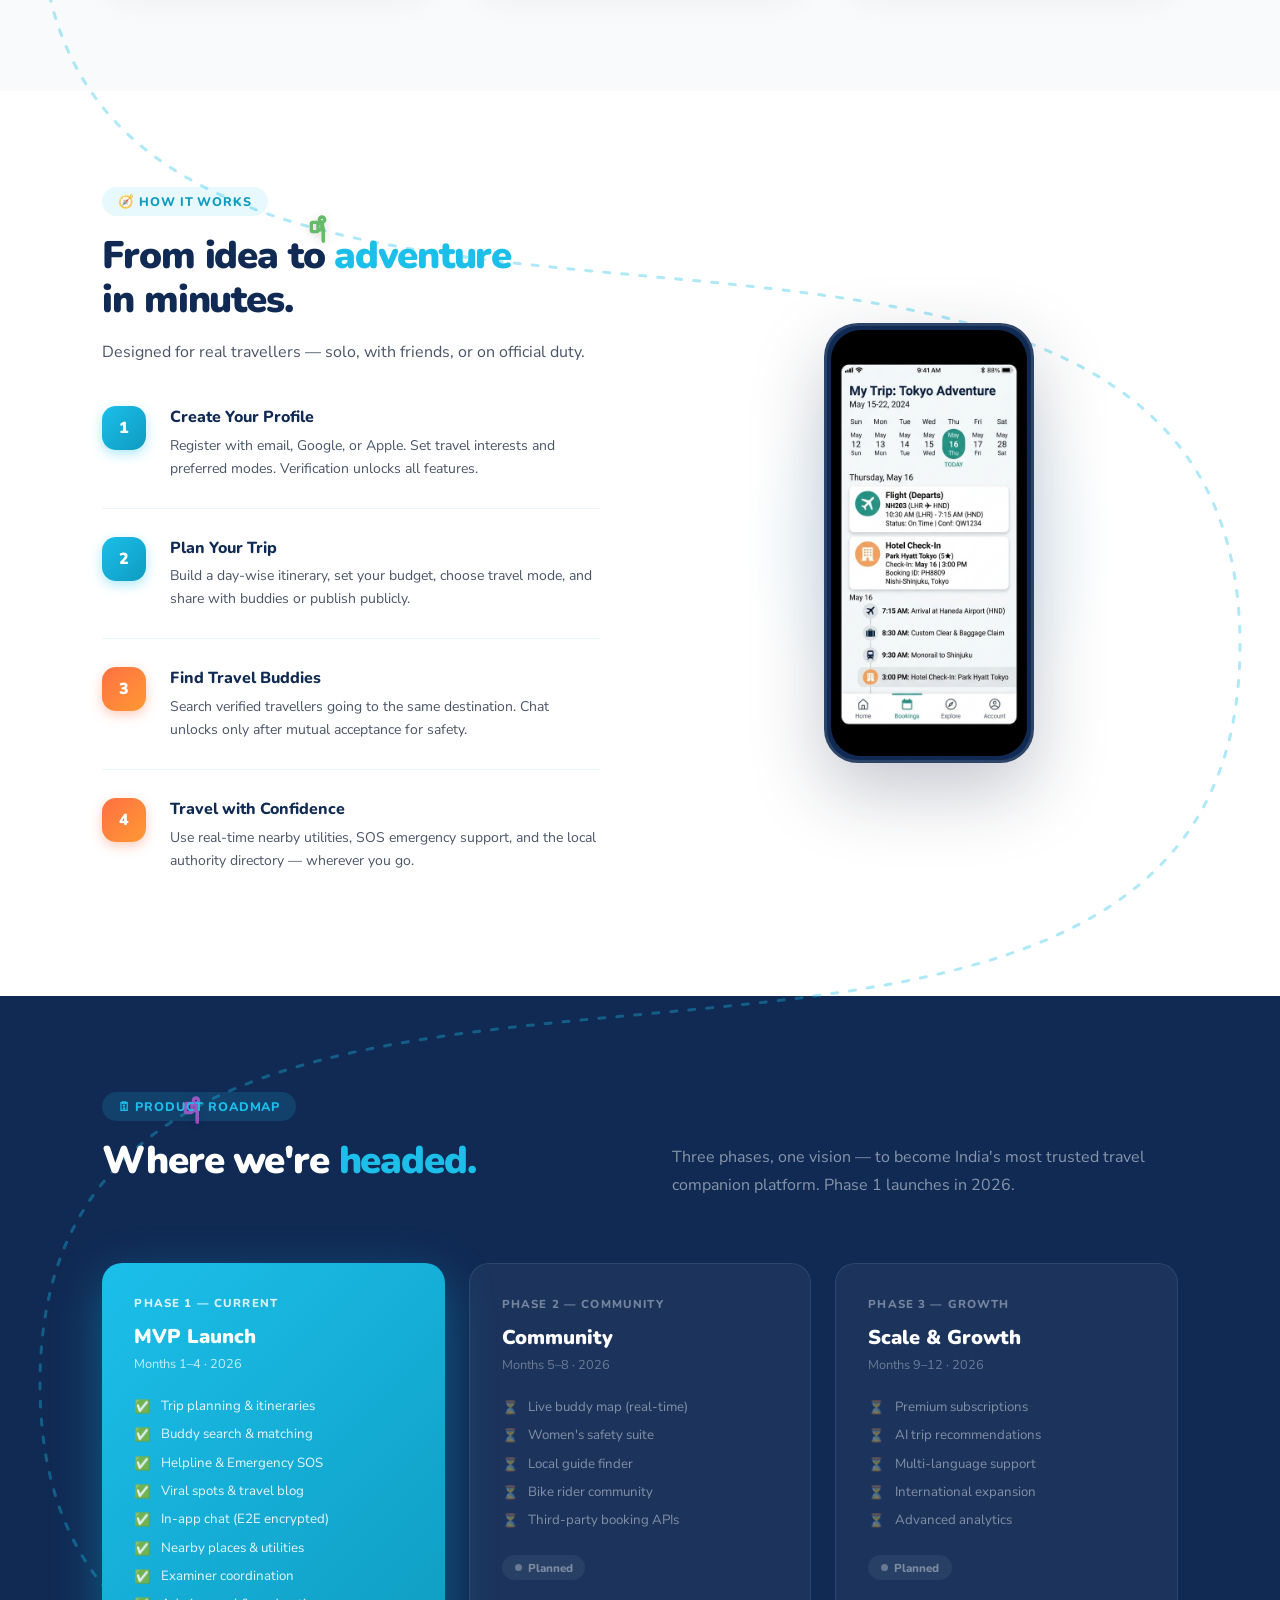
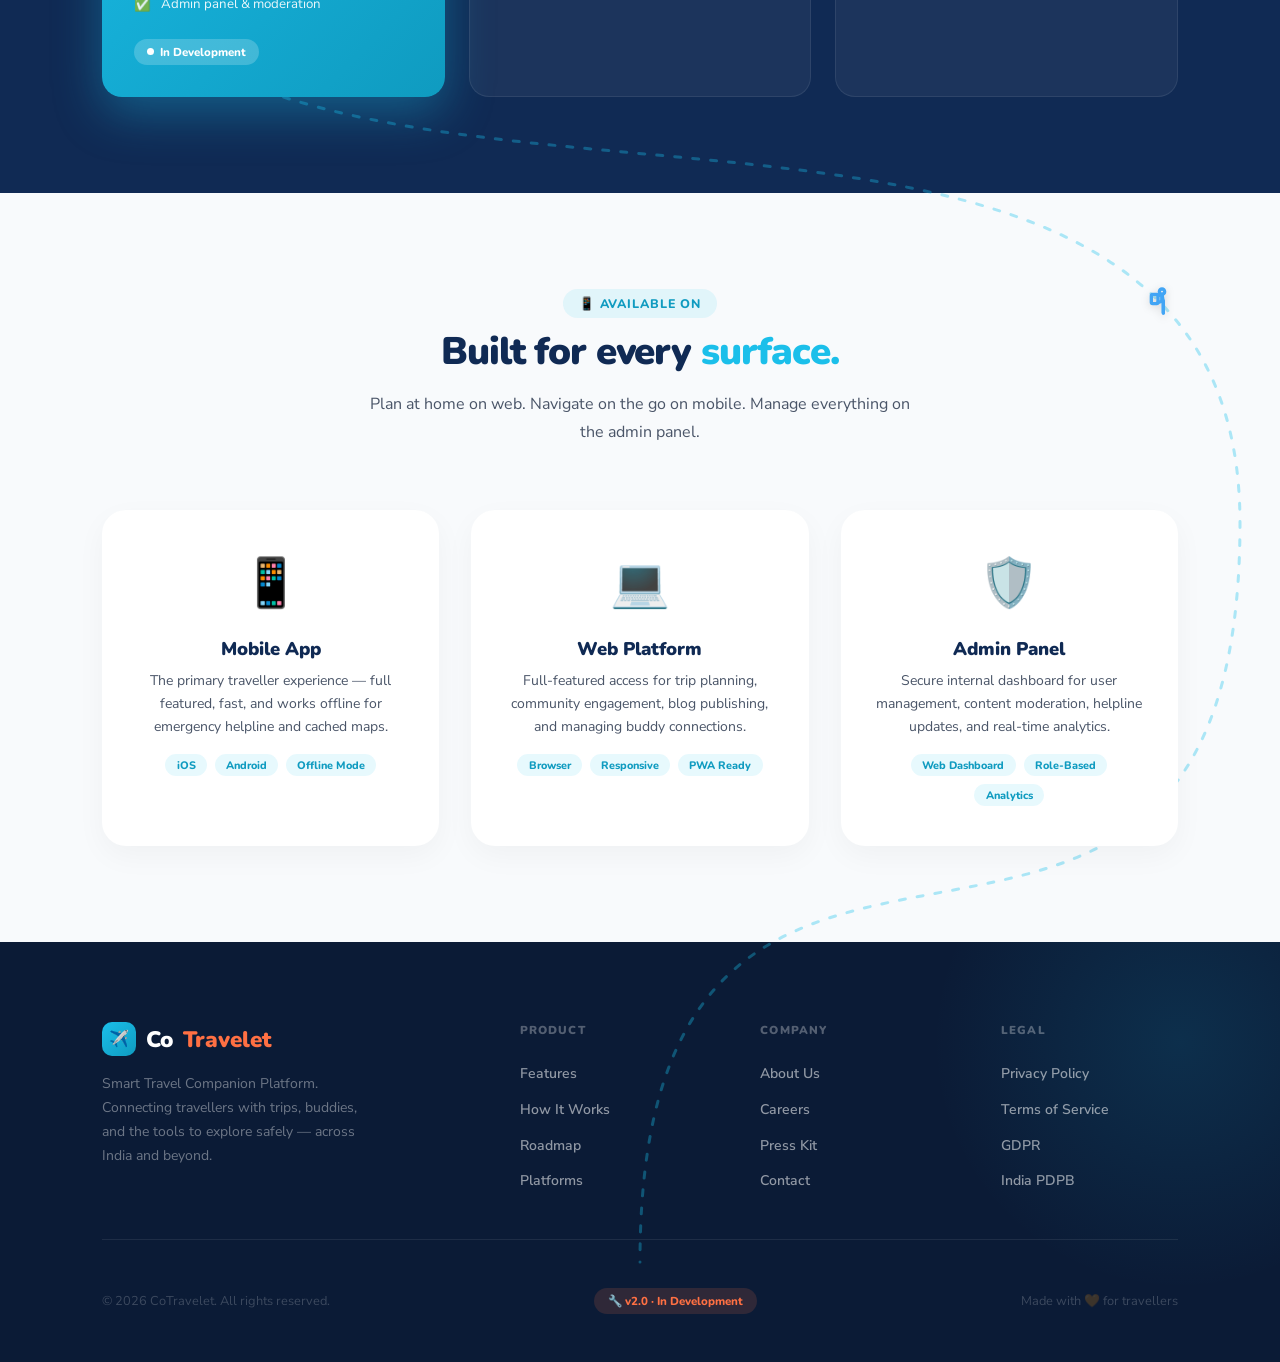
==== commit 7db41d56: "Update path generator to push swoops to exact screen edges and increase curve depth" ====
--- a/index.html
+++ b/index.html
@@ -743,15 +743,15 @@
     
     for(let i = 0; i < steps; i++) {
       const isRight = i % 2 === 0;
-      // Sweep wide left and right. End at center for the final step.
-      const targetX = (i === steps - 1) ? w / 2 : (isRight ? w * 0.85 : w * 0.15);
+      // Sweep to the extreme edges (40px padding from the exact left/right screen edge)
+      const targetX = (i === steps - 1) ? w / 2 : (isRight ? w - 40 : 40);
       const targetY = currentY + stepY;
       
-      // Control points pull vertically to make a smooth 'S' wave
+      // Control points pull vertically very hard (0.85x instead of 0.6x) to make an ultra deep, wide swoop
       const cp1X = currentX;
-      const cp1Y = currentY + stepY * 0.6;
+      const cp1Y = currentY + stepY * 0.85;
       const cp2X = targetX;
-      const cp2Y = targetY - stepY * 0.6;
+      const cp2Y = targetY - stepY * 0.85;
       
       path += `C ${cp1X} ${cp1Y}, ${cp2X} ${cp2Y}, ${targetX} ${targetY} `;
       
